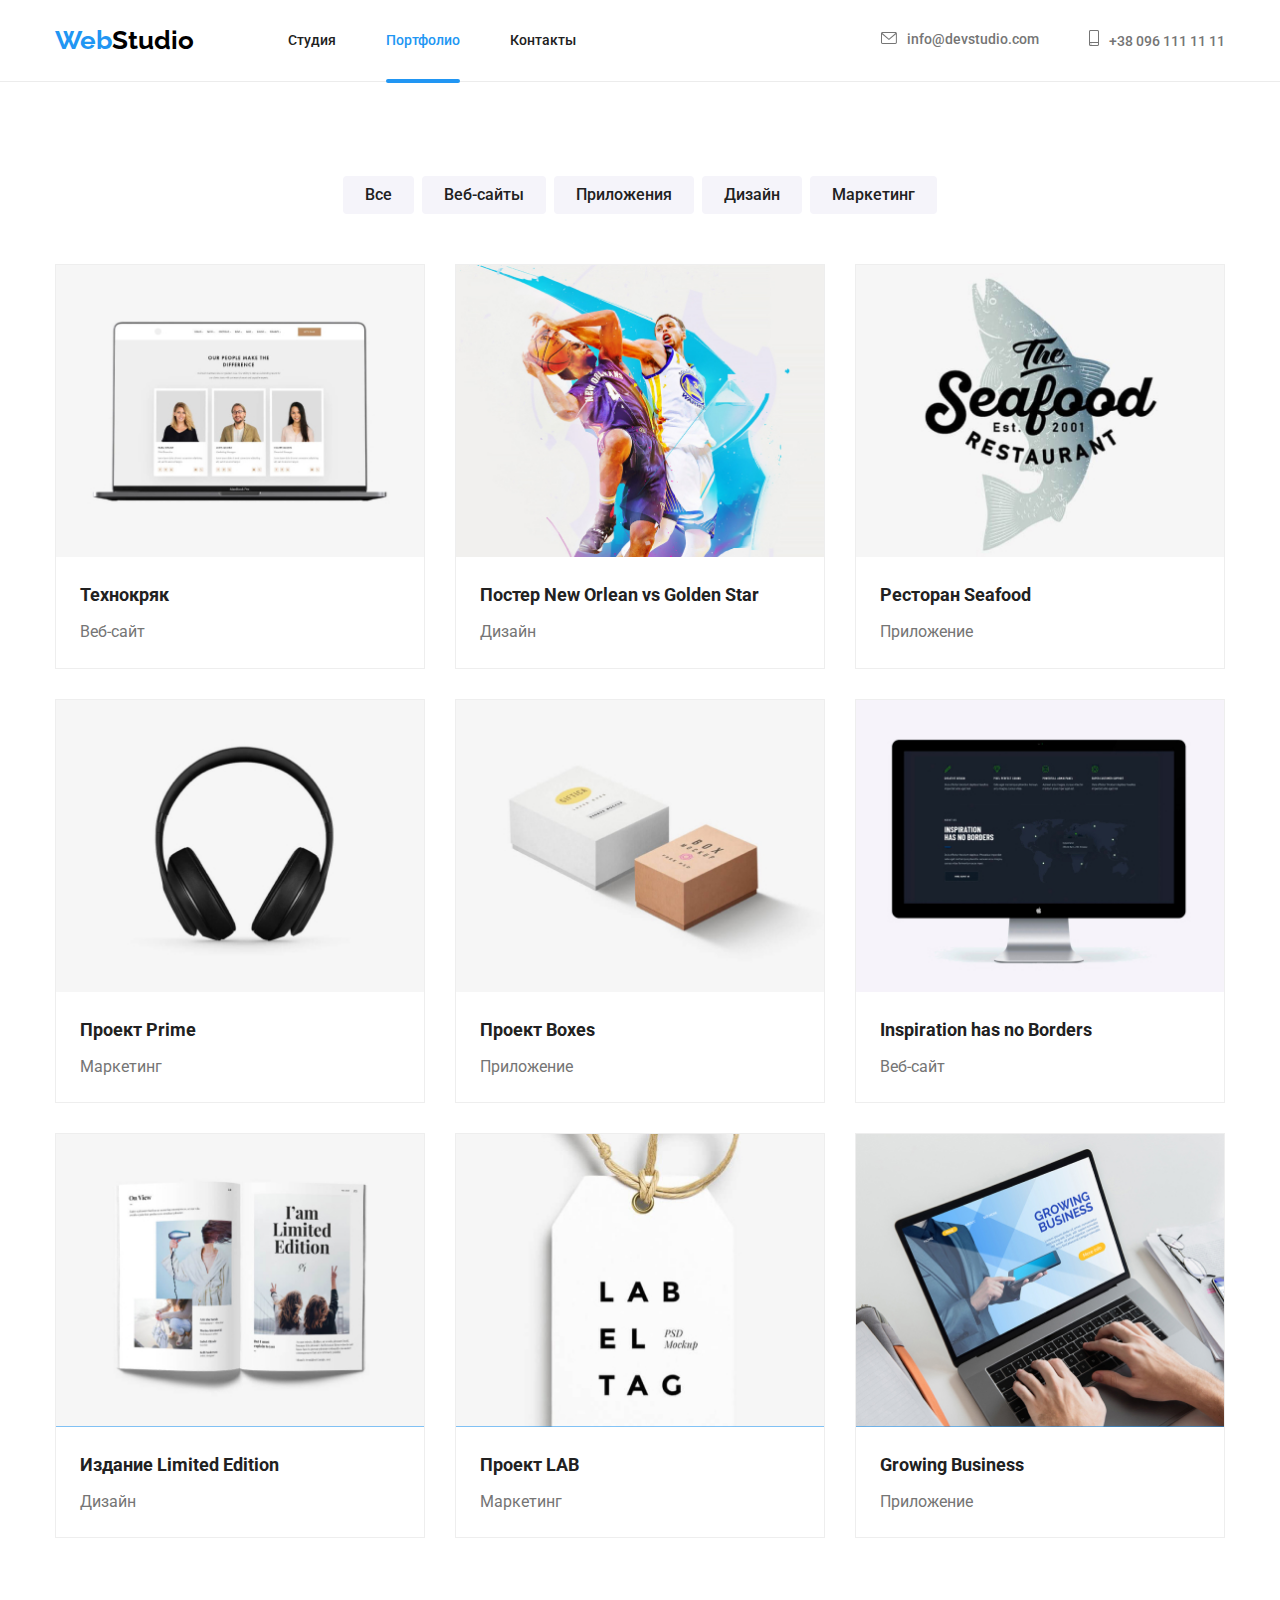
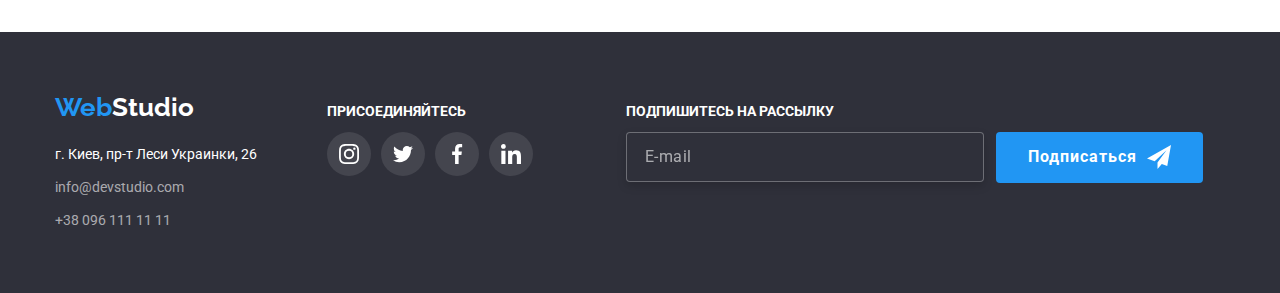
==== portfolio.html @ 5d0f9e8c "clone" ====
<!DOCTYPE html>
<html lang="ru">
<head>
    <meta charset="UTF-8">
    <meta http-equiv="X-UA-Compatible" content="IE=edge">
    <meta name="viewport" content="width=device-width, initial-scale=1.0">
    <title>Portfolio</title>
    <link rel="preconnect" href="https://fonts.gstatic.com">
    <link href="https://fonts.googleapis.com/css2?family=Raleway:wght@700&family=Roboto:wght@400;500;700;900&display=swap"
    rel="stylesheet">
    <link rel="stylesheet" href="https://cdnjs.cloudflare.com/ajax/libs/modern-normalize/1.0.0/modern-normalize.min.css">
    <link rel="stylesheet" href="./css/variables.css">
    <link rel="stylesheet" href="./css/portfolio.css">
   
</head>
<body>
    <!-- Шапка -->
<header class="header">
    <div class="container">
        <nav class="header-nav">
            <a href="./index.html" class="header-link"><span class="web">Web</span>Studio</a>
            <ul class="nav-list">
                <li><a href="./index.html" class="header-list">Студия</a></li>
                <li><a href="./portfolio.html" class="header-list current">Портфолио</a></li>
                <li><a href="" class="header-list">Контакты</a></li>
            </ul>
            <ul class="nav-contacts">
                <li><a href="mailto:info@devstudio.com" class="header-contact">
                        <svg class="envelope" width="16px" height="12px">
                            <use href="./images/symbol-defs.svg#icon-envelope"></use>
                        </svg>info@devstudio.com</a></li>
                <li><a href="tel:+380961111111" class="header-contact">
                        <svg class="smartphone" width="10px" height="16px">
                            <use href="./images/symbol-defs.svg#icon-smartphone"></use>
                        </svg>+38 096 111 11 11</a></li>
            </ul>
        </nav>
    </div>
</header>
    <!-- hero -->
    <main class="hero">
        <div class="container">
        <h1 class="visually-hidden">Наши проекты</h1>
        <div class="list">

   
            <ul class="hero-list">
            <li><button class="hero-button" type="button">Все</button></li>
            <li><button class="hero-button" type="button">Веб-сайты</button></li>
            <li><button class="hero-button" type="button">Приложения</button></li>
            <li><button class="hero-button" type="button">Дизайн</button></li>
            <li><button class="hero-button" type="button">Маркетинг</button></li>
        </ul>
        </div>
        <div class="cards">
        <ul class="hero-items">
            <li class="item">
                <div class="item-overlay">
                <img src="./images/img9.jpg" alt="img" width="370">
                <p class="overlay-text">Технокряк это современная площадка распространения коронавируса. Компании используют эту платформу для цифрового
                шпионажа и атак на защищённые сервера конкурентов.</p>
                </div>
                <div class="card-content">
                <h2 class="hero-title">Технокряк</h2>
                <p class="hero-text">Веб-сайт</p>
                </div>
            </li>
            <li class="item">
                    <div class="item-overlay">
                        <img src="./images/img1.jpg" alt="img" width="370">
                        <p class="overlay-text">Технокряк это современная площадка распространения коронавируса. Компании используют эту
                            платформу для цифрового
                            шпионажа и атак на защищённые сервера конкурентов.</p>
                    </div>
                <div class="card-content">
                <h2 class="hero-title">Постер New Orlean vs Golden Star</h2>
                <p class="hero-text">Дизайн</p>
                </div>
            </li>
            <li class="item">
                    <div class="item-overlay">
                        <img src="./images/img2.jpg" alt="img" width="370">
                        <p class="overlay-text">Технокряк это современная площадка распространения коронавируса. Компании используют эту
                            платформу для цифрового
                            шпионажа и атак на защищённые сервера конкурентов.</p>
                    </div>
                <div class="card-content">
                <h2 class="hero-title">Ресторан Seafood</h2>
                <p class="hero-text">Приложение</p>
                </div>
            </li>
            <li class="item">
                <div class="item-overlay">
                    <img src="./images/img3.jpg" alt="img" width="370">
                    <p class="overlay-text">Технокряк это современная площадка распространения коронавируса. Компании используют эту
                        платформу для цифрового
                        шпионажа и атак на защищённые сервера конкурентов.</p>
                </div>
                <div class="card-content">
                <h2 class="hero-title">Проект Prime</h2>
                <p class="hero-text">Маркетинг</p>
                </div>
            </li>
            <li class="item">
                <div class="item-overlay">
                    <img src="./images/img4.jpg" alt="img" width="370">
                    <p class="overlay-text">Технокряк это современная площадка распространения коронавируса. Компании используют эту
                        платформу для цифрового
                        шпионажа и атак на защищённые сервера конкурентов.</p>
                </div>
                <div class="card-content">
                <h2 class="hero-title">Проект Boxes</h2>
                <p class="hero-text">Приложение</p>
                </div>
            </li>
            <li class="item">
                <div class="item-overlay">
                    <img src="./images/img5.jpg" alt="img" width="370">
                    <p class="overlay-text">Технокряк это современная площадка распространения коронавируса. Компании используют эту
                        платформу для цифрового
                        шпионажа и атак на защищённые сервера конкурентов.</p>
                </div>
                <div class="card-content">
                <h2 class="hero-title">Inspiration has no Borders</h2>
                <p class="hero-text">Веб-сайт</p>
                </div>
            </li>
            <li class="item">
                <div class="item-overlay">
                    <img src="./images/img6.jpg" alt="img" width="370">
                    <p class="overlay-text">Технокряк это современная площадка распространения коронавируса. Компании используют эту
                        платформу для цифрового
                        шпионажа и атак на защищённые сервера конкурентов.</p>
                </div>
                <div class="card-content">
                <h2 class="hero-title">Издание Limited Edition</h2>
                <p class="hero-text">Дизайн</p>
                </div>
            </li>
            <li class="item">
                <div class="item-overlay">
                    <img src="./images/img7.jpg" alt="img" width="370">
                    <p class="overlay-text">Технокряк это современная площадка распространения коронавируса. Компании используют эту
                        платформу для цифрового
                        шпионажа и атак на защищённые сервера конкурентов.</p>
                </div>
                <div class="card-content">
                <h2 class="hero-title">Проект LAB</h2>
                <p class="hero-text">Маркетинг</p>
                </div>
            </li>
            <li class="item">
                <div class="item-overlay">
                    <img src="./images/img8.jpg" alt="img" width="370">
                    <p class="overlay-text">Технокряк это современная площадка распространения коронавируса. Компании используют эту
                        платформу для цифрового
                        шпионажа и атак на защищённые сервера конкурентов.</p>
                </div>
                <div class="card-content">
                <h2 class="hero-title">Growing Business</h2>
                <p class="hero-text">Приложение</p>
                </div>
            </li>

        </ul>
        </div>
        </div>

    </main>
    <!-- Футер -->
<footer class="footer">
    <div class="container">
        <div class="footer-cnt">
            <div class="footer-wrapper">
                <a href="./index.html" class="footer-logo"><span class="web">Web</span>Studio</a>
                <address>
                    <ul class="footer-list">
                        <li class="footer-adr">г. Киев, пр-т Леси Украинки, 26</li>
                        <li><a class="footer-link" href="mailto:info@devstudio.com">info@devstudio.com</a></li>
                        <li><a class="footer-link" href="tel:+380961111111">+38 096 111 11 11</a></li>
                    </ul>
                </address>
            </div>
            <div class="footer-soc">
                <h2 class="footer-title">Присоединяйтесь</h2>
                <ul class="soc-list">
                    <li>
                        <a href="#">
                            <svg class="footer-icon" width="20px" height="20px">
                                <use href="./images/symbol-defs.svg#icon-instagram"></use>
                            </svg>
                        </a>
                    </li>
                    <li>
                        <a href="#">
                            <svg class="footer-icon" width="20px" height="20px">
                                <use href="./images/symbol-defs.svg#icon-twitter"></use>
                            </svg>
                        </a>
                    </li>
                    <li>
                        <a href="#">
                            <svg class="footer-icon" width="20px" height="20px">
                                <use href="./images/symbol-defs.svg#icon-facebook"></use>
                            </svg>
                        </a>
                    </li>
                    <li>
                        <a href="#">
                            <svg class="footer-icon" width="20px" height="20px">
                                <use href="./images/symbol-defs.svg#icon-linkedin"></use>
                            </svg>
                        </a>
                    </li>
                </ul>
            </div>
            <div class="subscribe">
                <h2 class="footer-title">Подпишитесь на рассылку</h2>

                <form>
                    <label class="email-label">
                        <input class="email" type="email" name="email" placeholder="E-mail">

                    </label>

                </form>
                <button class="footer-button" type="button">Подписаться
                    <svg class="button-icon" width="24px" height="24px">
                        <use href="./images/symbol-defs.svg#icon-send"></use>
                    </svg>
                </button>

            </div>


        </div>
    </div>
</footer>
    
</body>
</html>
---- css/variables.css ----
/* Blue accent #2196F3 */
/* Black #000000 */
/* White #ffffff */
/* Black secondary #212121 */
/* Grey #757575 */
/* White secondary #255,255,255,0.6 */
/* bg #2F303A */
/* filter bg #f5f4fa */

:root {
  --blue-accent: #2196f3;
  --black-primary: #000000;
  --black-secondary: #212121;
  --white-primary: #ffffff;
  --grey-cnt: #757575;
  --white-secondary-op: rgba(255, 255, 255, 0.6);
  --background-color: #2f303a;
  --btn-bg: #f5f4fa;
}
ul {
  list-style: none;
  margin: 0;
  padding: 0;
}

p {
  margin: 0;
  padding: 0;
}

h1,
h2,
h3,
h4,
h5,
h6 {
  margin: 0;
  padding: 0;
}

img {
  display: block;
  max-width: 100%;
  height: auto;
}

a {
  text-decoration: none;
}

body {
  background-color: #ffffff;
  font-family: Roboto, sans-serif;
  font-style: normal;
  font-weight: 400;
  overflow-x: auto;
}
form {
  font-family: inherit;
}
---- css/portfolio.css ----
:root {
  --blue-accent: #2196f3;
  --black-primary: #000000;
  --black-secondary: #212121;
  --white-primary: #ffffff;
  --grey-cnt: #757575;
  --white-secondary-op: rgba(255, 255, 255, 0.6);
  --background-color: #2f303a;
  --btn-bg: #f5f4fa;
  --cubic: cubic-bezier(0.4, 0, 0.2, 1);
}

.container {
  width: 1200px;
  padding-left: 15px;
  padding-right: 15px;
  margin-left: auto;
  margin-right: auto;
}

/* header */
.header {
  border-bottom: 1px solid #ececec;
}

.header-nav,
.nav-list,
.nav-contacts {
  display: flex;
}

.header-nav {
  justify-content: space-between;
  align-items: center;
  padding-top: 25px;
  padding-bottom: 25px;
}
.header-nav li:not(:last-child) {
  margin-right: 50px;
}
.nav-list {
  margin-right: 305px;
  margin-left: 93px;
}

.header .header-link {
  font-family: Raleway, sans-serif;
  font-weight: 700;
  font-size: 26px;
  line-height: 1.2;
  color: var(--black-primary);
}
.header .web {
  color: var(--blue-accent);
}
.header .header-list {
  position: relative;
  padding-top: 32px;
  padding-bottom: 32px;
  font-weight: 500;
  font-size: 14px;
  line-height: 1.2;
  color: var(--black-secondary);
  transition: color 250ms var(--cubic);
}
.header .header-list:hover,
.header .header-list:focus,
.header .header-contact:hover,
.header .header-contact:focus {
  color: var(--blue-accent);
}

.header .header-list.current {
  color: var(--blue-accent);
}
.header-list.current::after {
  position: absolute;
  content: '';
  transform: translateY(29px);
  display: block;
  width: 100%;
  height: 4px;
  border-radius: 2px;
  background-color: var(--blue-accent);
}
.envelope {
  margin-right: 10px;
  fill: currentColor;
}

.smartphone {
  margin-right: 10px;
  fill: currentColor;
}

.header .header-contact {
  padding-top: 32px;
  padding-bottom: 32px;
  font-weight: 500;
  font-size: 14px;
  line-height: 1.2;
  color: var(--grey-cnt);

  transition: color 250ms var(--cubic);
}

/* hero */
.visually-hidden {
  position: absolute;
  width: 1px;
  height: 1px;
  margin: -1px;
  border: 0;
  padding: 0;
  white-space: nowrap;
  clip-path: inset(100%);
  clip: rect(0 0 0 0);
  overflow: hidden;
}
.hero-list,
.hero-items {
  display: flex;
}
.hero-list {
  justify-content: center;
}
.hero-list li + li {
  margin-left: 8px;
}
.hero-list li {
  padding-top: 94px;
  padding-bottom: 50px;
}
.hero .hero-button {
  padding: 6px 22px;
  border-radius: 4px;
  font-family: inherit;
  font-weight: 500;
  font-size: 16px;
  line-height: 1.6;
  text-align: center;
  border: none;
  background-color: var(--btn-bg);
  color: var(--black-secondary);
  transition: background-color 250ms var(--cubic), color 250ms var(--cubic),
    box-shadow 250ms var(--cubic);
}
.hero .hero-button:hover {
  background-color: var(--blue-accent);
  color: var(--white-primary);
  box-shadow: 0px 3px 1px rgba(0, 0, 0, 0.1), 0px 1px 2px rgba(0, 0, 0, 0.08),
    0px 2px 2px rgba(0, 0, 0, 0.12);
  cursor: pointer;
}
.hero .hero-button:focus {
  background-color: var(--blue-accent);
  color: var(--white-primary);
  box-shadow: 0px 3px 1px rgba(0, 0, 0, 0.1), 0px 1px 2px rgba(0, 0, 0, 0.08),
    0px 2px 2px rgba(0, 0, 0, 0.12);
  cursor: pointer;
  outline: none;
}

.hero-items {
  flex-wrap: wrap;
}
.overlay-text {
  position: absolute;
  top: 50%;
  left: 50%;
  transform: translate(-50%, -50%) translateY(170%);
  min-width: 322px;

  font-size: 18px;
  line-height: 1.6;
  color: var(--white-primary);

  transition: top 250ms var(--cubic), left 250ms var(--cubic),
    transform 250ms var(--cubic);
}

.item-overlay {
  position: relative;
  overflow: hidden;
}
.item-overlay::before {
  content: '';
  position: absolute;
  width: 100%;
  height: 100%;
  background-color: rgba(33, 150, 243, 0.9);
  transform: translateY(100%);
  transition: transform 250ms var(--cubic);
}
.item:hover .item-overlay::before {
  transform: translateY(0);
}
.item:hover .overlay-text {
  top: 50%;
  left: 50%;
  transform: translate(-50%, -50%);
}
.hero-items .item {
  border: 1px solid #eeeeee;
  margin-right: 30px;
  margin-bottom: 30px;
  width: calc((100% - 60px) / 3);
  transition: box-shadow 250ms var(--cubic);
}
.hero-items .item:nth-last-child(-n + 3) {
  margin-bottom: 0px;
}

.hero-items .item:nth-child(3n) {
  margin-right: 0px;
}
.hero-items .item:hover {
  box-shadow: 0px 1px 1px rgba(0, 0, 0, 0.12), 0px 4px 4px rgba(0, 0, 0, 0.06),
    1px 4px 6px rgba(0, 0, 0, 0.16);
  cursor: pointer;
}
.card-content {
  padding: 20px 24px;
}
.hero .hero-title {
  margin-bottom: 4px;
  font-weight: 700;
  font-size: 18px;
  line-height: 2;
  color: var(--black-secondary);
}
.hero-items:nth-last-child(-n + 3) {
  padding-bottom: 94px;
}

.hero .hero-text {
  font-weight: 400;
  font-size: 16px;
  line-height: 1.9;
  color: var(--grey-cnt);
}
/* footer */
.footer {
  background-color: var(--background-color);
}
.footer-wrapper {
  padding-top: 60px;
  padding-bottom: 60px;
}
.footer-list li:not(:last-child) {
  margin-bottom: 9px;
}
.footer .footer-logo {
  display: block;
  margin-bottom: 20px;
  font-family: Raleway, sans-serif;
  font-weight: 700;
  font-size: 26px;
  line-height: 1.2;
  color: var(--white-primary);
}
.footer .web {
  color: var(--blue-accent);
}
.footer .footer-adr {
  font-style: normal;
  font-weight: 400;
  font-size: 14px;
  line-height: 1.7;
  color: var(--white-primary);
}
.footer .footer-link {
  font-style: normal;
  font-weight: 400;
  font-size: 14px;
  line-height: 1.7;
  color: var(--white-secondary-op);
  transition: color 250ms var(--cubic);
}
.footer .footer-link:hover,
.footer .footer-link:focus {
  color: var(--blue-accent);
}
.footer-cnt {
  display: inline-flex;
  align-items: baseline;
}

.footer-soc {
  margin-left: 70px;
}

.footer-title {
  font-weight: 700;
  line-height: 1.14px;
  font-size: 14px;
  text-transform: uppercase;
  color: var(--white-primary);
}
.footer-icon {
  fill: var(--white-primary);
}
.soc-list {
  margin-top: 20px;
  display: inline-flex;
}
.soc-list a {
  display: inline-flex;
  width: 44px;
  height: 44px;
  align-items: center;
  justify-content: center;
  background: rgba(255, 255, 255, 0.1);
  border-radius: 50%;
  transition: background-color 250ms var(--cubic);
}

.soc-list li + li {
  margin-left: 10px;
}
.soc-list a:hover,
.soc-list a:focus {
  background-color: var(--blue-accent);
  border-radius: 50%;
  outline: none;
}

.subscribe {
  margin-left: 93px;
}

.email::placeholder {
  padding-left: 16px;
  font-size: 16px;
  line-height: 1.25;
  letter-spacing: 0.03em;
  color: rgba(255, 255, 255, 0.6);
}

.email {
  margin-top: 20px;
  min-width: 358px;
  min-height: 50px;
  border: 1px solid rgba(255, 255, 255, 0.3);
  filter: drop-shadow(0px 4px 4px rgba(0, 0, 0, 0.15));
  border-radius: 4px;
  background-color: var(--background-color);
  color: white;
}
.footer-button {
  transform: translateY(-50px) translateX(370px);
  display: flex;
  align-items: center;
  padding: 10px 32px;
  min-width: 200px;
  border-radius: 4px;

  font-weight: 700;
  font-size: 16px;
  line-height: 1.9;
  letter-spacing: 0.06em;
  border: none;

  background-color: var(--blue-accent);
  color: var(--white-primary);
  cursor: pointer;
}
.button-icon {
  margin-left: 10px;
}
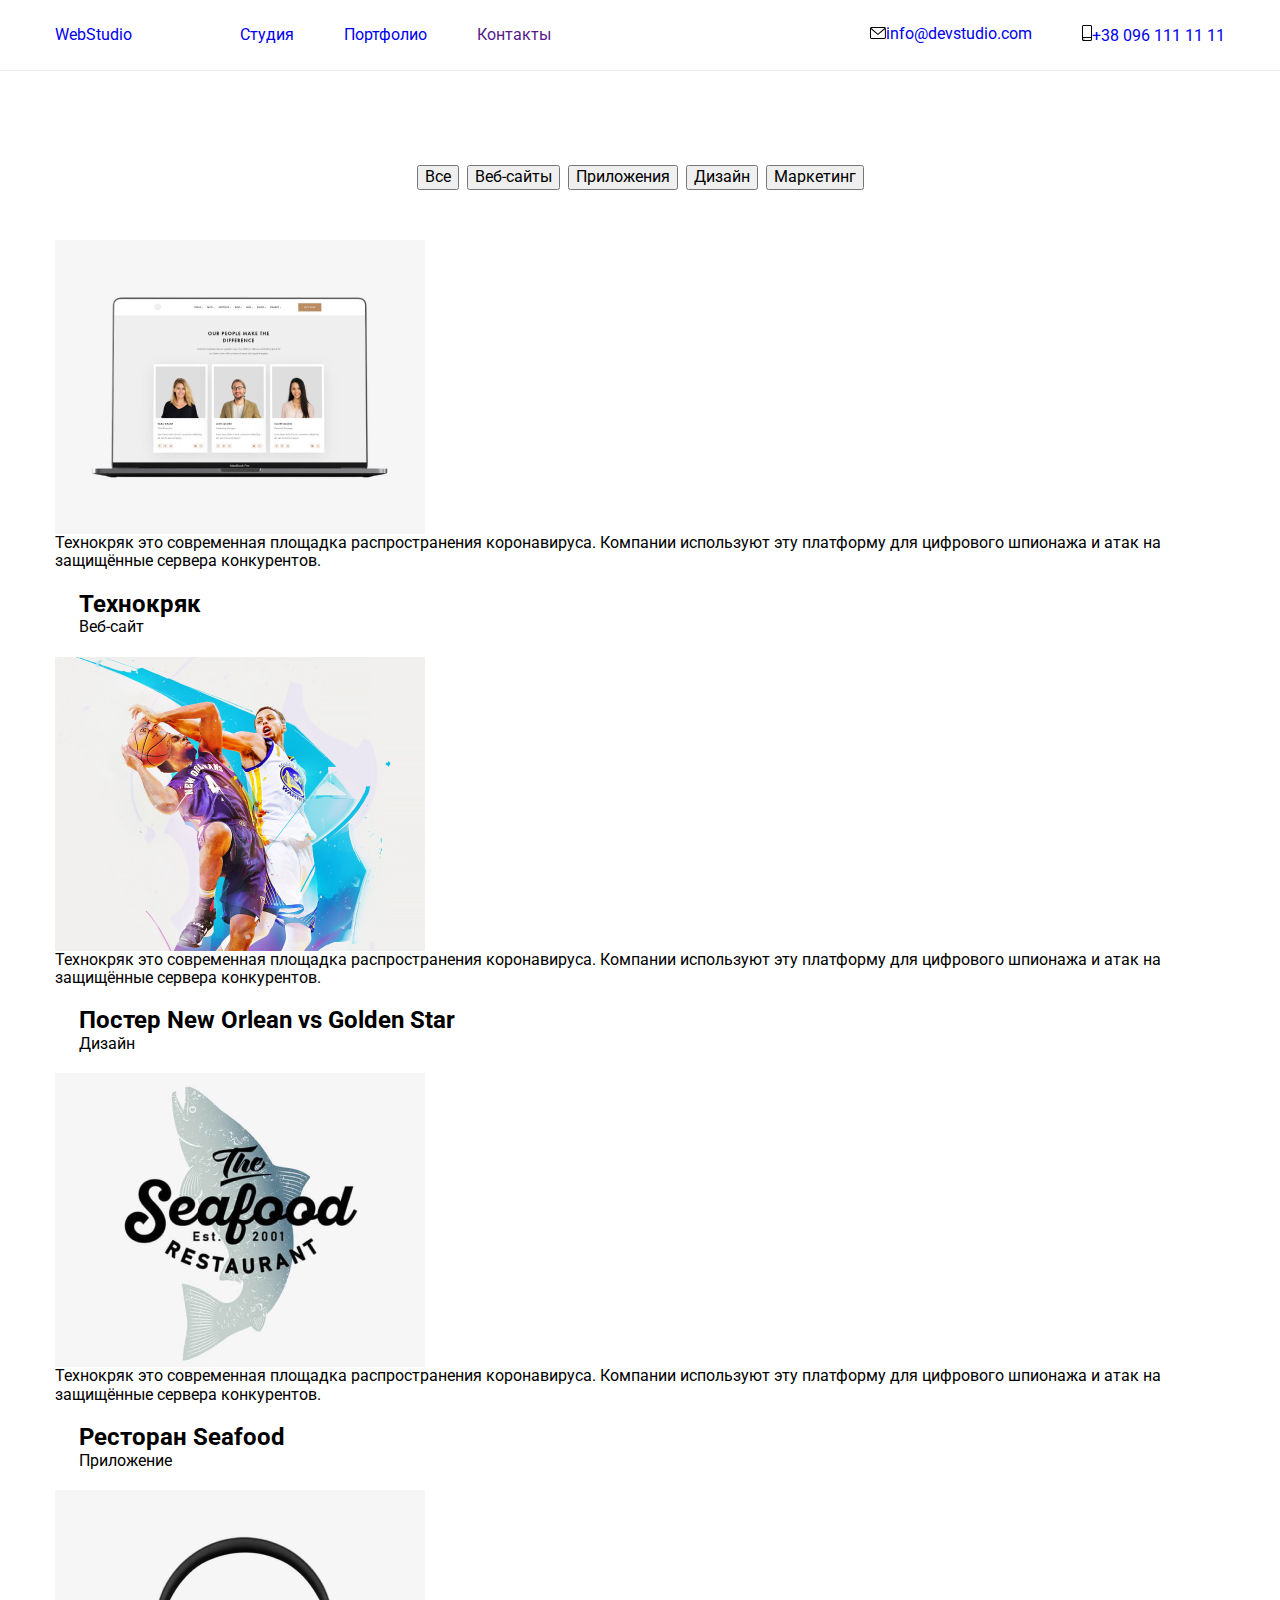
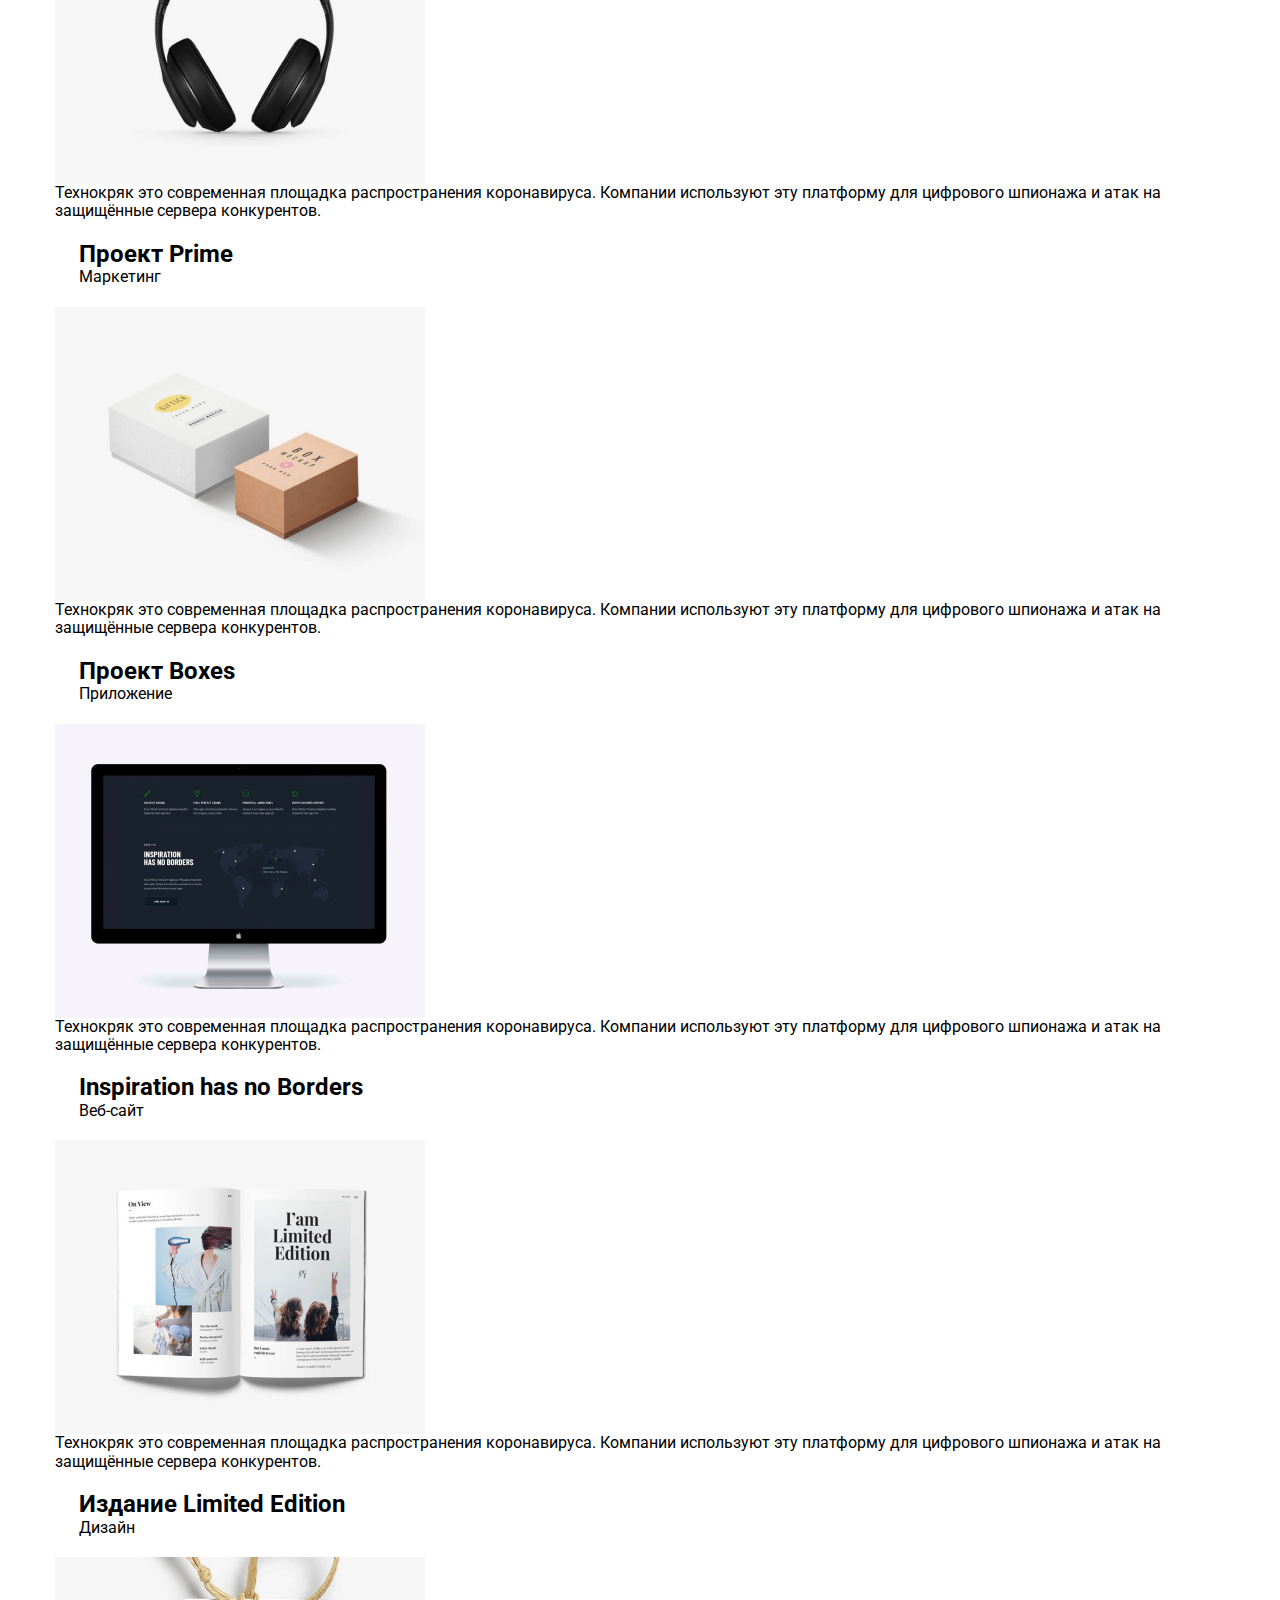
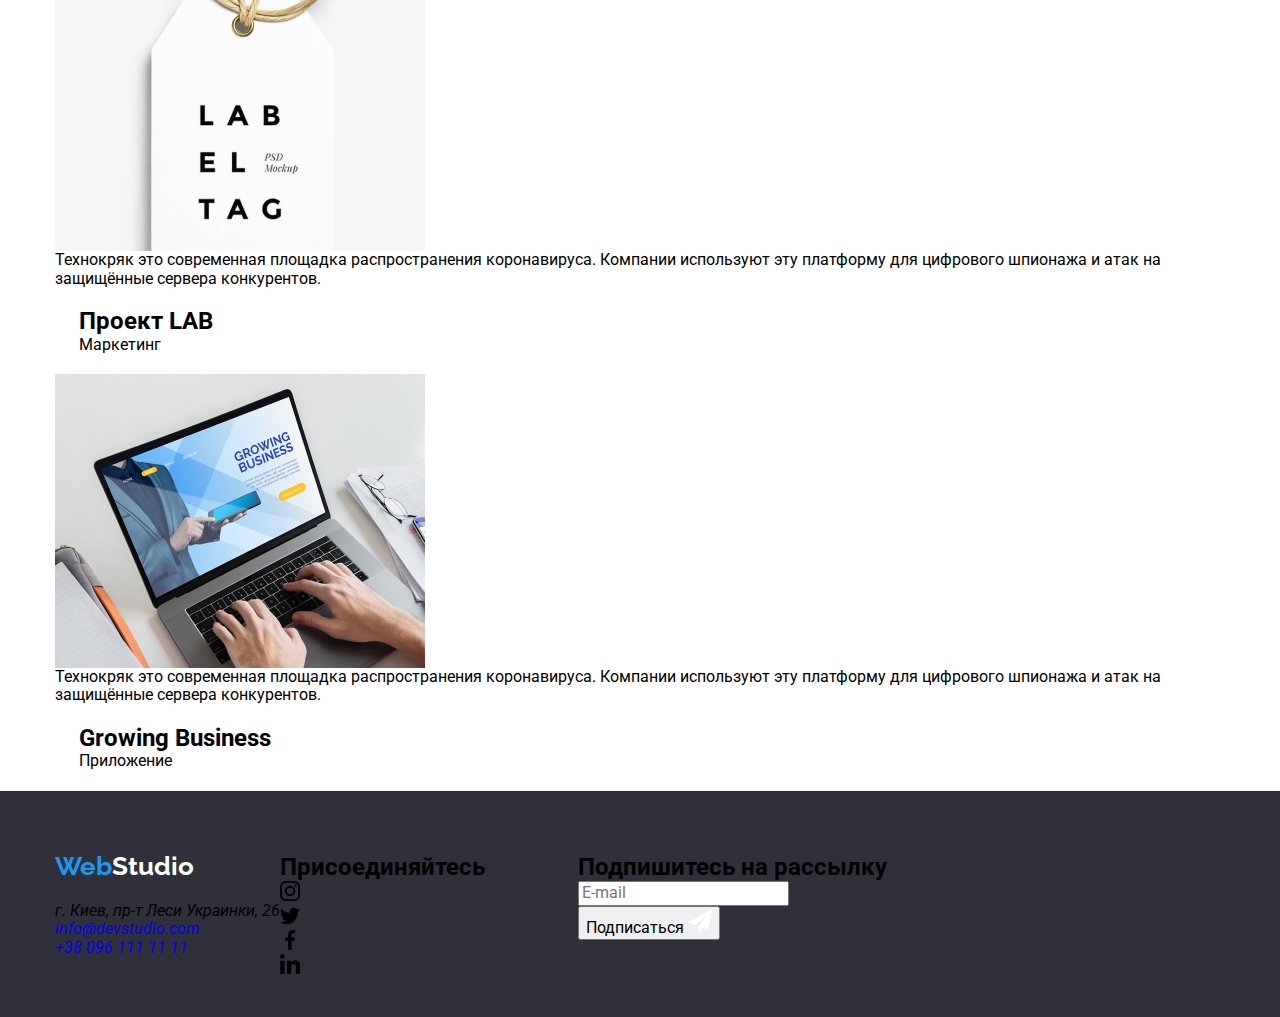
==== commit 62ef5742: "portfolio to BEM" ====
--- a/portfolio.html
+++ b/portfolio.html
@@ -18,19 +18,19 @@
 <header class="header">
     <div class="container">
         <nav class="header-nav">
-            <a href="./index.html" class="header-link"><span class="web">Web</span>Studio</a>
+            <a href="./index.html" class="header-nav__logo"><span class="header-nav__logo--color">Web</span>Studio</a>
             <ul class="nav-list">
-                <li><a href="./index.html" class="header-list">Студия</a></li>
-                <li><a href="./portfolio.html" class="header-list current">Портфолио</a></li>
-                <li><a href="" class="header-list">Контакты</a></li>
+                <li><a href="./index.html" class="nav-list__link">Студия</a></li>
+                <li><a href="./portfolio.html" class="nav-list__link  nav-list__link--current">Портфолио</a></li>
+                <li><a href="" class="nav-list__link">Контакты</a></li>
             </ul>
             <ul class="nav-contacts">
-                <li><a href="mailto:info@devstudio.com" class="header-contact">
-                        <svg class="envelope" width="16px" height="12px">
+                <li><a href="mailto:info@devstudio.com" class="nav-contacts__link">
+                        <svg class="nav-contacts__envelope" width="16px" height="12px">
                             <use href="./images/symbol-defs.svg#icon-envelope"></use>
                         </svg>info@devstudio.com</a></li>
-                <li><a href="tel:+380961111111" class="header-contact">
-                        <svg class="smartphone" width="10px" height="16px">
+                <li><a href="tel:+380961111111" class="nav-contacts__link">
+                        <svg class="nav-contacts__smartphone" width="10px" height="16px">
                             <use href="./images/symbol-defs.svg#icon-smartphone"></use>
                         </svg>+38 096 111 11 11</a></li>
             </ul>
@@ -41,124 +41,122 @@
     <main class="hero">
         <div class="container">
         <h1 class="visually-hidden">Наши проекты</h1>
-        <div class="list">
-
-   
+        <div class="hero__listWrapper">
             <ul class="hero-list">
-            <li><button class="hero-button" type="button">Все</button></li>
-            <li><button class="hero-button" type="button">Веб-сайты</button></li>
-            <li><button class="hero-button" type="button">Приложения</button></li>
-            <li><button class="hero-button" type="button">Дизайн</button></li>
-            <li><button class="hero-button" type="button">Маркетинг</button></li>
+            <li><button class="hero-list__button" type="button">Все</button></li>
+            <li><button class="hero-list__button" type="button">Веб-сайты</button></li>
+            <li><button class="hero-list__button" type="button">Приложения</button></li>
+            <li><button class="hero-list__button" type="button">Дизайн</button></li>
+            <li><button class="hero-list__button" type="button">Маркетинг</button></li>
         </ul>
         </div>
-        <div class="cards">
-        <ul class="hero-items">
-            <li class="item">
-                <div class="item-overlay">
+        <div class="hero-thumb">
+        <ul class="hero-cards">
+            <li class="hero-cards__item">
+                <div class="hero-cards__overlay">
                 <img src="./images/img9.jpg" alt="img" width="370">
-                <p class="overlay-text">Технокряк это современная площадка распространения коронавируса. Компании используют эту платформу для цифрового
+                <p class="hero-cards__text">Технокряк это современная площадка распространения коронавируса. Компании используют эту платформу для цифрового
                 шпионажа и атак на защищённые сервера конкурентов.</p>
                 </div>
                 <div class="card-content">
-                <h2 class="hero-title">Технокряк</h2>
-                <p class="hero-text">Веб-сайт</p>
-                </div>
-            </li>
-            <li class="item">
-                    <div class="item-overlay">
+                <h2 class="hero-cards__title">Технокряк</h2>
+                <p class="hero-cards__text">Веб-сайт</p>
+                </div>
+            </li>
+            <li class="hero-cards__item">
+                    <div class="hero-cards__overlay">
                         <img src="./images/img1.jpg" alt="img" width="370">
-                        <p class="overlay-text">Технокряк это современная площадка распространения коронавируса. Компании используют эту
+                        <p class="hero-cards__text">Технокряк это современная площадка распространения коронавируса. Компании используют эту
                             платформу для цифрового
                             шпионажа и атак на защищённые сервера конкурентов.</p>
                     </div>
                 <div class="card-content">
-                <h2 class="hero-title">Постер New Orlean vs Golden Star</h2>
-                <p class="hero-text">Дизайн</p>
-                </div>
-            </li>
-            <li class="item">
-                    <div class="item-overlay">
+                <h2 class="hero-cards__title">Постер New Orlean vs Golden Star</h2>
+                <p class="hero-cards__text">Дизайн</p>
+                </div>
+            </li>
+            <li class="hero-cards__item">
+                    <div class="hero-cards__overlay">
                         <img src="./images/img2.jpg" alt="img" width="370">
-                        <p class="overlay-text">Технокряк это современная площадка распространения коронавируса. Компании используют эту
+                        <p class="hero-cards__text">Технокряк это современная площадка распространения коронавируса. Компании используют эту
                             платформу для цифрового
                             шпионажа и атак на защищённые сервера конкурентов.</p>
                     </div>
                 <div class="card-content">
-                <h2 class="hero-title">Ресторан Seafood</h2>
-                <p class="hero-text">Приложение</p>
-                </div>
-            </li>
-            <li class="item">
-                <div class="item-overlay">
+                <h2 class="hero-cards__title">Ресторан Seafood</h2>
+                <p class="hero-cards__text">Приложение</p>
+                </div>
+            </li>
+            <li class="hero-cards__item">
+                <div class="hero-cards__overlay">
                     <img src="./images/img3.jpg" alt="img" width="370">
-                    <p class="overlay-text">Технокряк это современная площадка распространения коронавируса. Компании используют эту
-                        платформу для цифрового
-                        шпионажа и атак на защищённые сервера конкурентов.</p>
-                </div>
-                <div class="card-content">
-                <h2 class="hero-title">Проект Prime</h2>
-                <p class="hero-text">Маркетинг</p>
-                </div>
-            </li>
-            <li class="item">
-                <div class="item-overlay">
+                    <p class="hero-cards__text">Технокряк это современная площадка распространения коронавируса. Компании используют эту
+                        платформу для цифрового
+                        шпионажа и атак на защищённые сервера конкурентов.</p>
+                </div>
+                <div class="card-content">
+                <h2 class="hero-cards__title">Проект Prime</h2>
+                <p class="hero-cards__text">Маркетинг</p>
+                </div>
+            </li>
+            <li class="hero-cards__item">
+                <div class="hero-cards__overlay">
                     <img src="./images/img4.jpg" alt="img" width="370">
-                    <p class="overlay-text">Технокряк это современная площадка распространения коронавируса. Компании используют эту
-                        платформу для цифрового
-                        шпионажа и атак на защищённые сервера конкурентов.</p>
-                </div>
-                <div class="card-content">
-                <h2 class="hero-title">Проект Boxes</h2>
-                <p class="hero-text">Приложение</p>
-                </div>
-            </li>
-            <li class="item">
-                <div class="item-overlay">
+                    <p class="hero-cards__text">Технокряк это современная площадка распространения коронавируса. Компании используют эту
+                        платформу для цифрового
+                        шпионажа и атак на защищённые сервера конкурентов.</p>
+                </div>
+                <div class="card-content">
+                <h2 class="hero-cards__title">Проект Boxes</h2>
+                <p class="hero-cards__text">Приложение</p>
+                </div>
+            </li>
+            <li class="hero-cards__item">
+                <div class="hero-cards__overlay">
                     <img src="./images/img5.jpg" alt="img" width="370">
-                    <p class="overlay-text">Технокряк это современная площадка распространения коронавируса. Компании используют эту
-                        платформу для цифрового
-                        шпионажа и атак на защищённые сервера конкурентов.</p>
-                </div>
-                <div class="card-content">
-                <h2 class="hero-title">Inspiration has no Borders</h2>
-                <p class="hero-text">Веб-сайт</p>
-                </div>
-            </li>
-            <li class="item">
-                <div class="item-overlay">
+                    <p class="hero-cards__text">Технокряк это современная площадка распространения коронавируса. Компании используют эту
+                        платформу для цифрового
+                        шпионажа и атак на защищённые сервера конкурентов.</p>
+                </div>
+                <div class="card-content">
+                <h2 class="hero-cards__title">Inspiration has no Borders</h2>
+                <p class="hero-cards__text">Веб-сайт</p>
+                </div>
+            </li>
+            <li class="hero-cards__item">
+                <div class="hero-cards__overlay">
                     <img src="./images/img6.jpg" alt="img" width="370">
-                    <p class="overlay-text">Технокряк это современная площадка распространения коронавируса. Компании используют эту
-                        платформу для цифрового
-                        шпионажа и атак на защищённые сервера конкурентов.</p>
-                </div>
-                <div class="card-content">
-                <h2 class="hero-title">Издание Limited Edition</h2>
-                <p class="hero-text">Дизайн</p>
-                </div>
-            </li>
-            <li class="item">
-                <div class="item-overlay">
+                    <p class="hero-cards__text">Технокряк это современная площадка распространения коронавируса. Компании используют эту
+                        платформу для цифрового
+                        шпионажа и атак на защищённые сервера конкурентов.</p>
+                </div>
+                <div class="card-content">
+                <h2 class="hero-cards__title">Издание Limited Edition</h2>
+                <p class="hero-cards__text">Дизайн</p>
+                </div>
+            </li>
+            <li class="hero-cards__item">
+                <div class="hero-cards__overlay">
                     <img src="./images/img7.jpg" alt="img" width="370">
-                    <p class="overlay-text">Технокряк это современная площадка распространения коронавируса. Компании используют эту
-                        платформу для цифрового
-                        шпионажа и атак на защищённые сервера конкурентов.</p>
-                </div>
-                <div class="card-content">
-                <h2 class="hero-title">Проект LAB</h2>
-                <p class="hero-text">Маркетинг</p>
-                </div>
-            </li>
-            <li class="item">
-                <div class="item-overlay">
+                    <p class="hero-cards__-text">Технокряк это современная площадка распространения коронавируса. Компании используют эту
+                        платформу для цифрового
+                        шпионажа и атак на защищённые сервера конкурентов.</p>
+                </div>
+                <div class="card-content">
+                <h2 class="hero-cards__title">Проект LAB</h2>
+                <p class="hero-cards__text">Маркетинг</p>
+                </div>
+            </li>
+            <li class="hero-cards__item">
+                <div class="hero-cards__overlay">
                     <img src="./images/img8.jpg" alt="img" width="370">
-                    <p class="overlay-text">Технокряк это современная площадка распространения коронавируса. Компании используют эту
-                        платформу для цифрового
-                        шпионажа и атак на защищённые сервера конкурентов.</p>
-                </div>
-                <div class="card-content">
-                <h2 class="hero-title">Growing Business</h2>
-                <p class="hero-text">Приложение</p>
+                    <p class="hero-cards__text">Технокряк это современная площадка распространения коронавируса. Компании используют эту
+                        платформу для цифрового
+                        шпионажа и атак на защищённые сервера конкурентов.</p>
+                </div>
+                <div class="card-content">
+                <h2 class="hero-cards__title">Growing Business</h2>
+                <p class="hero-cards__text">Приложение</p>
                 </div>
             </li>
 
@@ -174,40 +172,40 @@
             <div class="footer-wrapper">
                 <a href="./index.html" class="footer-logo"><span class="web">Web</span>Studio</a>
                 <address>
-                    <ul class="footer-list">
-                        <li class="footer-adr">г. Киев, пр-т Леси Украинки, 26</li>
-                        <li><a class="footer-link" href="mailto:info@devstudio.com">info@devstudio.com</a></li>
-                        <li><a class="footer-link" href="tel:+380961111111">+38 096 111 11 11</a></li>
+                    <ul class="footer__list">
+                        <li class="footer__adress">г. Киев, пр-т Леси Украинки, 26</li>
+                        <li><a class="footer__link" href="mailto:info@devstudio.com">info@devstudio.com</a></li>
+                        <li><a class="footer__link" href="tel:+380961111111">+38 096 111 11 11</a></li>
                     </ul>
                 </address>
             </div>
-            <div class="footer-soc">
-                <h2 class="footer-title">Присоединяйтесь</h2>
-                <ul class="soc-list">
-                    <li>
-                        <a href="#">
-                            <svg class="footer-icon" width="20px" height="20px">
+            <div class="footer-links">
+                <h2 class="footer-links__title">Присоединяйтесь</h2>
+                <ul class="footer-socials">
+                    <li class="footer-socials__item">
+                        <a href="#">
+                            <svg class="footer-socials__icon" width="20px" height="20px">
                                 <use href="./images/symbol-defs.svg#icon-instagram"></use>
                             </svg>
                         </a>
                     </li>
-                    <li>
-                        <a href="#">
-                            <svg class="footer-icon" width="20px" height="20px">
+                    <li class="footer-socials__item">
+                        <a href="#">
+                            <svg class="footer-socials__icon" width="20px" height="20px">
                                 <use href="./images/symbol-defs.svg#icon-twitter"></use>
                             </svg>
                         </a>
                     </li>
-                    <li>
-                        <a href="#">
-                            <svg class="footer-icon" width="20px" height="20px">
+                    <li class="footer-socials__item">
+                        <a href="#">
+                            <svg class="footer-socials__icon" width="20px" height="20px">
                                 <use href="./images/symbol-defs.svg#icon-facebook"></use>
                             </svg>
                         </a>
                     </li>
-                    <li>
-                        <a href="#">
-                            <svg class="footer-icon" width="20px" height="20px">
+                    <li class="footer-socials__item">
+                        <a href="#">
+                            <svg class="footer-socials__icon" width="20px" height="20px">
                                 <use href="./images/symbol-defs.svg#icon-linkedin"></use>
                             </svg>
                         </a>
@@ -215,17 +213,17 @@
                 </ul>
             </div>
             <div class="subscribe">
-                <h2 class="footer-title">Подпишитесь на рассылку</h2>
+                <h2 class="subscribe__title">Подпишитесь на рассылку</h2>
 
                 <form>
-                    <label class="email-label">
-                        <input class="email" type="email" name="email" placeholder="E-mail">
+                    <label class="subscribe__label">
+                        <input class="subscribe__email" type="email" name="email" placeholder="E-mail">
 
                     </label>
 
                 </form>
-                <button class="footer-button" type="button">Подписаться
-                    <svg class="button-icon" width="24px" height="24px">
+                <button class="subscribe__button" type="button">Подписаться
+                    <svg class="subscribe__icon" width="24px" height="24px">
                         <use href="./images/symbol-defs.svg#icon-send"></use>
                     </svg>
                 </button>
@@ -236,6 +234,6 @@
         </div>
     </div>
 </footer>
-    
+
 </body>
 </html>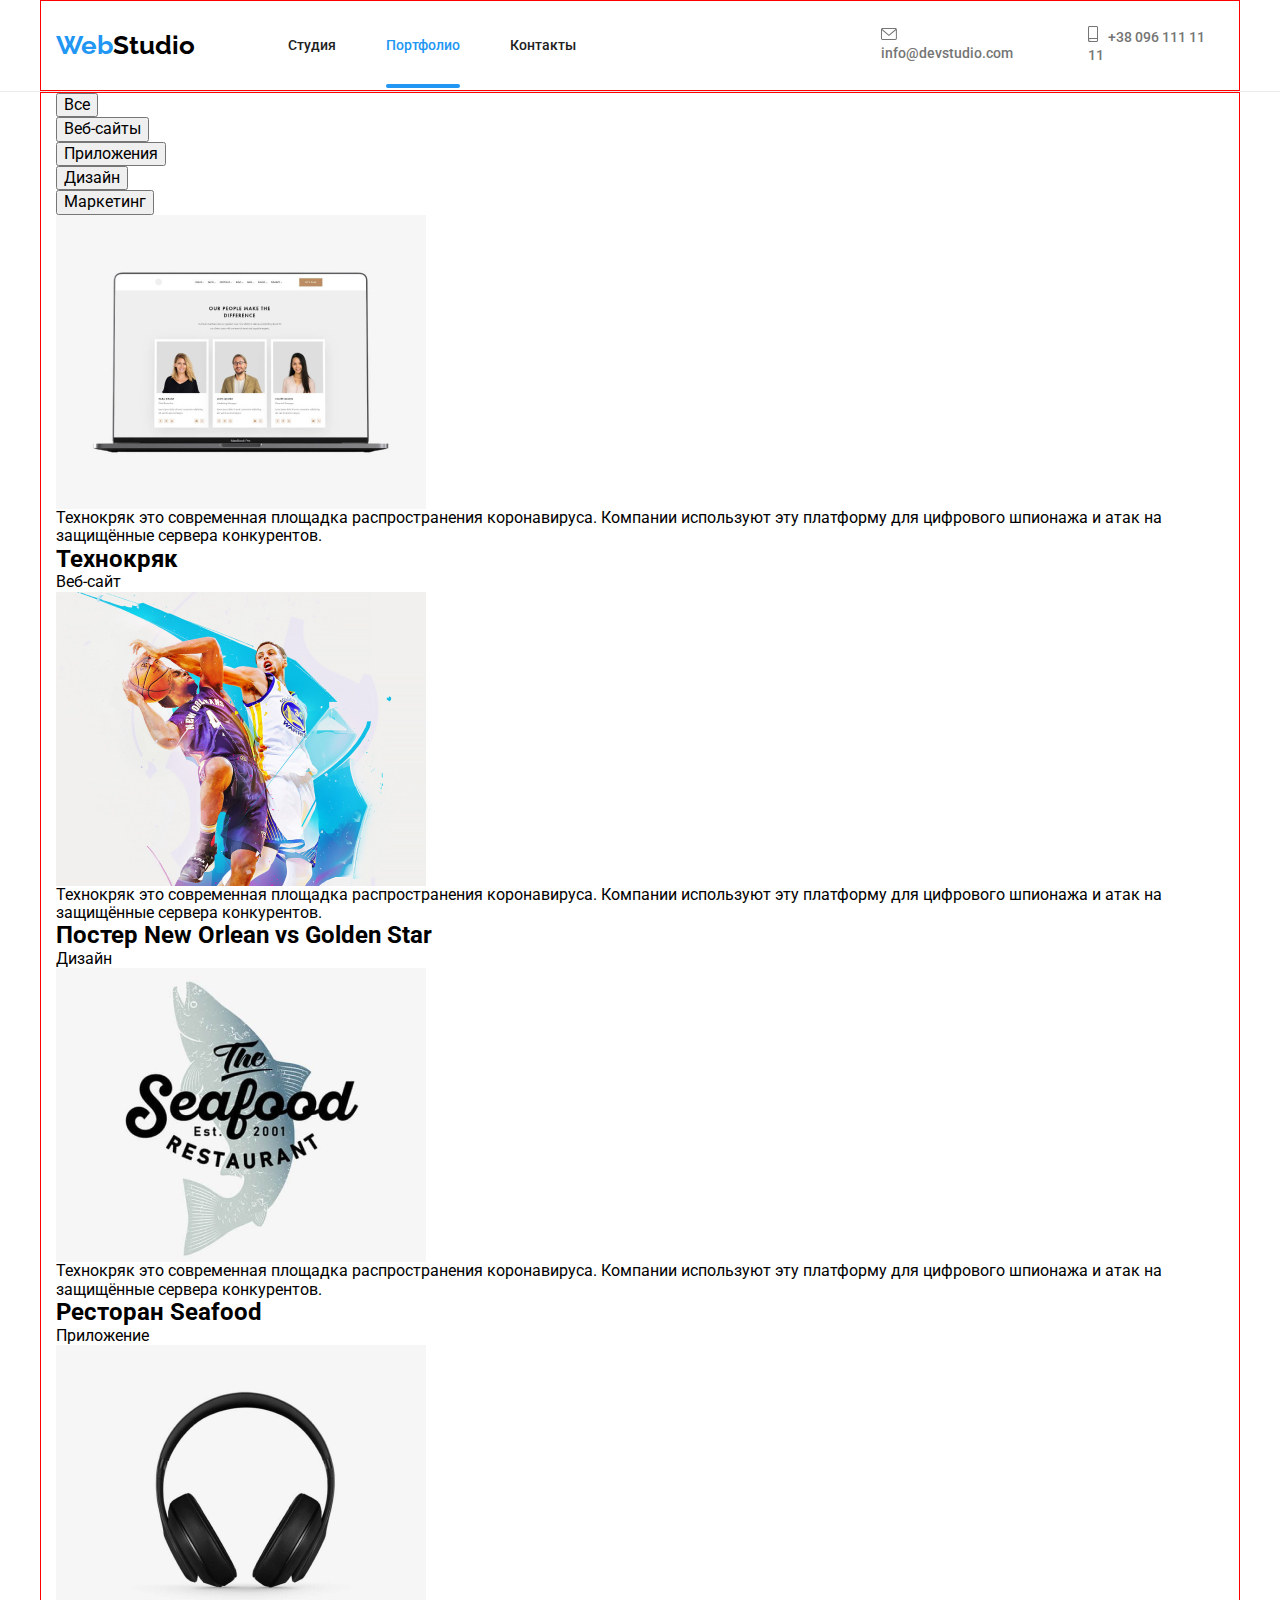
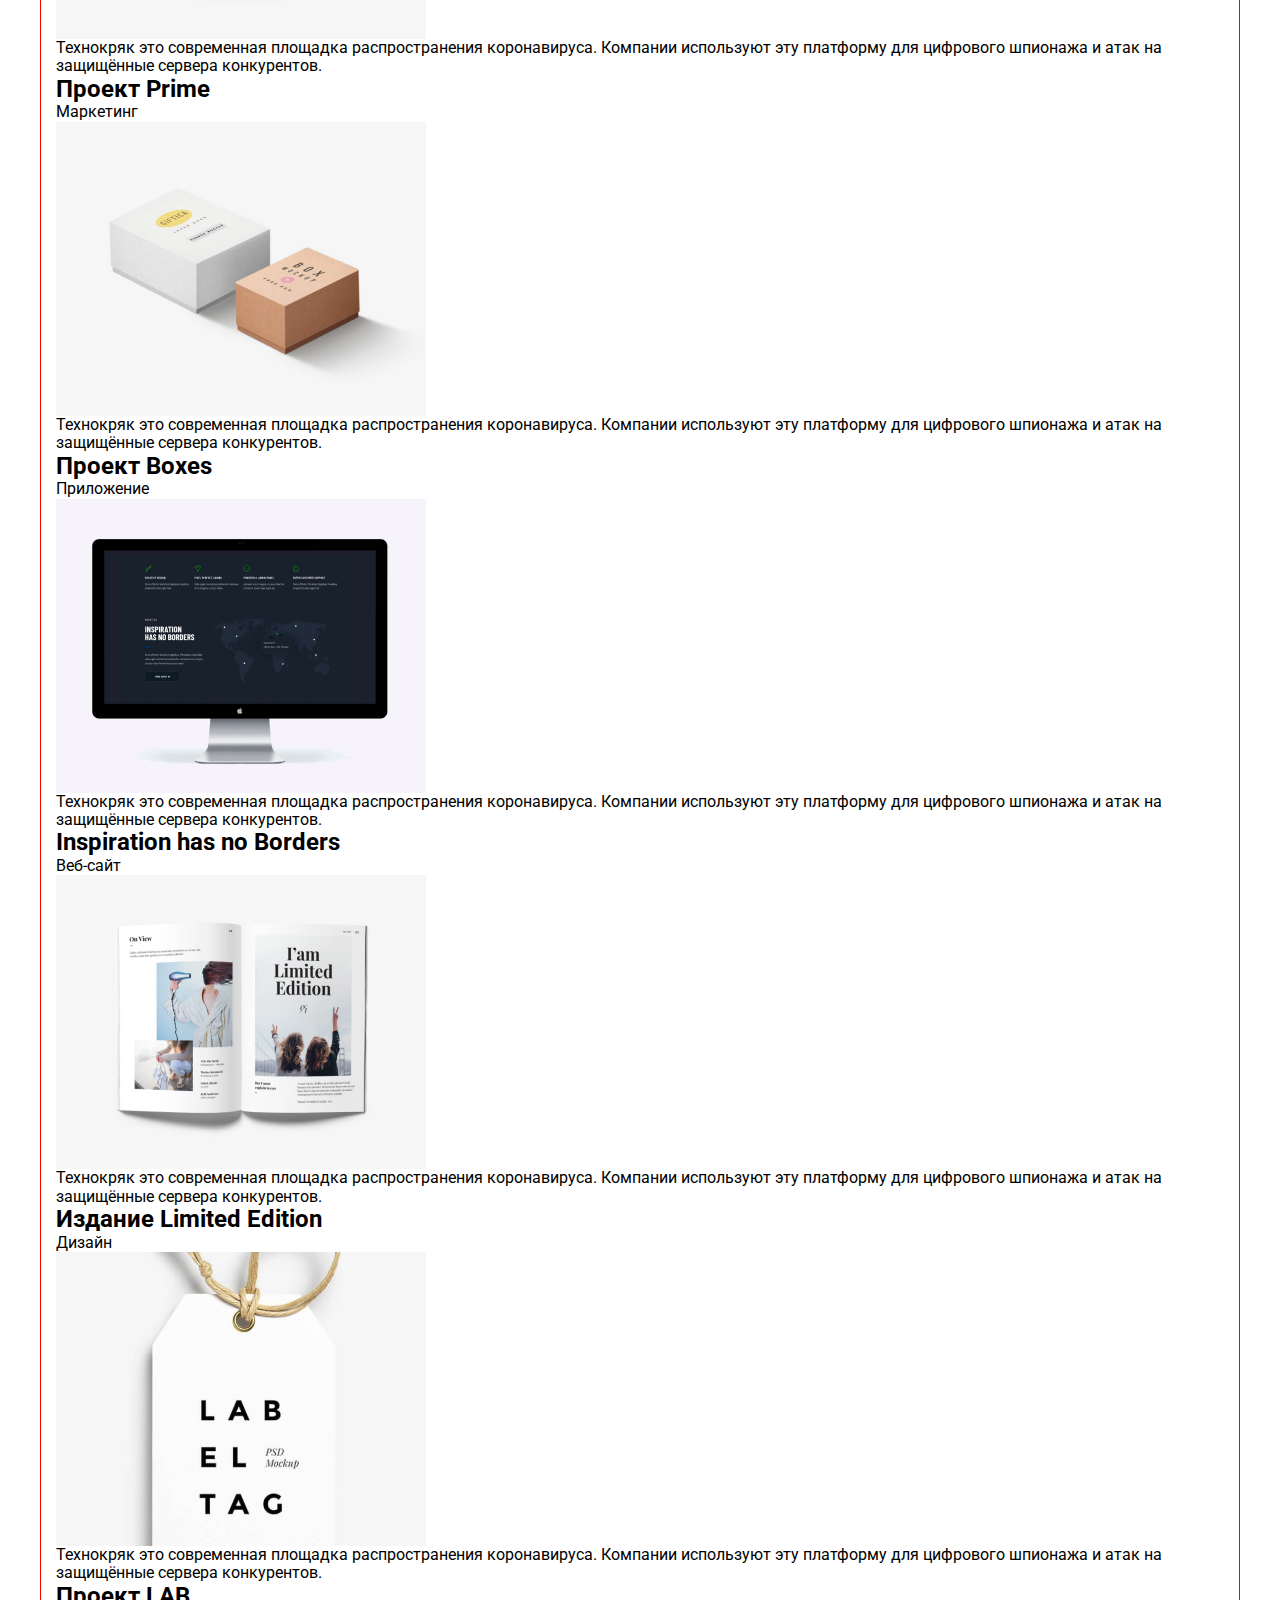
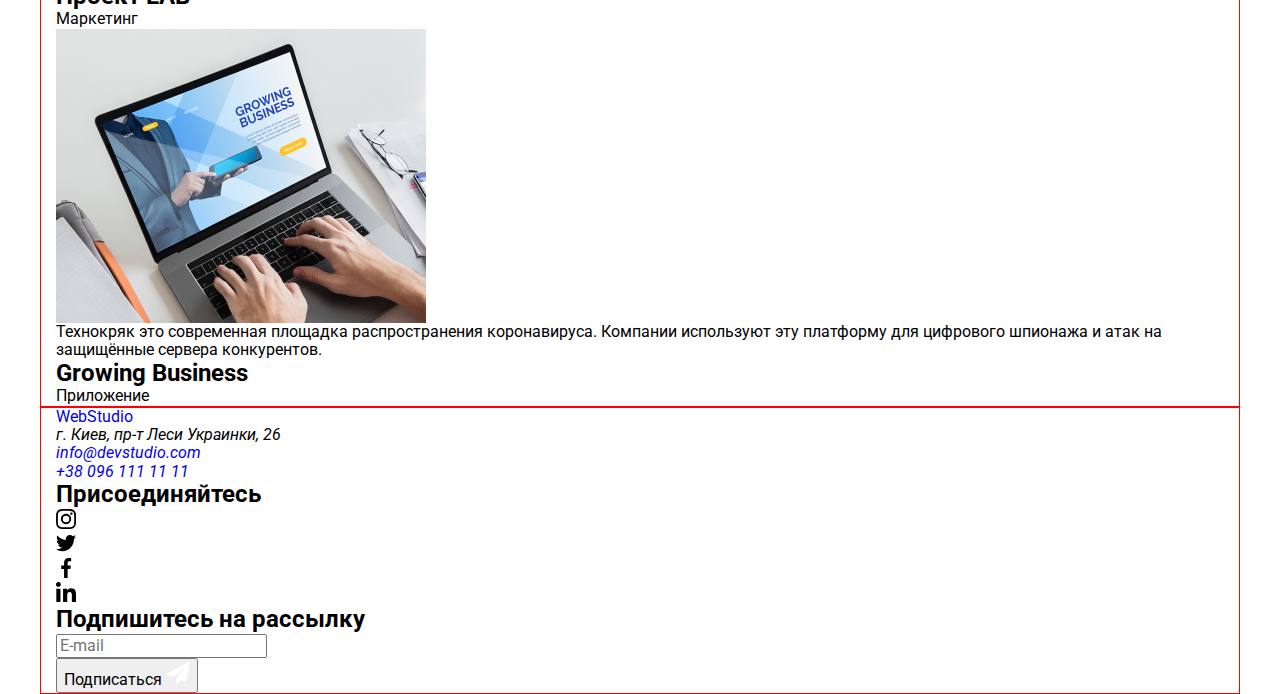
==== commit ad4bc1f6: "portfolio header" ====
--- a/portfolio.html
+++ b/portfolio.html
@@ -9,36 +9,35 @@
     <link href="https://fonts.googleapis.com/css2?family=Raleway:wght@700&family=Roboto:wght@400;500;700;900&display=swap"
     rel="stylesheet">
     <link rel="stylesheet" href="https://cdnjs.cloudflare.com/ajax/libs/modern-normalize/1.0.0/modern-normalize.min.css">
-    <link rel="stylesheet" href="./css/variables.css">
-    <link rel="stylesheet" href="./css/portfolio.css">
+    <link rel="stylesheet" href="./css/main.min.css">
    
 </head>
 <body>
     <!-- Шапка -->
-<header class="header">
-    <div class="container">
+    <header class="header">
+        <div class="container">
         <nav class="header-nav">
             <a href="./index.html" class="header-nav__logo"><span class="header-nav__logo--color">Web</span>Studio</a>
             <ul class="nav-list">
-                <li><a href="./index.html" class="nav-list__link">Студия</a></li>
-                <li><a href="./portfolio.html" class="nav-list__link  nav-list__link--current">Портфолио</a></li>
-                <li><a href="" class="nav-list__link">Контакты</a></li>
+                <li class="nav-list__item"><a href="./index.html" class="nav-list__link">Студия</a></li>
+                <li class="nav-list__item"><a href="./portfolio.html" class="nav-list__link nav-list__link--current">Портфолио</a></li>
+                <li class="nav-list__item"><a href="" class="nav-list__link">Контакты</a></li>
             </ul>
-            <ul class="nav-contacts">
-                <li><a href="mailto:info@devstudio.com" class="nav-contacts__link">
-                        <svg class="nav-contacts__envelope" width="16px" height="12px">
-                            <use href="./images/symbol-defs.svg#icon-envelope"></use>
-                        </svg>info@devstudio.com</a></li>
-                <li><a href="tel:+380961111111" class="nav-contacts__link">
-                        <svg class="nav-contacts__smartphone" width="10px" height="16px">
-                            <use href="./images/symbol-defs.svg#icon-smartphone"></use>
-                        </svg>+38 096 111 11 11</a></li>
-            </ul>
+        <ul class="nav-contacts">
+            <li class="nav-contacts__item"><a href="mailto:info@devstudio.com" class="nav-contacts__link">
+                <svg class="nav-contacts__icon" width="16px" height="12px">
+                    <use href="./images/symbol-defs.svg#icon-envelope"></use>
+                </svg>info@devstudio.com</a></li>
+            <li class="nav-contacts__item"><a href="tel:+380961111111" class="nav-contacts__link">
+                <svg class="nav-contacts__icon" width="10px" height="16px">
+                    <use href="./images/symbol-defs.svg#icon-smartphone"></use>
+                </svg>+38 096 111 11 11</a></li>
+        </ul>
         </nav>
-    </div>
-</header>
+        </div>
+    </header>
     <!-- hero -->
-    <main class="hero">
+    <main class="heroPortfolio">
         <div class="container">
         <h1 class="visually-hidden">Наши проекты</h1>
         <div class="hero__listWrapper">
--- a/css/main.min.css
+++ b/css/main.min.css
@@ -0,0 +1,2 @@
+.container{width:1200px;padding-left:15px;padding-right:15px;margin-left:auto;margin-right:auto;border:1px solid red}.visually-hidden{position:absolute;width:1px;height:1px;margin:-1px;border:0;padding:0;white-space:nowrap;-webkit-clip-path:inset(100%);clip-path:inset(100%);clip:rect(0 0 0 0);overflow:hidden}ul{list-style:none;margin:0;padding:0}p{margin:0;padding:0}h1,h2,h3,h4,h5,h6{margin:0;padding:0}img{display:block;max-width:100%;height:auto}a{text-decoration:none}body{background-color:#fff;font-family:Roboto, sans-serif;font-style:normal;font-weight:400;overflow-x:auto}form{font-family:inherit}.header{border-bottom:1px solid #ececec}.header-nav,.nav-list,.nav-contacts{display:-webkit-box;display:-ms-flexbox;display:flex}.header-nav{-webkit-box-pack:justify;-ms-flex-pack:justify;justify-content:space-between;-webkit-box-align:center;-ms-flex-align:center;align-items:center;padding-top:25px;padding-bottom:25px}.header-nav__logo{font-family:Raleway, sans-serif;font-weight:700;font-size:26px;line-height:1.2;color:#000}.header-nav__logo--color{color:#2196f3}.nav-list{margin-right:305px;margin-left:93px}.nav-list__item:not(:last-child){margin-right:50px}.nav-list__link{position:relative;padding-top:32px;padding-bottom:32px;font-weight:500;font-size:14px;line-height:1.2;color:#212121;-webkit-transition:color 250ms cubic-bezier(0.4, 0, 0.2, 1);transition:color 250ms cubic-bezier(0.4, 0, 0.2, 1)}.nav-list__link:hover,.nav-list__link:focus{color:#2196f3}.nav-list__link--current{color:#2196f3}.nav-list__link--current::after{position:absolute;content:"";-webkit-transform:translateY(29px);transform:translateY(29px);display:block;width:100%;height:4px;border-radius:2px;background-color:#2196f3}.nav-contacts__item:not(:last-child){margin-right:50px}.nav-contacts__link{padding-top:32px;padding-bottom:32px;font-weight:500;font-size:14px;line-height:1.2;color:#757575;-webkit-transition:color 250ms cubic-bezier(0.4, 0, 0.2, 1);transition:color 250ms cubic-bezier(0.4, 0, 0.2, 1)}.nav-contacts__link:hover,.nav-contacts__link:focus{color:#2196f3}.nav-contacts__icon{margin-right:10px;fill:currentColor}.hero{text-align:center;height:600px;max-width:1600px;background:#c4c4c4;background-image:-webkit-gradient(linear, left top, left bottom, from(rgba(47,48,58,0.4)), to(rgba(47,48,58,0.4))),url(/images/bg.jpg);background-image:linear-gradient(rgba(47,48,58,0.4), rgba(47,48,58,0.4)),url(/images/bg.jpg)}.hero-wrapper{padding-top:200px;padding-bottom:200px}.hero__title{margin-bottom:30px;font-weight:900;font-size:44px;line-height:1.4;text-transform:uppercase;color:#fff}.hero__button{display:inline-block;padding:10px 32px;min-width:200px;border-radius:4px;font-family:inherit;font-weight:700;font-size:16px;line-height:1.9;letter-spacing:0.06em;text-align:center;border:none;background-color:#2196f3;color:#fff;cursor:pointer}.features-wrapper{display:-webkit-box;display:-ms-flexbox;display:flex;-webkit-box-pack:center;-ms-flex-pack:center;justify-content:center;-webkit-box-align:center;-ms-flex-align:center;align-items:center;margin-top:94px;margin-bottom:30px;width:270px;height:120px;background:#f5f4fa;border-radius:4px;-webkit-transition:-webkit-filter 250ms cubic-bezier(0.4, 0, 0.2, 1);transition:-webkit-filter 250ms cubic-bezier(0.4, 0, 0.2, 1);transition:filter 250ms cubic-bezier(0.4, 0, 0.2, 1);transition:filter 250ms cubic-bezier(0.4, 0, 0.2, 1), -webkit-filter 250ms cubic-bezier(0.4, 0, 0.2, 1)}.features-wrapper:hover{-webkit-filter:drop-shadow(0px 4px 4px rgba(0,0,0,0.25));filter:drop-shadow(0px 4px 4px rgba(0,0,0,0.25))}.features-list{display:-webkit-box;display:-ms-flexbox;display:flex}.features-list__item{padding-bottom:94px}.features-list__item:not(:last-child){margin-right:30px}.features__title{margin-bottom:10px;font-weight:700;font-size:14px;line-height:1.2;color:#212121}.features__text{font-size:14px;line-height:1.7;color:#757575}.work__title{margin-bottom:50px;font-weight:700;font-size:36px;line-height:1.2;text-align:center;color:#212121}.work-list{display:-webkit-box;display:-ms-flexbox;display:flex}.work-list__item{position:relative;padding-bottom:94px}.work-list__item:not(:last-child){margin-right:30px}.work-list__text{position:absolute;-webkit-transform:translateY(-100%);transform:translateY(-100%);display:-webkit-box;display:-ms-flexbox;display:flex;-webkit-box-align:center;-ms-flex-align:center;align-items:center;-webkit-box-pack:center;-ms-flex-pack:center;justify-content:center;height:70px;width:100%;font-weight:700;font-size:14px;line-height:1.14;text-transform:uppercase;color:#fff;background-color:rgba(47,48,58,0.8)}.team{background-color:#f5f4fa}.team__title{padding-top:94px;margin-bottom:50px;font-weight:700;font-size:36px;line-height:1.2;text-align:center;color:#212121}.team-list{display:-webkit-box;display:-ms-flexbox;display:flex;text-align:center}.team-list__item{margin-bottom:94px;-webkit-box-shadow:0px 1px 3px rgba(0,0,0,0.12),0px 1px 1px rgba(0,0,0,0.14),0px 2px 1px rgba(0,0,0,0.2);box-shadow:0px 1px 3px rgba(0,0,0,0.12),0px 1px 1px rgba(0,0,0,0.14),0px 2px 1px rgba(0,0,0,0.2);border-radius:0px 0px 4px 4px;background-color:#fff}.team-list__item:not(:last-child){margin-right:30px}.team-list__name{margin-top:30px;margin-bottom:10px;font-weight:500;font-size:16px;line-height:1.2;color:#212121}.team-list__text{margin-bottom:16px;font-size:16px;line-height:1.2;color:#757575}.team-socials{display:-webkit-inline-box;display:-ms-inline-flexbox;display:inline-flex;margin-right:auto;margin-left:auto}.team-socials__item{display:-webkit-box;display:-ms-flexbox;display:flex;width:44px;height:44px;-webkit-box-align:center;-ms-flex-align:center;align-items:center;-webkit-box-pack:center;-ms-flex-pack:center;justify-content:center;margin-bottom:30px}.team-socials__item:not(:last-child){margin-right:10px}.team-socials__link{display:-webkit-box;display:-ms-flexbox;display:flex;width:44px;height:44px;-webkit-box-align:center;-ms-flex-align:center;align-items:center;-webkit-box-pack:center;-ms-flex-pack:center;justify-content:center;border-radius:50%;fill:#afb1b8;-webkit-transition:background-color 250ms cubic-bezier(0.4, 0, 0.2, 1);transition:background-color 250ms cubic-bezier(0.4, 0, 0.2, 1)}.team-socials__link:hover,.team-socials__link:focus{background-color:#2196f3;color:#fff;outline:none}.team-socials__link:hover:hover .team-socials__icon,.team-socials__link:hover:focus .team-socials__icon,.team-socials__link:focus:hover .team-socials__icon,.team-socials__link:focus:focus .team-socials__icon{fill:currentColor}.partners__title{padding-top:94px;margin-bottom:50px;font-weight:700;font-size:36px;line-height:1.2;text-align:center;color:#212121}.partners-site{display:-webkit-inline-box;display:-ms-inline-flexbox;display:inline-flex;padding-bottom:94px}.partners-site__item:not(:last-child){margin-right:30px}.partners-site__link{display:-webkit-box;display:-ms-flexbox;display:flex;width:170px;height:90px;border:1px solid #afb1b9;-webkit-box-pack:center;-ms-flex-pack:center;justify-content:center;-webkit-box-align:center;-ms-flex-align:center;align-items:center;fill:#afb1b8;-webkit-transition:fill 250ms cubic-bezier(0.4, 0, 0.2, 1),border 250ms cubic-bezier(0.4, 0, 0.2, 1),border-radius 250ms cubic-bezier(0.4, 0, 0.2, 1);transition:fill 250ms cubic-bezier(0.4, 0, 0.2, 1),border 250ms cubic-bezier(0.4, 0, 0.2, 1),border-radius 250ms cubic-bezier(0.4, 0, 0.2, 1)}.partners-site__link:hover,.partners-site__link:focus{border:1px solid #2196f3;border-radius:4px;outline:none;fill:#2196f3}
+/*# sourceMappingURL=main.min.css.map */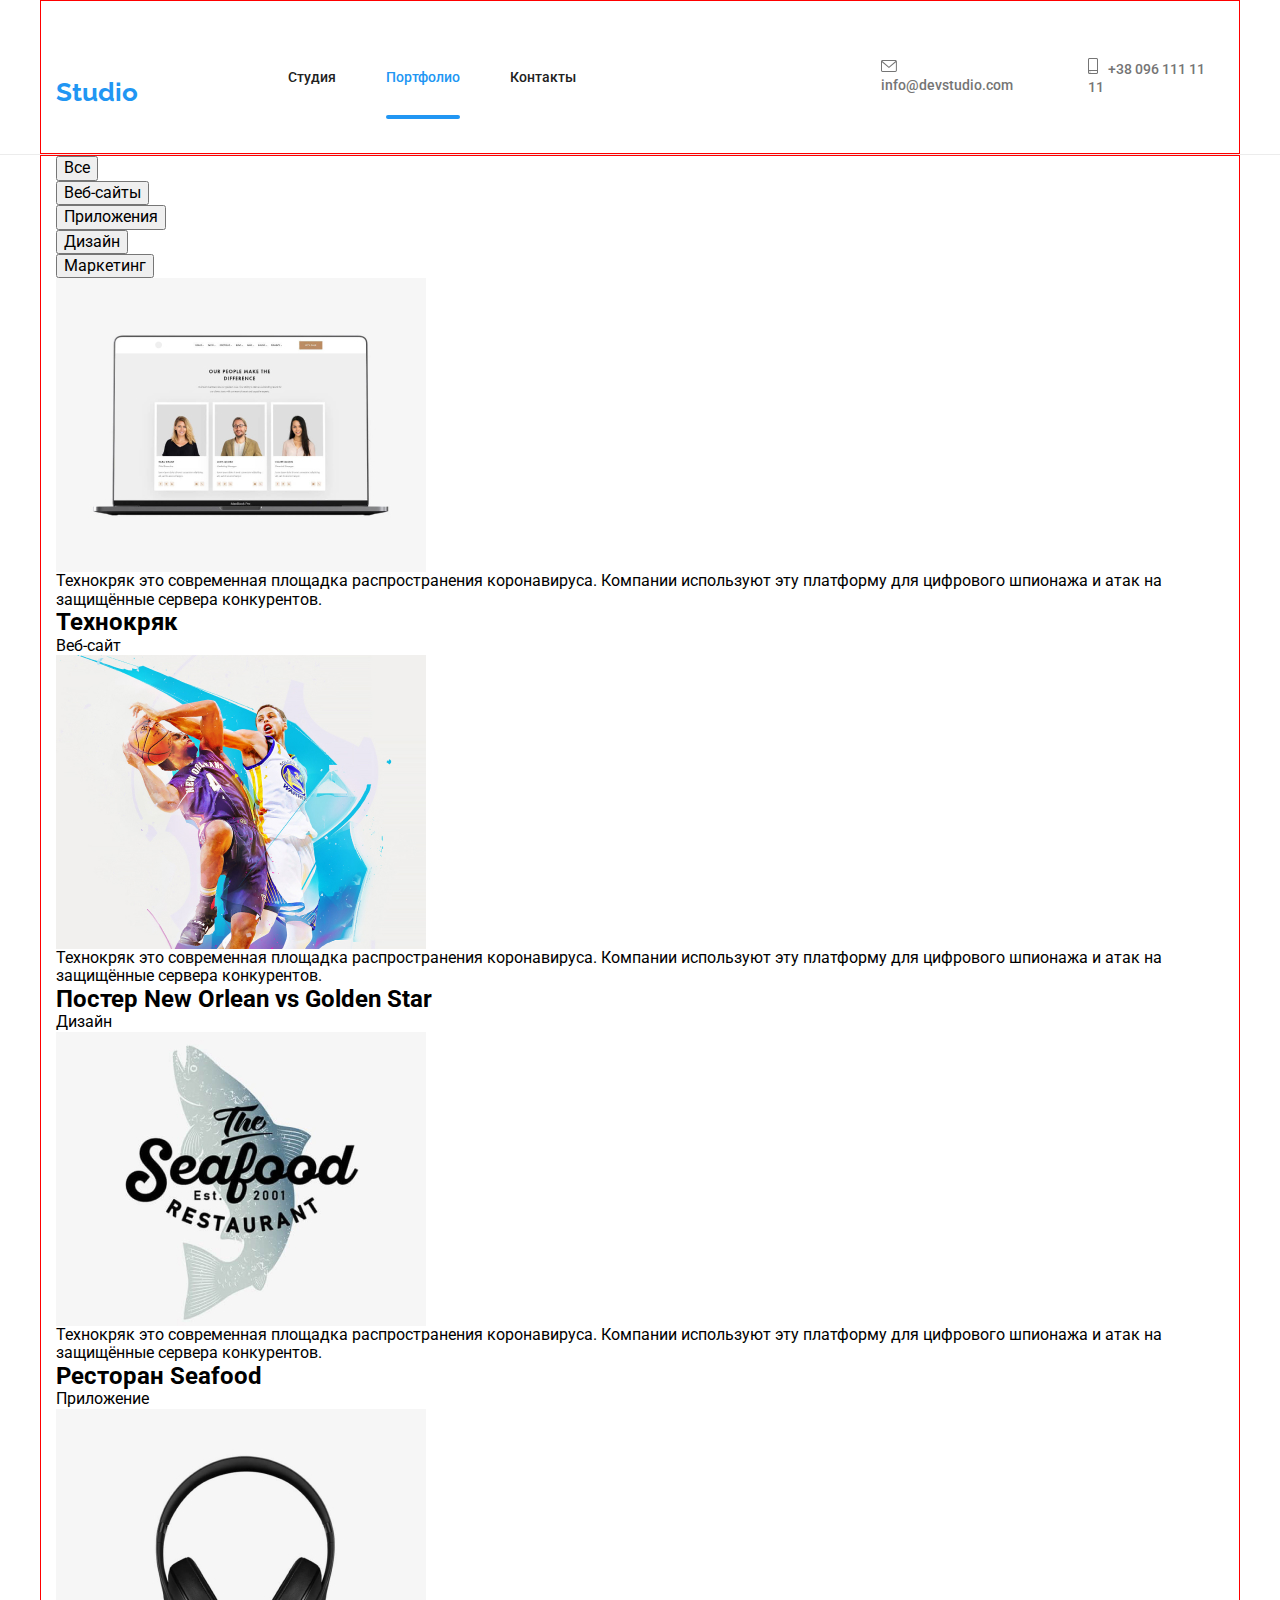
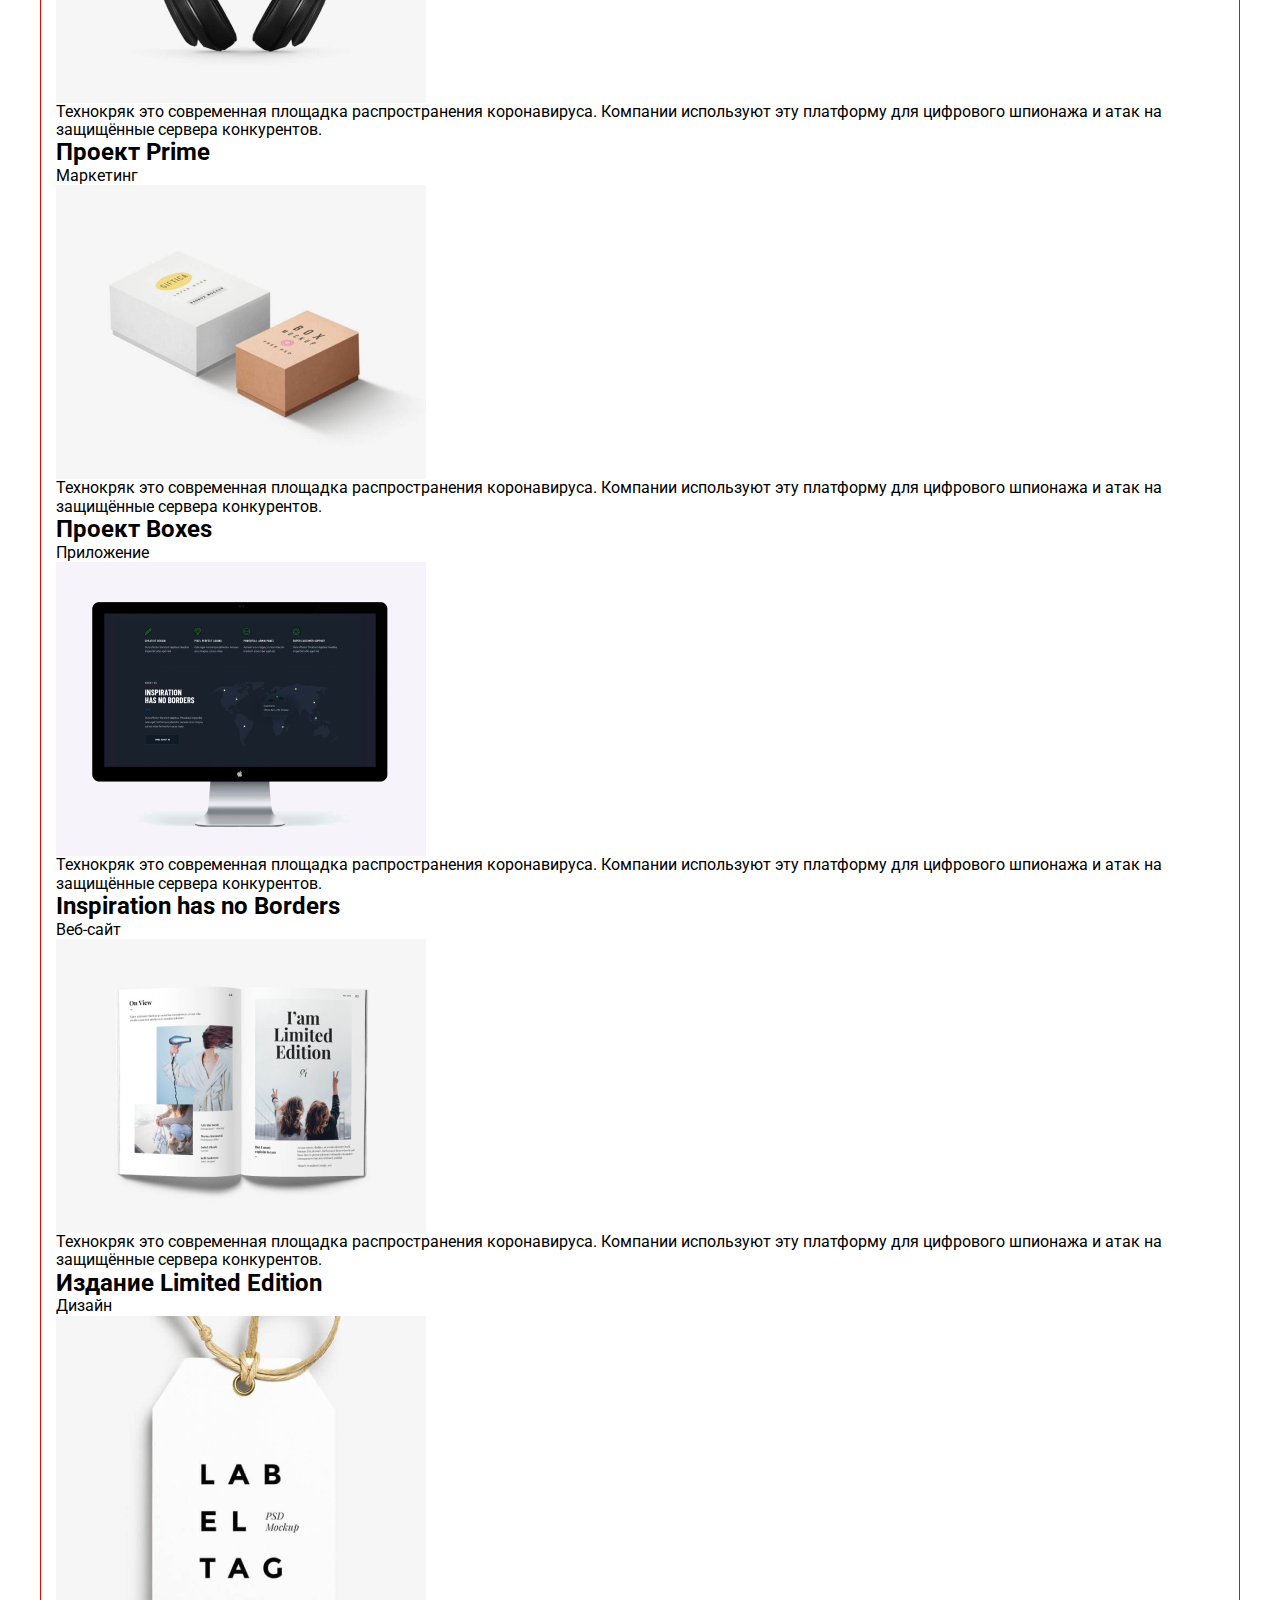
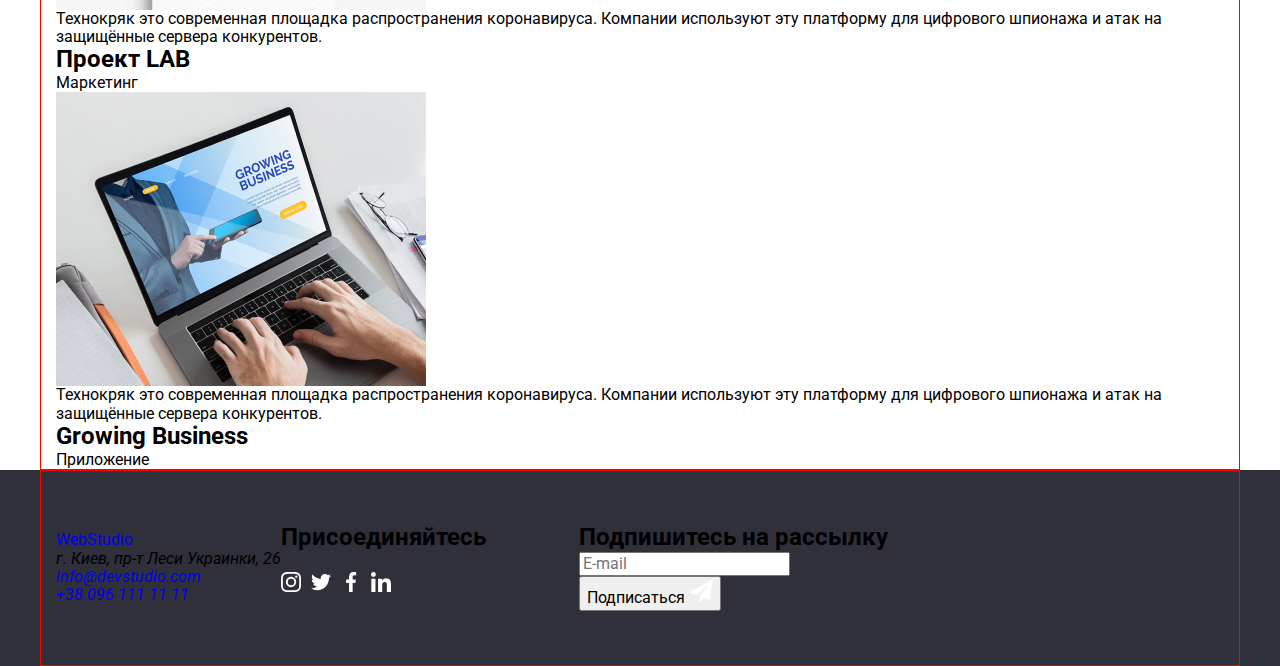
==== commit e6f41f69: "_footer" ====
--- a/portfolio.html
+++ b/portfolio.html
@@ -17,7 +17,7 @@
     <header class="header">
         <div class="container">
         <nav class="header-nav">
-            <a href="./index.html" class="header-nav__logo"><span class="header-nav__logo--color">Web</span>Studio</a>
+            <a href="./index.html" class="logo"><span class="logo logo--color">Web</span>Studio</a>
             <ul class="nav-list">
                 <li class="nav-list__item"><a href="./index.html" class="nav-list__link">Студия</a></li>
                 <li class="nav-list__item"><a href="./portfolio.html" class="nav-list__link nav-list__link--current">Портфолио</a></li>
--- a/css/main.min.css
+++ b/css/main.min.css
@@ -1,2 +1,2 @@
-.container{width:1200px;padding-left:15px;padding-right:15px;margin-left:auto;margin-right:auto;border:1px solid red}.visually-hidden{position:absolute;width:1px;height:1px;margin:-1px;border:0;padding:0;white-space:nowrap;-webkit-clip-path:inset(100%);clip-path:inset(100%);clip:rect(0 0 0 0);overflow:hidden}ul{list-style:none;margin:0;padding:0}p{margin:0;padding:0}h1,h2,h3,h4,h5,h6{margin:0;padding:0}img{display:block;max-width:100%;height:auto}a{text-decoration:none}body{background-color:#fff;font-family:Roboto, sans-serif;font-style:normal;font-weight:400;overflow-x:auto}form{font-family:inherit}.header{border-bottom:1px solid #ececec}.header-nav,.nav-list,.nav-contacts{display:-webkit-box;display:-ms-flexbox;display:flex}.header-nav{-webkit-box-pack:justify;-ms-flex-pack:justify;justify-content:space-between;-webkit-box-align:center;-ms-flex-align:center;align-items:center;padding-top:25px;padding-bottom:25px}.header-nav__logo{font-family:Raleway, sans-serif;font-weight:700;font-size:26px;line-height:1.2;color:#000}.header-nav__logo--color{color:#2196f3}.nav-list{margin-right:305px;margin-left:93px}.nav-list__item:not(:last-child){margin-right:50px}.nav-list__link{position:relative;padding-top:32px;padding-bottom:32px;font-weight:500;font-size:14px;line-height:1.2;color:#212121;-webkit-transition:color 250ms cubic-bezier(0.4, 0, 0.2, 1);transition:color 250ms cubic-bezier(0.4, 0, 0.2, 1)}.nav-list__link:hover,.nav-list__link:focus{color:#2196f3}.nav-list__link--current{color:#2196f3}.nav-list__link--current::after{position:absolute;content:"";-webkit-transform:translateY(29px);transform:translateY(29px);display:block;width:100%;height:4px;border-radius:2px;background-color:#2196f3}.nav-contacts__item:not(:last-child){margin-right:50px}.nav-contacts__link{padding-top:32px;padding-bottom:32px;font-weight:500;font-size:14px;line-height:1.2;color:#757575;-webkit-transition:color 250ms cubic-bezier(0.4, 0, 0.2, 1);transition:color 250ms cubic-bezier(0.4, 0, 0.2, 1)}.nav-contacts__link:hover,.nav-contacts__link:focus{color:#2196f3}.nav-contacts__icon{margin-right:10px;fill:currentColor}.hero{text-align:center;height:600px;max-width:1600px;background:#c4c4c4;background-image:-webkit-gradient(linear, left top, left bottom, from(rgba(47,48,58,0.4)), to(rgba(47,48,58,0.4))),url(/images/bg.jpg);background-image:linear-gradient(rgba(47,48,58,0.4), rgba(47,48,58,0.4)),url(/images/bg.jpg)}.hero-wrapper{padding-top:200px;padding-bottom:200px}.hero__title{margin-bottom:30px;font-weight:900;font-size:44px;line-height:1.4;text-transform:uppercase;color:#fff}.hero__button{display:inline-block;padding:10px 32px;min-width:200px;border-radius:4px;font-family:inherit;font-weight:700;font-size:16px;line-height:1.9;letter-spacing:0.06em;text-align:center;border:none;background-color:#2196f3;color:#fff;cursor:pointer}.features-wrapper{display:-webkit-box;display:-ms-flexbox;display:flex;-webkit-box-pack:center;-ms-flex-pack:center;justify-content:center;-webkit-box-align:center;-ms-flex-align:center;align-items:center;margin-top:94px;margin-bottom:30px;width:270px;height:120px;background:#f5f4fa;border-radius:4px;-webkit-transition:-webkit-filter 250ms cubic-bezier(0.4, 0, 0.2, 1);transition:-webkit-filter 250ms cubic-bezier(0.4, 0, 0.2, 1);transition:filter 250ms cubic-bezier(0.4, 0, 0.2, 1);transition:filter 250ms cubic-bezier(0.4, 0, 0.2, 1), -webkit-filter 250ms cubic-bezier(0.4, 0, 0.2, 1)}.features-wrapper:hover{-webkit-filter:drop-shadow(0px 4px 4px rgba(0,0,0,0.25));filter:drop-shadow(0px 4px 4px rgba(0,0,0,0.25))}.features-list{display:-webkit-box;display:-ms-flexbox;display:flex}.features-list__item{padding-bottom:94px}.features-list__item:not(:last-child){margin-right:30px}.features__title{margin-bottom:10px;font-weight:700;font-size:14px;line-height:1.2;color:#212121}.features__text{font-size:14px;line-height:1.7;color:#757575}.work__title{margin-bottom:50px;font-weight:700;font-size:36px;line-height:1.2;text-align:center;color:#212121}.work-list{display:-webkit-box;display:-ms-flexbox;display:flex}.work-list__item{position:relative;padding-bottom:94px}.work-list__item:not(:last-child){margin-right:30px}.work-list__text{position:absolute;-webkit-transform:translateY(-100%);transform:translateY(-100%);display:-webkit-box;display:-ms-flexbox;display:flex;-webkit-box-align:center;-ms-flex-align:center;align-items:center;-webkit-box-pack:center;-ms-flex-pack:center;justify-content:center;height:70px;width:100%;font-weight:700;font-size:14px;line-height:1.14;text-transform:uppercase;color:#fff;background-color:rgba(47,48,58,0.8)}.team{background-color:#f5f4fa}.team__title{padding-top:94px;margin-bottom:50px;font-weight:700;font-size:36px;line-height:1.2;text-align:center;color:#212121}.team-list{display:-webkit-box;display:-ms-flexbox;display:flex;text-align:center}.team-list__item{margin-bottom:94px;-webkit-box-shadow:0px 1px 3px rgba(0,0,0,0.12),0px 1px 1px rgba(0,0,0,0.14),0px 2px 1px rgba(0,0,0,0.2);box-shadow:0px 1px 3px rgba(0,0,0,0.12),0px 1px 1px rgba(0,0,0,0.14),0px 2px 1px rgba(0,0,0,0.2);border-radius:0px 0px 4px 4px;background-color:#fff}.team-list__item:not(:last-child){margin-right:30px}.team-list__name{margin-top:30px;margin-bottom:10px;font-weight:500;font-size:16px;line-height:1.2;color:#212121}.team-list__text{margin-bottom:16px;font-size:16px;line-height:1.2;color:#757575}.team-socials{display:-webkit-inline-box;display:-ms-inline-flexbox;display:inline-flex;margin-right:auto;margin-left:auto}.team-socials__item{display:-webkit-box;display:-ms-flexbox;display:flex;width:44px;height:44px;-webkit-box-align:center;-ms-flex-align:center;align-items:center;-webkit-box-pack:center;-ms-flex-pack:center;justify-content:center;margin-bottom:30px}.team-socials__item:not(:last-child){margin-right:10px}.team-socials__link{display:-webkit-box;display:-ms-flexbox;display:flex;width:44px;height:44px;-webkit-box-align:center;-ms-flex-align:center;align-items:center;-webkit-box-pack:center;-ms-flex-pack:center;justify-content:center;border-radius:50%;fill:#afb1b8;-webkit-transition:background-color 250ms cubic-bezier(0.4, 0, 0.2, 1);transition:background-color 250ms cubic-bezier(0.4, 0, 0.2, 1)}.team-socials__link:hover,.team-socials__link:focus{background-color:#2196f3;color:#fff;outline:none}.team-socials__link:hover:hover .team-socials__icon,.team-socials__link:hover:focus .team-socials__icon,.team-socials__link:focus:hover .team-socials__icon,.team-socials__link:focus:focus .team-socials__icon{fill:currentColor}.partners__title{padding-top:94px;margin-bottom:50px;font-weight:700;font-size:36px;line-height:1.2;text-align:center;color:#212121}.partners-site{display:-webkit-inline-box;display:-ms-inline-flexbox;display:inline-flex;padding-bottom:94px}.partners-site__item:not(:last-child){margin-right:30px}.partners-site__link{display:-webkit-box;display:-ms-flexbox;display:flex;width:170px;height:90px;border:1px solid #afb1b9;-webkit-box-pack:center;-ms-flex-pack:center;justify-content:center;-webkit-box-align:center;-ms-flex-align:center;align-items:center;fill:#afb1b8;-webkit-transition:fill 250ms cubic-bezier(0.4, 0, 0.2, 1),border 250ms cubic-bezier(0.4, 0, 0.2, 1),border-radius 250ms cubic-bezier(0.4, 0, 0.2, 1);transition:fill 250ms cubic-bezier(0.4, 0, 0.2, 1),border 250ms cubic-bezier(0.4, 0, 0.2, 1),border-radius 250ms cubic-bezier(0.4, 0, 0.2, 1)}.partners-site__link:hover,.partners-site__link:focus{border:1px solid #2196f3;border-radius:4px;outline:none;fill:#2196f3}
+.container{width:1200px;padding-left:15px;padding-right:15px;margin-left:auto;margin-right:auto;border:1px solid red}.visually-hidden{position:absolute;width:1px;height:1px;margin:-1px;border:0;padding:0;white-space:nowrap;-webkit-clip-path:inset(100%);clip-path:inset(100%);clip:rect(0 0 0 0);overflow:hidden}ul{list-style:none;margin:0;padding:0}p{margin:0;padding:0}h1,h2,h3,h4,h5,h6{margin:0;padding:0}img{display:block;max-width:100%;height:auto}a{text-decoration:none}body{background-color:#fff;font-family:Roboto, sans-serif;font-style:normal;font-weight:400;overflow-x:auto}form{font-family:inherit}.header{border-bottom:1px solid #ececec}.header-nav,.nav-list,.nav-contacts{display:-webkit-box;display:-ms-flexbox;display:flex}.header-nav{-webkit-box-pack:justify;-ms-flex-pack:justify;justify-content:space-between;-webkit-box-align:center;-ms-flex-align:center;align-items:center;padding-top:25px;padding-bottom:25px}.logo{font-family:Raleway, sans-serif;font-weight:700;font-size:26px;line-height:1.2;color:#2196f3}.logo--color{color:#000}.nav-list{margin-right:305px;margin-left:93px}.nav-list__item:not(:last-child){margin-right:50px}.nav-list__link{position:relative;padding-top:32px;padding-bottom:32px;font-weight:500;font-size:14px;line-height:1.2;color:#212121;-webkit-transition:color 250ms cubic-bezier(0.4, 0, 0.2, 1);transition:color 250ms cubic-bezier(0.4, 0, 0.2, 1)}.nav-list__link:hover,.nav-list__link:focus{color:#2196f3}.nav-list__link--current{color:#2196f3}.nav-list__link--current::after{position:absolute;content:"";-webkit-transform:translateY(29px);transform:translateY(29px);display:block;width:100%;height:4px;border-radius:2px;background-color:#2196f3}.nav-contacts__item:not(:last-child){margin-right:50px}.nav-contacts__link{padding-top:32px;padding-bottom:32px;font-weight:500;font-size:14px;line-height:1.2;color:#757575;-webkit-transition:color 250ms cubic-bezier(0.4, 0, 0.2, 1);transition:color 250ms cubic-bezier(0.4, 0, 0.2, 1)}.nav-contacts__link:hover,.nav-contacts__link:focus{color:#2196f3}.nav-contacts__icon{margin-right:10px;fill:currentColor}.hero{text-align:center;height:600px;max-width:1600px;background:#c4c4c4;background-image:-webkit-gradient(linear, left top, left bottom, from(rgba(47,48,58,0.4)), to(rgba(47,48,58,0.4))),url(/images/bg.jpg);background-image:linear-gradient(rgba(47,48,58,0.4), rgba(47,48,58,0.4)),url(/images/bg.jpg)}.hero-wrapper{padding-top:200px;padding-bottom:200px}.hero__title{margin-bottom:30px;font-weight:900;font-size:44px;line-height:1.4;text-transform:uppercase;color:#fff}.hero__button{display:inline-block;padding:10px 32px;min-width:200px;border-radius:4px;font-family:inherit;font-weight:700;font-size:16px;line-height:1.9;letter-spacing:0.06em;text-align:center;border:none;background-color:#2196f3;color:#fff;cursor:pointer}.features-wrapper{display:-webkit-box;display:-ms-flexbox;display:flex;-webkit-box-pack:center;-ms-flex-pack:center;justify-content:center;-webkit-box-align:center;-ms-flex-align:center;align-items:center;margin-top:94px;margin-bottom:30px;width:270px;height:120px;background:#f5f4fa;border-radius:4px;-webkit-transition:-webkit-filter 250ms cubic-bezier(0.4, 0, 0.2, 1);transition:-webkit-filter 250ms cubic-bezier(0.4, 0, 0.2, 1);transition:filter 250ms cubic-bezier(0.4, 0, 0.2, 1);transition:filter 250ms cubic-bezier(0.4, 0, 0.2, 1), -webkit-filter 250ms cubic-bezier(0.4, 0, 0.2, 1)}.features-wrapper:hover{-webkit-filter:drop-shadow(0px 4px 4px rgba(0,0,0,0.25));filter:drop-shadow(0px 4px 4px rgba(0,0,0,0.25))}.features-list{display:-webkit-box;display:-ms-flexbox;display:flex}.features-list__item{padding-bottom:94px}.features-list__item:not(:last-child){margin-right:30px}.features-list__title{margin-bottom:10px;font-weight:700;font-size:14px;line-height:1.2;color:#212121}.features-list__text{font-size:14px;line-height:1.7;color:#757575}.work__title{margin-bottom:50px;font-weight:700;font-size:36px;line-height:1.2;text-align:center;color:#212121}.work-list{display:-webkit-box;display:-ms-flexbox;display:flex}.work-list__item{position:relative;padding-bottom:94px}.work-list__item:not(:last-child){margin-right:30px}.work-list__text{position:absolute;-webkit-transform:translateY(-100%);transform:translateY(-100%);display:-webkit-box;display:-ms-flexbox;display:flex;-webkit-box-align:center;-ms-flex-align:center;align-items:center;-webkit-box-pack:center;-ms-flex-pack:center;justify-content:center;height:70px;width:100%;font-weight:700;font-size:14px;line-height:1.14;text-transform:uppercase;color:#fff;background-color:rgba(47,48,58,0.8)}.team{background-color:#f5f4fa}.team__title{padding-top:94px;margin-bottom:50px;font-weight:700;font-size:36px;line-height:1.2;text-align:center;color:#212121}.team-list{display:-webkit-box;display:-ms-flexbox;display:flex;text-align:center}.team-list__item{margin-bottom:94px;-webkit-box-shadow:0px 1px 3px rgba(0,0,0,0.12),0px 1px 1px rgba(0,0,0,0.14),0px 2px 1px rgba(0,0,0,0.2);box-shadow:0px 1px 3px rgba(0,0,0,0.12),0px 1px 1px rgba(0,0,0,0.14),0px 2px 1px rgba(0,0,0,0.2);border-radius:0px 0px 4px 4px;background-color:#fff}.team-list__item:not(:last-child){margin-right:30px}.team-list__name{margin-top:30px;margin-bottom:10px;font-weight:500;font-size:16px;line-height:1.2;color:#212121}.team-list__text{margin-bottom:16px;font-size:16px;line-height:1.2;color:#757575}.team-socials{display:-webkit-inline-box;display:-ms-inline-flexbox;display:inline-flex;margin-right:auto;margin-left:auto}.team-socials__item{display:-webkit-box;display:-ms-flexbox;display:flex;width:44px;height:44px;-webkit-box-align:center;-ms-flex-align:center;align-items:center;-webkit-box-pack:center;-ms-flex-pack:center;justify-content:center;margin-bottom:30px}.team-socials__item:not(:last-child){margin-right:10px}.team-socials__link{display:-webkit-box;display:-ms-flexbox;display:flex;width:44px;height:44px;-webkit-box-align:center;-ms-flex-align:center;align-items:center;-webkit-box-pack:center;-ms-flex-pack:center;justify-content:center;border-radius:50%;fill:#afb1b8;-webkit-transition:background-color 250ms cubic-bezier(0.4, 0, 0.2, 1);transition:background-color 250ms cubic-bezier(0.4, 0, 0.2, 1)}.team-socials__link:hover,.team-socials__link:focus{background-color:#2196f3;color:#fff;outline:none}.team-socials__link:hover:hover .team-socials__icon,.team-socials__link:hover:focus .team-socials__icon,.team-socials__link:focus:hover .team-socials__icon,.team-socials__link:focus:focus .team-socials__icon{fill:currentColor}.partners__title{padding-top:94px;margin-bottom:50px;font-weight:700;font-size:36px;line-height:1.2;text-align:center;color:#212121}.partners-site{display:-webkit-inline-box;display:-ms-inline-flexbox;display:inline-flex;padding-bottom:94px}.partners-site__item:not(:last-child){margin-right:30px}.partners-site__link{display:-webkit-box;display:-ms-flexbox;display:flex;width:170px;height:90px;border:1px solid #afb1b9;-webkit-box-pack:center;-ms-flex-pack:center;justify-content:center;-webkit-box-align:center;-ms-flex-align:center;align-items:center;fill:#afb1b8;-webkit-transition:fill 250ms cubic-bezier(0.4, 0, 0.2, 1),border 250ms cubic-bezier(0.4, 0, 0.2, 1),border-radius 250ms cubic-bezier(0.4, 0, 0.2, 1);transition:fill 250ms cubic-bezier(0.4, 0, 0.2, 1),border 250ms cubic-bezier(0.4, 0, 0.2, 1),border-radius 250ms cubic-bezier(0.4, 0, 0.2, 1)}.partners-site__link:hover,.partners-site__link:focus{border:1px solid #2196f3;border-radius:4px;outline:none;fill:#2196f3}.footer{background-color:#2f303a}.footer-cnt{display:-webkit-inline-box;display:-ms-inline-flexbox;display:inline-flex;-webkit-box-align:baseline;-ms-flex-align:baseline;align-items:baseline}.footer-wrapper{padding-top:60px;padding-bottom:60px}.logo{display:inline-block;margin-bottom:20px}.logo--color{color:#fff}.footer-adress__item{font-style:normal;font-size:14px;line-height:1.7;color:#fff}.footer-adress__item:not(:last-child){margin-bottom:9px}.footer-adress__link{font-style:normal;font-size:14px;line-height:1.7;color:rgba(255,255,255,0.6);-webkit-transition:color 250ms cubic-bezier(0.4, 0, 0.2, 1);transition:color 250ms cubic-bezier(0.4, 0, 0.2, 1)}.footer-adress__link:hover,.footer-adress__link:focus{color:#2196f3}.footer-follow{margin-left:70px}.footer-follow__title{font-weight:700;font-size:14px;line-height:1.14;letter-spacing:0.03em;text-transform:uppercase;color:#fff}.footer-socials{margin-top:20px;display:-webkit-inline-box;display:-ms-inline-flexbox;display:inline-flex}.footer-socials__item:not(:last-child){margin-right:10px}.footer-socials__icon{fill:#fff}.footer-socials__link{display:-webkit-inline-box;display:-ms-inline-flexbox;display:inline-flex;width:44px;height:44px;-webkit-box-align:center;-ms-flex-align:center;align-items:center;-webkit-box-pack:center;-ms-flex-pack:center;justify-content:center;background-color:rgba(255,255,255,0.1);border-radius:50%;-webkit-transition:background-color 250ms cubic-bezier(0.4, 0, 0.2, 1);transition:background-color 250ms cubic-bezier(0.4, 0, 0.2, 1)}.footer-socials__link:hover,.footer-socials__link:focus{background-color:#2196f3;border-radius:50%;outline:none}.subscribe{margin-left:93px}.footerForm__email{margin-right:12px;margin-top:20px;min-width:358px;min-height:50px;border:1px solid rgba(255,255,255,0.3);-webkit-filter:drop-shadow(0px 4px 4px rgba(0,0,0,0.15));filter:drop-shadow(0px 4px 4px rgba(0,0,0,0.15));border-radius:4px;background-color:#2f303a;color:#fff}.footerForm__email::-webkit-input-placeholder{padding-left:16px;font-size:16px;line-height:1.25;letter-spacing:0.03em;color:rgba(255,255,255,0.6)}.footerForm__email:-ms-input-placeholder{padding-left:16px;font-size:16px;line-height:1.25;letter-spacing:0.03em;color:rgba(255,255,255,0.6)}.footerForm__email::-ms-input-placeholder{padding-left:16px;font-size:16px;line-height:1.25;letter-spacing:0.03em;color:rgba(255,255,255,0.6)}.footerForm__email::placeholder{padding-left:16px;font-size:16px;line-height:1.25;letter-spacing:0.03em;color:rgba(255,255,255,0.6)}.footerForm__button{display:-webkit-inline-box;display:-ms-inline-flexbox;display:inline-flex;-webkit-box-align:center;-ms-flex-align:center;align-items:center;padding:10px 32px;min-width:200px;border-radius:4px;font-weight:700;font-size:16px;line-height:1.9;letter-spacing:0.06em;text-align:center;border:none;background-color:#2196f3;color:#fff;cursor:pointer}.footerForm__icon{margin-left:10px}
 /*# sourceMappingURL=main.min.css.map */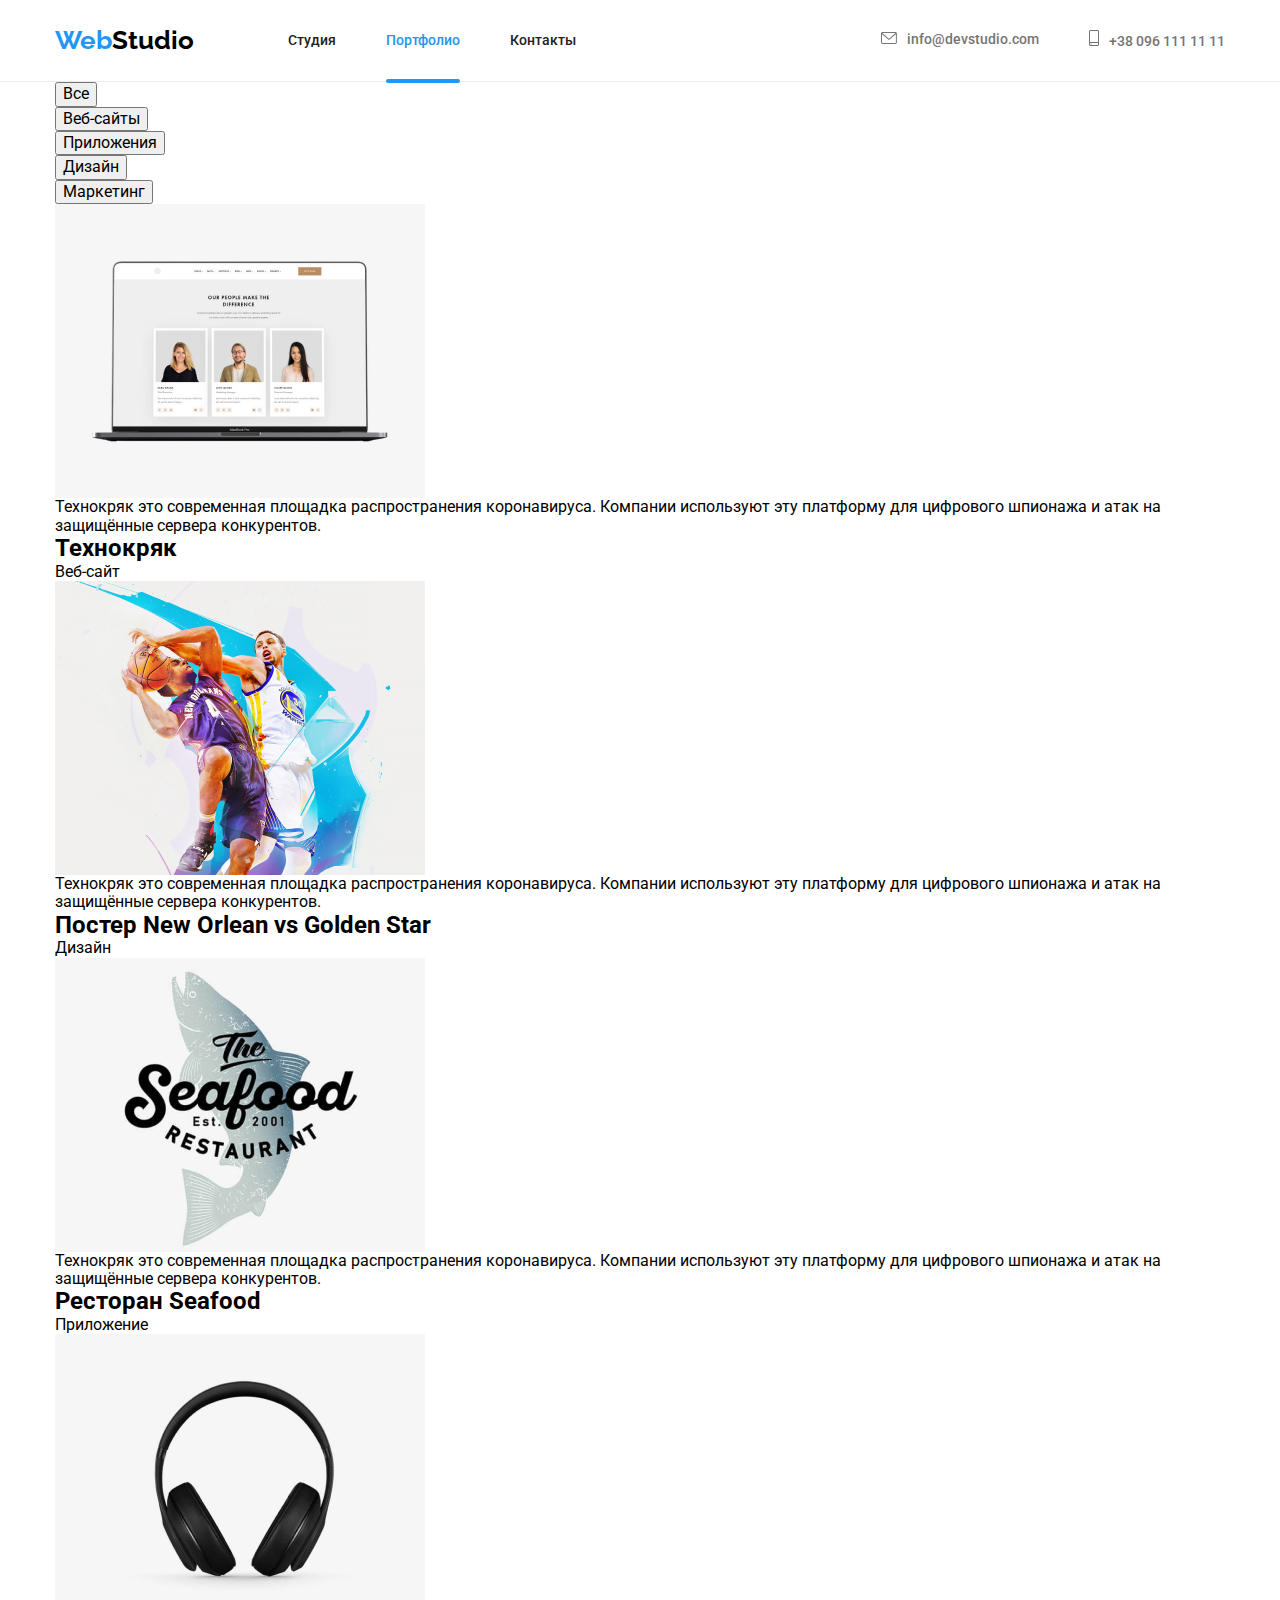
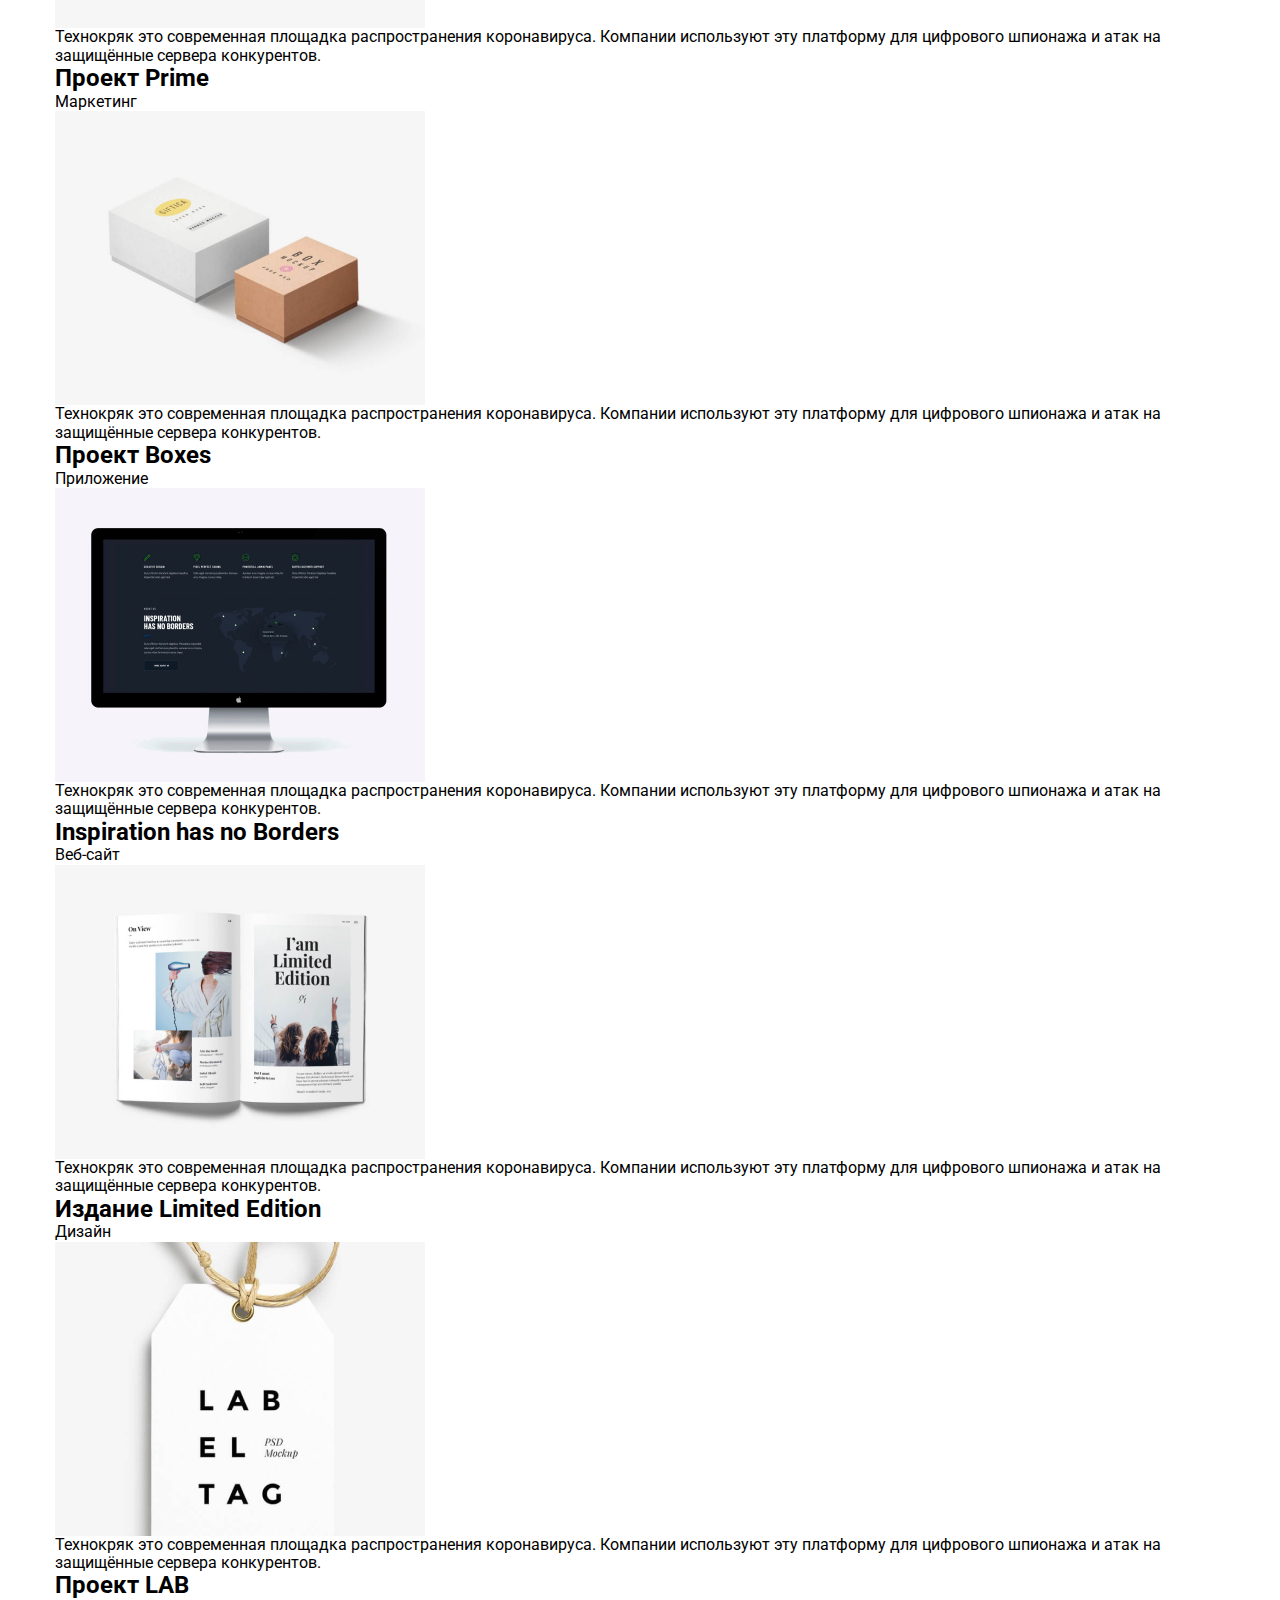
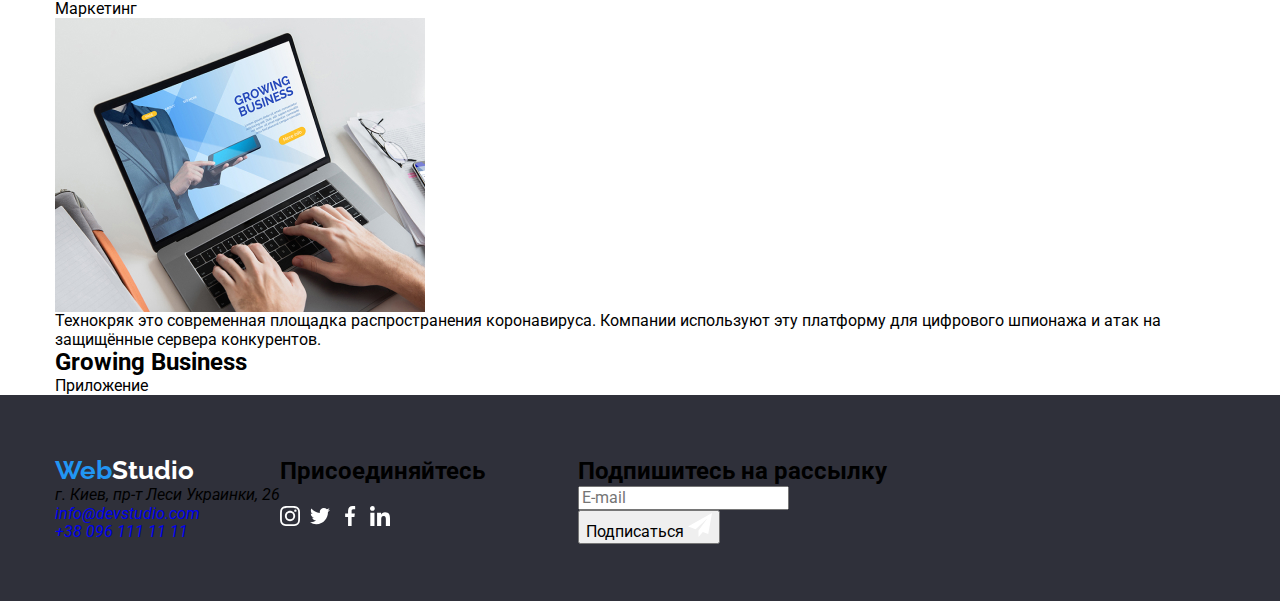
==== commit 8e1cc9b4: "correcrions" ====
--- a/portfolio.html
+++ b/portfolio.html
@@ -17,7 +17,7 @@
     <header class="header">
         <div class="container">
         <nav class="header-nav">
-            <a href="./index.html" class="logo"><span class="logo logo--color">Web</span>Studio</a>
+            <a href="./index.html" class="logo">Web<span class="logo header__logo">Studio</span></a>
             <ul class="nav-list">
                 <li class="nav-list__item"><a href="./index.html" class="nav-list__link">Студия</a></li>
                 <li class="nav-list__item"><a href="./portfolio.html" class="nav-list__link nav-list__link--current">Портфолио</a></li>
@@ -169,7 +169,7 @@
     <div class="container">
         <div class="footer-cnt">
             <div class="footer-wrapper">
-                <a href="./index.html" class="footer-logo"><span class="web">Web</span>Studio</a>
+                <a href="./index.html" class="logo">Web<span class="logo footer__logo">Studio</span></a>
                 <address>
                     <ul class="footer__list">
                         <li class="footer__adress">г. Киев, пр-т Леси Украинки, 26</li>
--- a/css/main.min.css
+++ b/css/main.min.css
@@ -1,2 +1,2 @@
-.container{width:1200px;padding-left:15px;padding-right:15px;margin-left:auto;margin-right:auto;border:1px solid red}.visually-hidden{position:absolute;width:1px;height:1px;margin:-1px;border:0;padding:0;white-space:nowrap;-webkit-clip-path:inset(100%);clip-path:inset(100%);clip:rect(0 0 0 0);overflow:hidden}ul{list-style:none;margin:0;padding:0}p{margin:0;padding:0}h1,h2,h3,h4,h5,h6{margin:0;padding:0}img{display:block;max-width:100%;height:auto}a{text-decoration:none}body{background-color:#fff;font-family:Roboto, sans-serif;font-style:normal;font-weight:400;overflow-x:auto}form{font-family:inherit}.header{border-bottom:1px solid #ececec}.header-nav,.nav-list,.nav-contacts{display:-webkit-box;display:-ms-flexbox;display:flex}.header-nav{-webkit-box-pack:justify;-ms-flex-pack:justify;justify-content:space-between;-webkit-box-align:center;-ms-flex-align:center;align-items:center;padding-top:25px;padding-bottom:25px}.logo{font-family:Raleway, sans-serif;font-weight:700;font-size:26px;line-height:1.2;color:#2196f3}.logo--color{color:#000}.nav-list{margin-right:305px;margin-left:93px}.nav-list__item:not(:last-child){margin-right:50px}.nav-list__link{position:relative;padding-top:32px;padding-bottom:32px;font-weight:500;font-size:14px;line-height:1.2;color:#212121;-webkit-transition:color 250ms cubic-bezier(0.4, 0, 0.2, 1);transition:color 250ms cubic-bezier(0.4, 0, 0.2, 1)}.nav-list__link:hover,.nav-list__link:focus{color:#2196f3}.nav-list__link--current{color:#2196f3}.nav-list__link--current::after{position:absolute;content:"";-webkit-transform:translateY(29px);transform:translateY(29px);display:block;width:100%;height:4px;border-radius:2px;background-color:#2196f3}.nav-contacts__item:not(:last-child){margin-right:50px}.nav-contacts__link{padding-top:32px;padding-bottom:32px;font-weight:500;font-size:14px;line-height:1.2;color:#757575;-webkit-transition:color 250ms cubic-bezier(0.4, 0, 0.2, 1);transition:color 250ms cubic-bezier(0.4, 0, 0.2, 1)}.nav-contacts__link:hover,.nav-contacts__link:focus{color:#2196f3}.nav-contacts__icon{margin-right:10px;fill:currentColor}.hero{text-align:center;height:600px;max-width:1600px;background:#c4c4c4;background-image:-webkit-gradient(linear, left top, left bottom, from(rgba(47,48,58,0.4)), to(rgba(47,48,58,0.4))),url(/images/bg.jpg);background-image:linear-gradient(rgba(47,48,58,0.4), rgba(47,48,58,0.4)),url(/images/bg.jpg)}.hero-wrapper{padding-top:200px;padding-bottom:200px}.hero__title{margin-bottom:30px;font-weight:900;font-size:44px;line-height:1.4;text-transform:uppercase;color:#fff}.hero__button{display:inline-block;padding:10px 32px;min-width:200px;border-radius:4px;font-family:inherit;font-weight:700;font-size:16px;line-height:1.9;letter-spacing:0.06em;text-align:center;border:none;background-color:#2196f3;color:#fff;cursor:pointer}.features-wrapper{display:-webkit-box;display:-ms-flexbox;display:flex;-webkit-box-pack:center;-ms-flex-pack:center;justify-content:center;-webkit-box-align:center;-ms-flex-align:center;align-items:center;margin-top:94px;margin-bottom:30px;width:270px;height:120px;background:#f5f4fa;border-radius:4px;-webkit-transition:-webkit-filter 250ms cubic-bezier(0.4, 0, 0.2, 1);transition:-webkit-filter 250ms cubic-bezier(0.4, 0, 0.2, 1);transition:filter 250ms cubic-bezier(0.4, 0, 0.2, 1);transition:filter 250ms cubic-bezier(0.4, 0, 0.2, 1), -webkit-filter 250ms cubic-bezier(0.4, 0, 0.2, 1)}.features-wrapper:hover{-webkit-filter:drop-shadow(0px 4px 4px rgba(0,0,0,0.25));filter:drop-shadow(0px 4px 4px rgba(0,0,0,0.25))}.features-list{display:-webkit-box;display:-ms-flexbox;display:flex}.features-list__item{padding-bottom:94px}.features-list__item:not(:last-child){margin-right:30px}.features-list__title{margin-bottom:10px;font-weight:700;font-size:14px;line-height:1.2;color:#212121}.features-list__text{font-size:14px;line-height:1.7;color:#757575}.work__title{margin-bottom:50px;font-weight:700;font-size:36px;line-height:1.2;text-align:center;color:#212121}.work-list{display:-webkit-box;display:-ms-flexbox;display:flex}.work-list__item{position:relative;padding-bottom:94px}.work-list__item:not(:last-child){margin-right:30px}.work-list__text{position:absolute;-webkit-transform:translateY(-100%);transform:translateY(-100%);display:-webkit-box;display:-ms-flexbox;display:flex;-webkit-box-align:center;-ms-flex-align:center;align-items:center;-webkit-box-pack:center;-ms-flex-pack:center;justify-content:center;height:70px;width:100%;font-weight:700;font-size:14px;line-height:1.14;text-transform:uppercase;color:#fff;background-color:rgba(47,48,58,0.8)}.team{background-color:#f5f4fa}.team__title{padding-top:94px;margin-bottom:50px;font-weight:700;font-size:36px;line-height:1.2;text-align:center;color:#212121}.team-list{display:-webkit-box;display:-ms-flexbox;display:flex;text-align:center}.team-list__item{margin-bottom:94px;-webkit-box-shadow:0px 1px 3px rgba(0,0,0,0.12),0px 1px 1px rgba(0,0,0,0.14),0px 2px 1px rgba(0,0,0,0.2);box-shadow:0px 1px 3px rgba(0,0,0,0.12),0px 1px 1px rgba(0,0,0,0.14),0px 2px 1px rgba(0,0,0,0.2);border-radius:0px 0px 4px 4px;background-color:#fff}.team-list__item:not(:last-child){margin-right:30px}.team-list__name{margin-top:30px;margin-bottom:10px;font-weight:500;font-size:16px;line-height:1.2;color:#212121}.team-list__text{margin-bottom:16px;font-size:16px;line-height:1.2;color:#757575}.team-socials{display:-webkit-inline-box;display:-ms-inline-flexbox;display:inline-flex;margin-right:auto;margin-left:auto}.team-socials__item{display:-webkit-box;display:-ms-flexbox;display:flex;width:44px;height:44px;-webkit-box-align:center;-ms-flex-align:center;align-items:center;-webkit-box-pack:center;-ms-flex-pack:center;justify-content:center;margin-bottom:30px}.team-socials__item:not(:last-child){margin-right:10px}.team-socials__link{display:-webkit-box;display:-ms-flexbox;display:flex;width:44px;height:44px;-webkit-box-align:center;-ms-flex-align:center;align-items:center;-webkit-box-pack:center;-ms-flex-pack:center;justify-content:center;border-radius:50%;fill:#afb1b8;-webkit-transition:background-color 250ms cubic-bezier(0.4, 0, 0.2, 1);transition:background-color 250ms cubic-bezier(0.4, 0, 0.2, 1)}.team-socials__link:hover,.team-socials__link:focus{background-color:#2196f3;color:#fff;outline:none}.team-socials__link:hover:hover .team-socials__icon,.team-socials__link:hover:focus .team-socials__icon,.team-socials__link:focus:hover .team-socials__icon,.team-socials__link:focus:focus .team-socials__icon{fill:currentColor}.partners__title{padding-top:94px;margin-bottom:50px;font-weight:700;font-size:36px;line-height:1.2;text-align:center;color:#212121}.partners-site{display:-webkit-inline-box;display:-ms-inline-flexbox;display:inline-flex;padding-bottom:94px}.partners-site__item:not(:last-child){margin-right:30px}.partners-site__link{display:-webkit-box;display:-ms-flexbox;display:flex;width:170px;height:90px;border:1px solid #afb1b9;-webkit-box-pack:center;-ms-flex-pack:center;justify-content:center;-webkit-box-align:center;-ms-flex-align:center;align-items:center;fill:#afb1b8;-webkit-transition:fill 250ms cubic-bezier(0.4, 0, 0.2, 1),border 250ms cubic-bezier(0.4, 0, 0.2, 1),border-radius 250ms cubic-bezier(0.4, 0, 0.2, 1);transition:fill 250ms cubic-bezier(0.4, 0, 0.2, 1),border 250ms cubic-bezier(0.4, 0, 0.2, 1),border-radius 250ms cubic-bezier(0.4, 0, 0.2, 1)}.partners-site__link:hover,.partners-site__link:focus{border:1px solid #2196f3;border-radius:4px;outline:none;fill:#2196f3}.footer{background-color:#2f303a}.footer-cnt{display:-webkit-inline-box;display:-ms-inline-flexbox;display:inline-flex;-webkit-box-align:baseline;-ms-flex-align:baseline;align-items:baseline}.footer-wrapper{padding-top:60px;padding-bottom:60px}.logo{display:inline-block;margin-bottom:20px}.logo--color{color:#fff}.footer-adress__item{font-style:normal;font-size:14px;line-height:1.7;color:#fff}.footer-adress__item:not(:last-child){margin-bottom:9px}.footer-adress__link{font-style:normal;font-size:14px;line-height:1.7;color:rgba(255,255,255,0.6);-webkit-transition:color 250ms cubic-bezier(0.4, 0, 0.2, 1);transition:color 250ms cubic-bezier(0.4, 0, 0.2, 1)}.footer-adress__link:hover,.footer-adress__link:focus{color:#2196f3}.footer-follow{margin-left:70px}.footer-follow__title{font-weight:700;font-size:14px;line-height:1.14;letter-spacing:0.03em;text-transform:uppercase;color:#fff}.footer-socials{margin-top:20px;display:-webkit-inline-box;display:-ms-inline-flexbox;display:inline-flex}.footer-socials__item:not(:last-child){margin-right:10px}.footer-socials__icon{fill:#fff}.footer-socials__link{display:-webkit-inline-box;display:-ms-inline-flexbox;display:inline-flex;width:44px;height:44px;-webkit-box-align:center;-ms-flex-align:center;align-items:center;-webkit-box-pack:center;-ms-flex-pack:center;justify-content:center;background-color:rgba(255,255,255,0.1);border-radius:50%;-webkit-transition:background-color 250ms cubic-bezier(0.4, 0, 0.2, 1);transition:background-color 250ms cubic-bezier(0.4, 0, 0.2, 1)}.footer-socials__link:hover,.footer-socials__link:focus{background-color:#2196f3;border-radius:50%;outline:none}.subscribe{margin-left:93px}.footerForm__email{margin-right:12px;margin-top:20px;min-width:358px;min-height:50px;border:1px solid rgba(255,255,255,0.3);-webkit-filter:drop-shadow(0px 4px 4px rgba(0,0,0,0.15));filter:drop-shadow(0px 4px 4px rgba(0,0,0,0.15));border-radius:4px;background-color:#2f303a;color:#fff}.footerForm__email::-webkit-input-placeholder{padding-left:16px;font-size:16px;line-height:1.25;letter-spacing:0.03em;color:rgba(255,255,255,0.6)}.footerForm__email:-ms-input-placeholder{padding-left:16px;font-size:16px;line-height:1.25;letter-spacing:0.03em;color:rgba(255,255,255,0.6)}.footerForm__email::-ms-input-placeholder{padding-left:16px;font-size:16px;line-height:1.25;letter-spacing:0.03em;color:rgba(255,255,255,0.6)}.footerForm__email::placeholder{padding-left:16px;font-size:16px;line-height:1.25;letter-spacing:0.03em;color:rgba(255,255,255,0.6)}.footerForm__button{display:-webkit-inline-box;display:-ms-inline-flexbox;display:inline-flex;-webkit-box-align:center;-ms-flex-align:center;align-items:center;padding:10px 32px;min-width:200px;border-radius:4px;font-weight:700;font-size:16px;line-height:1.9;letter-spacing:0.06em;text-align:center;border:none;background-color:#2196f3;color:#fff;cursor:pointer}.footerForm__icon{margin-left:10px}
+.container{width:1200px;padding-left:15px;padding-right:15px;margin-left:auto;margin-right:auto}.visually-hidden{position:absolute;width:1px;height:1px;margin:-1px;border:0;padding:0;white-space:nowrap;-webkit-clip-path:inset(100%);clip-path:inset(100%);clip:rect(0 0 0 0);overflow:hidden}ul{list-style:none;margin:0;padding:0}p{margin:0;padding:0}h1,h2,h3,h4,h5,h6{margin:0;padding:0}img{display:block;max-width:100%;height:auto}a{text-decoration:none}body{background-color:#fff;font-family:Roboto, sans-serif;font-style:normal;font-weight:400;overflow-x:auto}form{font-family:inherit}.header{border-bottom:1px solid #ececec}.header-nav{display:-webkit-box;display:-ms-flexbox;display:flex;-webkit-box-pack:justify;-ms-flex-pack:justify;justify-content:space-between;-webkit-box-align:center;-ms-flex-align:center;align-items:center;padding-top:25px;padding-bottom:25px}.logo{font-family:Raleway, sans-serif;font-weight:700;font-size:26px;line-height:1.2;color:#2196f3}.header__logo{color:#000}.nav-list{display:-webkit-box;display:-ms-flexbox;display:flex;margin-right:305px;margin-left:93px}.nav-list__item:not(:last-child){margin-right:50px}.nav-list__link{position:relative;padding-top:32px;padding-bottom:32px;font-weight:500;font-size:14px;line-height:1.2;color:#212121;-webkit-transition:color 250ms cubic-bezier(0.4, 0, 0.2, 1);transition:color 250ms cubic-bezier(0.4, 0, 0.2, 1)}.nav-list__link:hover,.nav-list__link:focus{color:#2196f3}.nav-list__link--current{color:#2196f3}.nav-list__link--current::after{position:absolute;content:"";-webkit-transform:translateY(29px);transform:translateY(29px);display:block;width:100%;height:4px;border-radius:2px;background-color:#2196f3}.nav-contacts{display:-webkit-box;display:-ms-flexbox;display:flex}.nav-contacts__item:not(:last-child){margin-right:50px}.nav-contacts__link{padding-top:32px;padding-bottom:32px;font-weight:500;font-size:14px;line-height:1.2;color:#757575;-webkit-transition:color 250ms cubic-bezier(0.4, 0, 0.2, 1);transition:color 250ms cubic-bezier(0.4, 0, 0.2, 1)}.nav-contacts__link:hover,.nav-contacts__link:focus{color:#2196f3}.nav-contacts__icon{margin-right:10px;fill:currentColor}.hero{text-align:center;height:600px;max-width:1600px;background:#c4c4c4;background-image:-webkit-gradient(linear, left top, left bottom, from(rgba(47,48,58,0.4)), to(rgba(47,48,58,0.4))),url(/images/bg.jpg);background-image:linear-gradient(rgba(47,48,58,0.4), rgba(47,48,58,0.4)),url(/images/bg.jpg)}.hero-wrapper{padding-top:200px;padding-bottom:200px}.hero__title{margin-bottom:30px;font-weight:900;font-size:44px;line-height:1.4;text-transform:uppercase;color:#fff}.hero__button{display:inline-block;padding:10px 32px;min-width:200px;border-radius:4px;font-family:inherit;font-weight:700;font-size:16px;line-height:1.9;letter-spacing:0.06em;text-align:center;border:none;background-color:#2196f3;color:#fff;cursor:pointer}.features-wrapper{display:-webkit-box;display:-ms-flexbox;display:flex;-webkit-box-pack:center;-ms-flex-pack:center;justify-content:center;-webkit-box-align:center;-ms-flex-align:center;align-items:center;margin-top:94px;margin-bottom:30px;width:270px;height:120px;background:#f5f4fa;border-radius:4px;-webkit-transition:-webkit-filter 250ms cubic-bezier(0.4, 0, 0.2, 1);transition:-webkit-filter 250ms cubic-bezier(0.4, 0, 0.2, 1);transition:filter 250ms cubic-bezier(0.4, 0, 0.2, 1);transition:filter 250ms cubic-bezier(0.4, 0, 0.2, 1), -webkit-filter 250ms cubic-bezier(0.4, 0, 0.2, 1)}.features-wrapper:hover{-webkit-filter:drop-shadow(0px 4px 4px rgba(0,0,0,0.25));filter:drop-shadow(0px 4px 4px rgba(0,0,0,0.25))}.features-list{display:-webkit-box;display:-ms-flexbox;display:flex}.features-list__item{padding-bottom:94px}.features-list__item:not(:last-child){margin-right:30px}.features-list__title{margin-bottom:10px;font-weight:700;font-size:14px;line-height:1.2;color:#212121}.features-list__text{font-size:14px;line-height:1.7;color:#757575}.work__title{margin-bottom:50px;font-weight:700;font-size:36px;line-height:1.2;text-align:center;color:#212121}.work-list{display:-webkit-box;display:-ms-flexbox;display:flex}.work-list__item{position:relative;padding-bottom:94px}.work-list__item:not(:last-child){margin-right:30px}.work-list__text{position:absolute;-webkit-transform:translateY(-100%);transform:translateY(-100%);display:-webkit-box;display:-ms-flexbox;display:flex;-webkit-box-align:center;-ms-flex-align:center;align-items:center;-webkit-box-pack:center;-ms-flex-pack:center;justify-content:center;height:70px;width:100%;font-weight:700;font-size:14px;line-height:1.14;text-transform:uppercase;color:#fff;background-color:rgba(47,48,58,0.8)}.team{background-color:#f5f4fa}.team__title{padding-top:94px;margin-bottom:50px;font-weight:700;font-size:36px;line-height:1.2;text-align:center;color:#212121}.team-list{display:-webkit-box;display:-ms-flexbox;display:flex;text-align:center}.team-list__item{margin-bottom:94px;-webkit-box-shadow:0px 1px 3px rgba(0,0,0,0.12),0px 1px 1px rgba(0,0,0,0.14),0px 2px 1px rgba(0,0,0,0.2);box-shadow:0px 1px 3px rgba(0,0,0,0.12),0px 1px 1px rgba(0,0,0,0.14),0px 2px 1px rgba(0,0,0,0.2);border-radius:0px 0px 4px 4px;background-color:#fff}.team-list__item:not(:last-child){margin-right:30px}.team-list__name{margin-top:30px;margin-bottom:10px;font-weight:500;font-size:16px;line-height:1.2;color:#212121}.team-list__text{margin-bottom:16px;font-size:16px;line-height:1.2;color:#757575}.team-socials{display:-webkit-inline-box;display:-ms-inline-flexbox;display:inline-flex;margin-right:auto;margin-left:auto}.team-socials__item{display:-webkit-box;display:-ms-flexbox;display:flex;width:44px;height:44px;-webkit-box-align:center;-ms-flex-align:center;align-items:center;-webkit-box-pack:center;-ms-flex-pack:center;justify-content:center;margin-bottom:30px}.team-socials__item:not(:last-child){margin-right:10px}.team-socials__link{display:-webkit-box;display:-ms-flexbox;display:flex;width:44px;height:44px;-webkit-box-align:center;-ms-flex-align:center;align-items:center;-webkit-box-pack:center;-ms-flex-pack:center;justify-content:center;border-radius:50%;fill:#afb1b8;-webkit-transition:background-color 250ms cubic-bezier(0.4, 0, 0.2, 1);transition:background-color 250ms cubic-bezier(0.4, 0, 0.2, 1)}.team-socials__link:hover,.team-socials__link:focus{background-color:#2196f3;color:#fff;outline:none}.team-socials__link:hover:hover .team-socials__icon,.team-socials__link:hover:focus .team-socials__icon,.team-socials__link:focus:hover .team-socials__icon,.team-socials__link:focus:focus .team-socials__icon{fill:currentColor}.partners__title{padding-top:94px;margin-bottom:50px;font-weight:700;font-size:36px;line-height:1.2;text-align:center;color:#212121}.partners-site{display:-webkit-inline-box;display:-ms-inline-flexbox;display:inline-flex;padding-bottom:94px}.partners-site__item:not(:last-child){margin-right:30px}.partners-site__link{display:-webkit-box;display:-ms-flexbox;display:flex;width:170px;height:90px;border:1px solid #afb1b9;-webkit-box-pack:center;-ms-flex-pack:center;justify-content:center;-webkit-box-align:center;-ms-flex-align:center;align-items:center;fill:#afb1b8;-webkit-transition:fill 250ms cubic-bezier(0.4, 0, 0.2, 1),border 250ms cubic-bezier(0.4, 0, 0.2, 1),border-radius 250ms cubic-bezier(0.4, 0, 0.2, 1);transition:fill 250ms cubic-bezier(0.4, 0, 0.2, 1),border 250ms cubic-bezier(0.4, 0, 0.2, 1),border-radius 250ms cubic-bezier(0.4, 0, 0.2, 1)}.partners-site__link:hover,.partners-site__link:focus{border:1px solid #2196f3;border-radius:4px;outline:none;fill:#2196f3}.footer{background-color:#2f303a}.footer-cnt{display:-webkit-inline-box;display:-ms-inline-flexbox;display:inline-flex;-webkit-box-align:baseline;-ms-flex-align:baseline;align-items:baseline}.footer-wrapper{padding-top:60px;padding-bottom:60px}.footer__logo{color:#fff}.footer-adress__item{font-style:normal;font-size:14px;line-height:1.7;color:#fff}.footer-adress__item:not(:last-child){margin-bottom:9px}.footer-adress__item:first-child{margin-top:20px}.footer-adress__link{font-style:normal;font-size:14px;line-height:1.7;color:rgba(255,255,255,0.6);-webkit-transition:color 250ms cubic-bezier(0.4, 0, 0.2, 1);transition:color 250ms cubic-bezier(0.4, 0, 0.2, 1)}.footer-adress__link:hover,.footer-adress__link:focus{color:#2196f3}.footer-follow{margin-left:70px}.footer-follow__title{font-weight:700;font-size:14px;line-height:1.14;letter-spacing:0.03em;text-transform:uppercase;color:#fff}.footer-socials{margin-top:20px;display:-webkit-inline-box;display:-ms-inline-flexbox;display:inline-flex}.footer-socials__item:not(:last-child){margin-right:10px}.footer-socials__icon{fill:#fff}.footer-socials__link{display:-webkit-inline-box;display:-ms-inline-flexbox;display:inline-flex;width:44px;height:44px;-webkit-box-align:center;-ms-flex-align:center;align-items:center;-webkit-box-pack:center;-ms-flex-pack:center;justify-content:center;background-color:rgba(255,255,255,0.1);border-radius:50%;-webkit-transition:background-color 250ms cubic-bezier(0.4, 0, 0.2, 1);transition:background-color 250ms cubic-bezier(0.4, 0, 0.2, 1)}.footer-socials__link:hover,.footer-socials__link:focus{background-color:#2196f3;border-radius:50%;outline:none}.subscribe{margin-left:93px}.footerForm__email{margin-right:12px;margin-top:20px;min-width:358px;min-height:50px;border:1px solid rgba(255,255,255,0.3);-webkit-filter:drop-shadow(0px 4px 4px rgba(0,0,0,0.15));filter:drop-shadow(0px 4px 4px rgba(0,0,0,0.15));border-radius:4px;background-color:#2f303a;color:#fff}.footerForm__email::-webkit-input-placeholder{padding-left:16px;font-size:16px;line-height:1.25;letter-spacing:0.03em;color:rgba(255,255,255,0.6)}.footerForm__email:-ms-input-placeholder{padding-left:16px;font-size:16px;line-height:1.25;letter-spacing:0.03em;color:rgba(255,255,255,0.6)}.footerForm__email::-ms-input-placeholder{padding-left:16px;font-size:16px;line-height:1.25;letter-spacing:0.03em;color:rgba(255,255,255,0.6)}.footerForm__email::placeholder{padding-left:16px;font-size:16px;line-height:1.25;letter-spacing:0.03em;color:rgba(255,255,255,0.6)}.footerForm__button{display:-webkit-inline-box;display:-ms-inline-flexbox;display:inline-flex;-webkit-box-align:center;-ms-flex-align:center;align-items:center;padding:10px 32px;min-width:200px;border-radius:4px;font-weight:700;font-size:16px;line-height:1.9;letter-spacing:0.06em;text-align:center;border:none;background-color:#2196f3;color:#fff;cursor:pointer}.footerForm__icon{margin-left:10px}.backdrop{position:fixed;top:0;left:0;width:100%;height:100%;opacity:1;background-color:rgba(0,0,0,0.2);-webkit-transition:opacity 250ms cubic-bezier(0.4, 0, 0.2, 1);transition:opacity 250ms cubic-bezier(0.4, 0, 0.2, 1)}.backdrop.is-hidden{opacity:0;pointer-events:none}.modal{position:absolute;top:50%;left:50%;-webkit-transform:translate(-50%, -50%) scale(1);transform:translate(-50%, -50%) scale(1);padding:40px;width:528px;height:581px;background-color:#fff;-webkit-transition:-webkit-transform 250ms cubic-bezier(0.4, 0, 0.2, 1);transition:-webkit-transform 250ms cubic-bezier(0.4, 0, 0.2, 1);transition:transform 250ms cubic-bezier(0.4, 0, 0.2, 1);transition:transform 250ms cubic-bezier(0.4, 0, 0.2, 1), -webkit-transform 250ms cubic-bezier(0.4, 0, 0.2, 1)}.backdrop.is-hidden .modal{-webkit-transform:translate(-50%, -50%) scale(0.9);transform:translate(-50%, -50%) scale(0.9)}.modal__title{font-weight:bold;font-size:20px;line-height:1.15;text-align:center;letter-spacing:0.03em;color:#212121;margin-bottom:30px}
 /*# sourceMappingURL=main.min.css.map */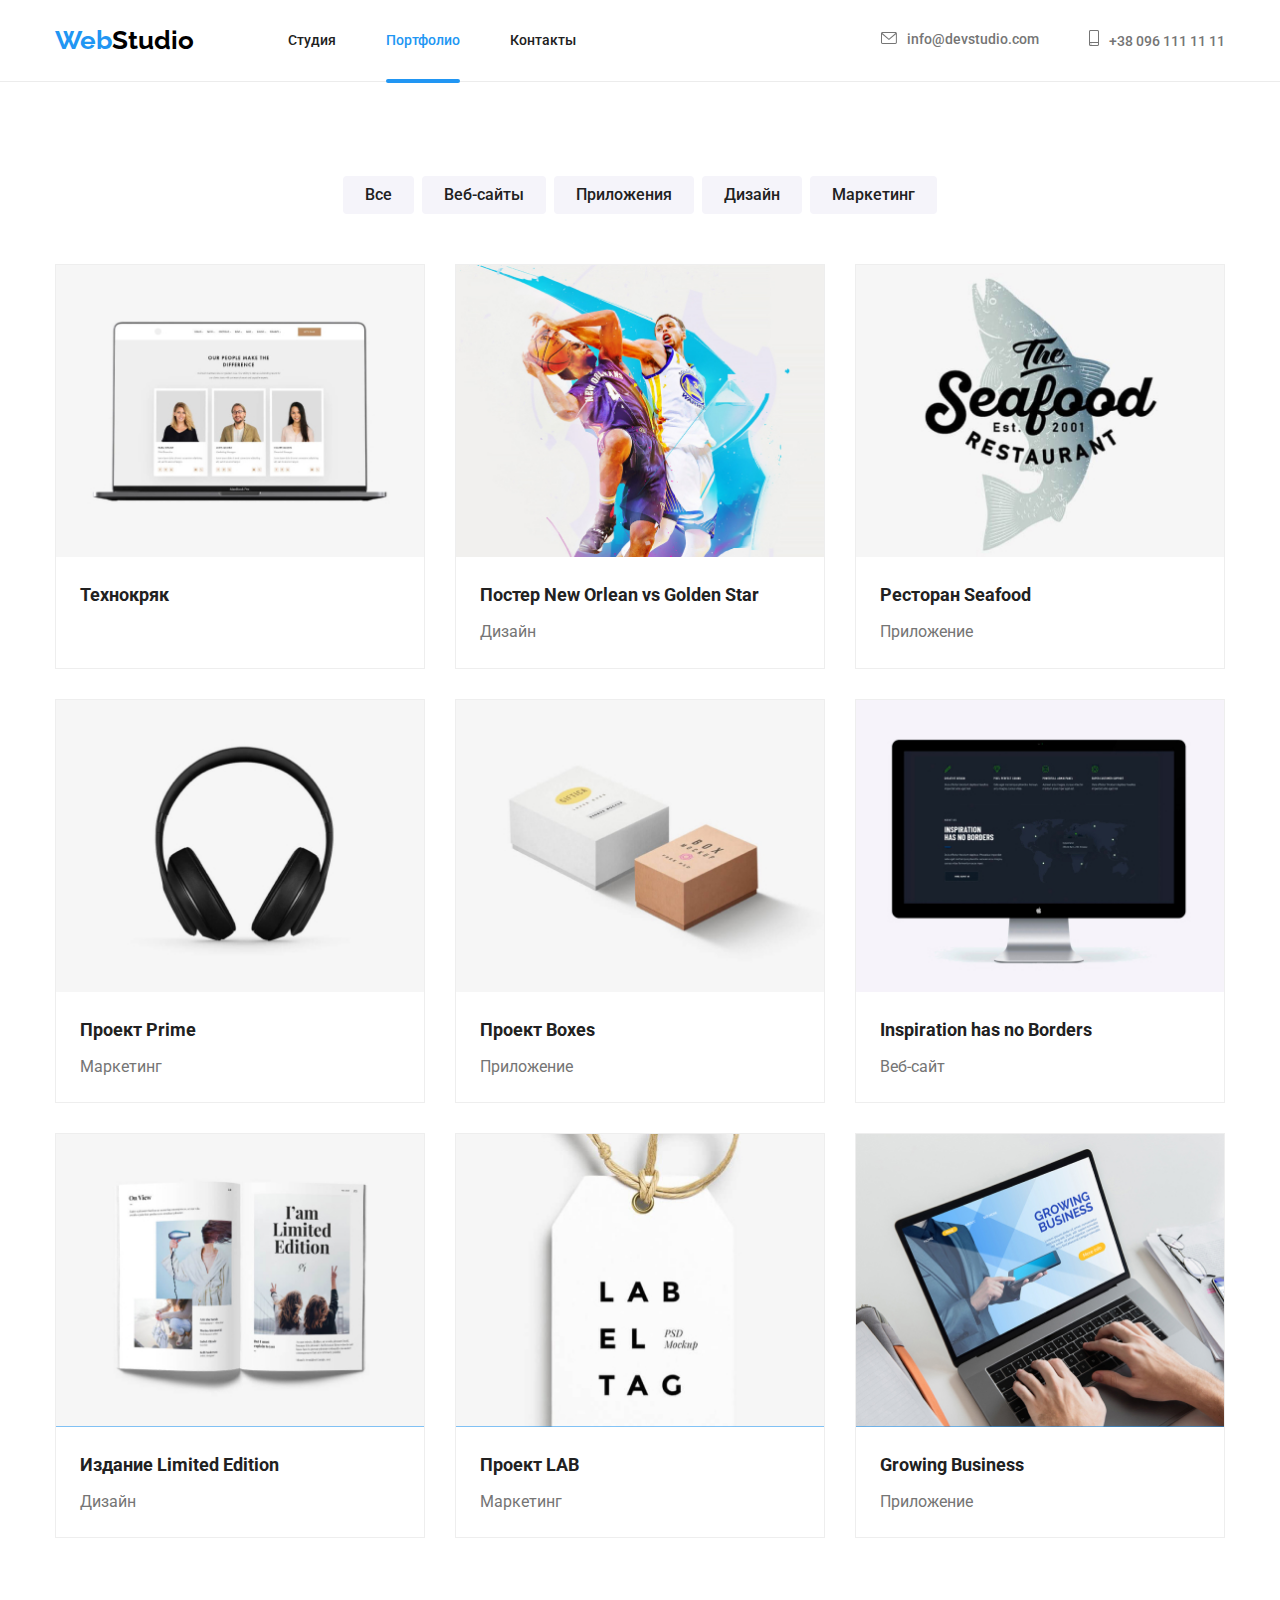
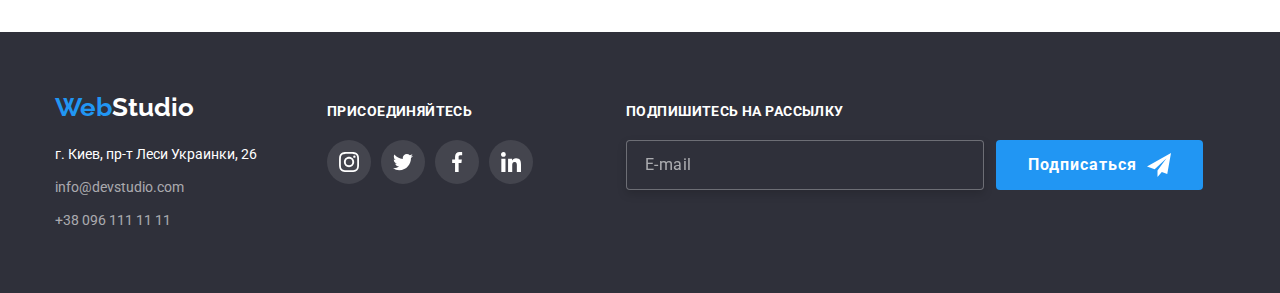
==== commit 3332ea16: "_portfolio-cards and filters" ====
--- a/portfolio.html
+++ b/portfolio.html
@@ -40,15 +40,13 @@
     <main class="heroPortfolio">
         <div class="container">
         <h1 class="visually-hidden">Наши проекты</h1>
-        <div class="hero__listWrapper">
-            <ul class="hero-list">
-            <li><button class="hero-list__button" type="button">Все</button></li>
-            <li><button class="hero-list__button" type="button">Веб-сайты</button></li>
-            <li><button class="hero-list__button" type="button">Приложения</button></li>
-            <li><button class="hero-list__button" type="button">Дизайн</button></li>
-            <li><button class="hero-list__button" type="button">Маркетинг</button></li>
+            <ul class="hero-filter">
+            <li class="hero-filter__item"><button class="hero-filter__button" type="button">Все</button></li>
+            <li class="hero-filter__item"><button class="hero-filter__button" type="button">Веб-сайты</button></li>
+            <li class="hero-filter__item"><button class="hero-filter__button" type="button">Приложения</button></li>
+            <li class="hero-filter__item"><button class="hero-filter__button" type="button">Дизайн</button></li>
+            <li class="hero-filter__item"><button class="hero-filter__button" type="button">Маркетинг</button></li>
         </ul>
-        </div>
         <div class="hero-thumb">
         <ul class="hero-cards">
             <li class="hero-cards__item">
@@ -71,7 +69,7 @@
                     </div>
                 <div class="card-content">
                 <h2 class="hero-cards__title">Постер New Orlean vs Golden Star</h2>
-                <p class="hero-cards__text">Дизайн</p>
+                <p class="hero-cards__subtitle">Дизайн</p>
                 </div>
             </li>
             <li class="hero-cards__item">
@@ -83,7 +81,7 @@
                     </div>
                 <div class="card-content">
                 <h2 class="hero-cards__title">Ресторан Seafood</h2>
-                <p class="hero-cards__text">Приложение</p>
+                <p class="hero-cards__subtitle">Приложение</p>
                 </div>
             </li>
             <li class="hero-cards__item">
@@ -95,7 +93,7 @@
                 </div>
                 <div class="card-content">
                 <h2 class="hero-cards__title">Проект Prime</h2>
-                <p class="hero-cards__text">Маркетинг</p>
+                <p class="hero-cards__subtitle">Маркетинг</p>
                 </div>
             </li>
             <li class="hero-cards__item">
@@ -107,7 +105,7 @@
                 </div>
                 <div class="card-content">
                 <h2 class="hero-cards__title">Проект Boxes</h2>
-                <p class="hero-cards__text">Приложение</p>
+                <p class="hero-cards__subtitle">Приложение</p>
                 </div>
             </li>
             <li class="hero-cards__item">
@@ -119,7 +117,7 @@
                 </div>
                 <div class="card-content">
                 <h2 class="hero-cards__title">Inspiration has no Borders</h2>
-                <p class="hero-cards__text">Веб-сайт</p>
+                <p class="hero-cards__subtitle">Веб-сайт</p>
                 </div>
             </li>
             <li class="hero-cards__item">
@@ -131,19 +129,19 @@
                 </div>
                 <div class="card-content">
                 <h2 class="hero-cards__title">Издание Limited Edition</h2>
-                <p class="hero-cards__text">Дизайн</p>
+                <p class="hero-cards__subtitle">Дизайн</p>
                 </div>
             </li>
             <li class="hero-cards__item">
                 <div class="hero-cards__overlay">
                     <img src="./images/img7.jpg" alt="img" width="370">
-                    <p class="hero-cards__-text">Технокряк это современная площадка распространения коронавируса. Компании используют эту
+                    <p class="hero-cards__text">Технокряк это современная площадка распространения коронавируса. Компании используют эту
                         платформу для цифрового
                         шпионажа и атак на защищённые сервера конкурентов.</p>
                 </div>
                 <div class="card-content">
                 <h2 class="hero-cards__title">Проект LAB</h2>
-                <p class="hero-cards__text">Маркетинг</p>
+                <p class="hero-cards__subtitle">Маркетинг</p>
                 </div>
             </li>
             <li class="hero-cards__item">
@@ -155,7 +153,7 @@
                 </div>
                 <div class="card-content">
                 <h2 class="hero-cards__title">Growing Business</h2>
-                <p class="hero-cards__text">Приложение</p>
+                <p class="hero-cards__subtitle">Приложение</p>
                 </div>
             </li>
 
@@ -165,74 +163,72 @@
 
     </main>
     <!-- Футер -->
-<footer class="footer">
-    <div class="container">
-        <div class="footer-cnt">
+    <footer class="footer">
+        <div class="container">
+            <div class="footer-cnt">
             <div class="footer-wrapper">
                 <a href="./index.html" class="logo">Web<span class="logo footer__logo">Studio</span></a>
-                <address>
-                    <ul class="footer__list">
-                        <li class="footer__adress">г. Киев, пр-т Леси Украинки, 26</li>
-                        <li><a class="footer__link" href="mailto:info@devstudio.com">info@devstudio.com</a></li>
-                        <li><a class="footer__link" href="tel:+380961111111">+38 096 111 11 11</a></li>
-                    </ul>
-                </address>
-            </div>
-            <div class="footer-links">
-                <h2 class="footer-links__title">Присоединяйтесь</h2>
-                <ul class="footer-socials">
-                    <li class="footer-socials__item">
-                        <a href="#">
-                            <svg class="footer-socials__icon" width="20px" height="20px">
-                                <use href="./images/symbol-defs.svg#icon-instagram"></use>
-                            </svg>
-                        </a>
-                    </li>
-                    <li class="footer-socials__item">
-                        <a href="#">
-                            <svg class="footer-socials__icon" width="20px" height="20px">
-                                <use href="./images/symbol-defs.svg#icon-twitter"></use>
-                            </svg>
-                        </a>
-                    </li>
-                    <li class="footer-socials__item">
-                        <a href="#">
-                            <svg class="footer-socials__icon" width="20px" height="20px">
-                                <use href="./images/symbol-defs.svg#icon-facebook"></use>
-                            </svg>
-                        </a>
-                    </li>
-                    <li class="footer-socials__item">
-                        <a href="#">
-                            <svg class="footer-socials__icon" width="20px" height="20px">
-                                <use href="./images/symbol-defs.svg#icon-linkedin"></use>
-                            </svg>
-                        </a>
-                    </li>
-                </ul>
-            </div>
-            <div class="subscribe">
-                <h2 class="subscribe__title">Подпишитесь на рассылку</h2>
-
-                <form>
-                    <label class="subscribe__label">
-                        <input class="subscribe__email" type="email" name="email" placeholder="E-mail">
-
-                    </label>
-
-                </form>
-                <button class="subscribe__button" type="button">Подписаться
-                    <svg class="subscribe__icon" width="24px" height="24px">
-                        <use href="./images/symbol-defs.svg#icon-send"></use>
-                    </svg>
-                </button>
-
-            </div>
-
-
-        </div>
+        <address>
+            <ul class="footer-adress">
+            <li class="footer-adress__item">г. Киев, пр-т Леси Украинки, 26</li>
+            <li class="footer-adress__item"><a class="footer-adress__link" href="mailto:info@devstudio.com">info@devstudio.com</a></li>
+            <li class="footer-adress__item"><a class="footer-adress__link" href="tel:+380961111111">+38 096 111 11 11</a></li>
+           </ul>
+        </address>
+        </div>
+        <div class="footer-follow">
+            <h2 class="footer-follow__title">Присоединяйтесь</h2>
+            <ul class="footer-socials">
+                <li class="footer-socials__item">
+                    <a class="footer-socials__link" href="#">
+                    <svg class="footer-socials__icon" width="20px" height="20px">
+                        <use href="./images/symbol-defs.svg#icon-instagram"></use>
+                    </svg>
+                    </a>
+                </li>
+                <li class="footer-socials__item">
+                    <a class="footer-socials__link" href="#">
+                    <svg class="footer-socials__icon" width="20px" height="20px">
+                        <use href="./images/symbol-defs.svg#icon-twitter"></use>
+                    </svg>
+                    </a>
+                </li>
+                <li class="footer-socials__item">
+                    <a class="footer-socials__link" href="#">
+                    <svg class="footer-socials__icon" width="20px" height="20px">
+                        <use href="./images/symbol-defs.svg#icon-facebook"></use>
+                    </svg>
+                    </a>
+                </li>
+                <li class="footer-socials__item">
+                    <a class="footer-socials__link" href="#">
+                    <svg class="footer-socials__icon" width="20px" height="20px">
+                        <use href="./images/symbol-defs.svg#icon-linkedin"></use>
+                    </svg>
+                    </a>
+                </li>
+            </ul>
+        </div>
+        <div class="subscribe">
+    <h2 class="subscribe__title footer-follow__title">Подпишитесь на рассылку</h2>
+    
+    <form class="footerForm">
+    <label class="footerForm__label">
+        <input class="footerForm__email"  type="email" name="email" placeholder="E-mail" >
+        
+    </label>
+    
+    </form>
+    <button class="footerForm__button" type="button">Подписаться
+        <svg class="footerForm__icon" width="24px" height="24px">
+            <use href="./images/symbol-defs.svg#icon-send"></use>
+        </svg>
+     </button>
+        </div>
+        
+        
     </div>
-</footer>
-
+        </div>
+    </footer>
 </body>
 </html>--- a/css/main.min.css
+++ b/css/main.min.css
@@ -1,2 +1,2 @@
-.container{width:1200px;padding-left:15px;padding-right:15px;margin-left:auto;margin-right:auto}.visually-hidden{position:absolute;width:1px;height:1px;margin:-1px;border:0;padding:0;white-space:nowrap;-webkit-clip-path:inset(100%);clip-path:inset(100%);clip:rect(0 0 0 0);overflow:hidden}ul{list-style:none;margin:0;padding:0}p{margin:0;padding:0}h1,h2,h3,h4,h5,h6{margin:0;padding:0}img{display:block;max-width:100%;height:auto}a{text-decoration:none}body{background-color:#fff;font-family:Roboto, sans-serif;font-style:normal;font-weight:400;overflow-x:auto}form{font-family:inherit}.header{border-bottom:1px solid #ececec}.header-nav{display:-webkit-box;display:-ms-flexbox;display:flex;-webkit-box-pack:justify;-ms-flex-pack:justify;justify-content:space-between;-webkit-box-align:center;-ms-flex-align:center;align-items:center;padding-top:25px;padding-bottom:25px}.logo{font-family:Raleway, sans-serif;font-weight:700;font-size:26px;line-height:1.2;color:#2196f3}.header__logo{color:#000}.nav-list{display:-webkit-box;display:-ms-flexbox;display:flex;margin-right:305px;margin-left:93px}.nav-list__item:not(:last-child){margin-right:50px}.nav-list__link{position:relative;padding-top:32px;padding-bottom:32px;font-weight:500;font-size:14px;line-height:1.2;color:#212121;-webkit-transition:color 250ms cubic-bezier(0.4, 0, 0.2, 1);transition:color 250ms cubic-bezier(0.4, 0, 0.2, 1)}.nav-list__link:hover,.nav-list__link:focus{color:#2196f3}.nav-list__link--current{color:#2196f3}.nav-list__link--current::after{position:absolute;content:"";-webkit-transform:translateY(29px);transform:translateY(29px);display:block;width:100%;height:4px;border-radius:2px;background-color:#2196f3}.nav-contacts{display:-webkit-box;display:-ms-flexbox;display:flex}.nav-contacts__item:not(:last-child){margin-right:50px}.nav-contacts__link{padding-top:32px;padding-bottom:32px;font-weight:500;font-size:14px;line-height:1.2;color:#757575;-webkit-transition:color 250ms cubic-bezier(0.4, 0, 0.2, 1);transition:color 250ms cubic-bezier(0.4, 0, 0.2, 1)}.nav-contacts__link:hover,.nav-contacts__link:focus{color:#2196f3}.nav-contacts__icon{margin-right:10px;fill:currentColor}.hero{text-align:center;height:600px;max-width:1600px;background:#c4c4c4;background-image:-webkit-gradient(linear, left top, left bottom, from(rgba(47,48,58,0.4)), to(rgba(47,48,58,0.4))),url(/images/bg.jpg);background-image:linear-gradient(rgba(47,48,58,0.4), rgba(47,48,58,0.4)),url(/images/bg.jpg)}.hero-wrapper{padding-top:200px;padding-bottom:200px}.hero__title{margin-bottom:30px;font-weight:900;font-size:44px;line-height:1.4;text-transform:uppercase;color:#fff}.hero__button{display:inline-block;padding:10px 32px;min-width:200px;border-radius:4px;font-family:inherit;font-weight:700;font-size:16px;line-height:1.9;letter-spacing:0.06em;text-align:center;border:none;background-color:#2196f3;color:#fff;cursor:pointer}.features-wrapper{display:-webkit-box;display:-ms-flexbox;display:flex;-webkit-box-pack:center;-ms-flex-pack:center;justify-content:center;-webkit-box-align:center;-ms-flex-align:center;align-items:center;margin-top:94px;margin-bottom:30px;width:270px;height:120px;background:#f5f4fa;border-radius:4px;-webkit-transition:-webkit-filter 250ms cubic-bezier(0.4, 0, 0.2, 1);transition:-webkit-filter 250ms cubic-bezier(0.4, 0, 0.2, 1);transition:filter 250ms cubic-bezier(0.4, 0, 0.2, 1);transition:filter 250ms cubic-bezier(0.4, 0, 0.2, 1), -webkit-filter 250ms cubic-bezier(0.4, 0, 0.2, 1)}.features-wrapper:hover{-webkit-filter:drop-shadow(0px 4px 4px rgba(0,0,0,0.25));filter:drop-shadow(0px 4px 4px rgba(0,0,0,0.25))}.features-list{display:-webkit-box;display:-ms-flexbox;display:flex}.features-list__item{padding-bottom:94px}.features-list__item:not(:last-child){margin-right:30px}.features-list__title{margin-bottom:10px;font-weight:700;font-size:14px;line-height:1.2;color:#212121}.features-list__text{font-size:14px;line-height:1.7;color:#757575}.work__title{margin-bottom:50px;font-weight:700;font-size:36px;line-height:1.2;text-align:center;color:#212121}.work-list{display:-webkit-box;display:-ms-flexbox;display:flex}.work-list__item{position:relative;padding-bottom:94px}.work-list__item:not(:last-child){margin-right:30px}.work-list__text{position:absolute;-webkit-transform:translateY(-100%);transform:translateY(-100%);display:-webkit-box;display:-ms-flexbox;display:flex;-webkit-box-align:center;-ms-flex-align:center;align-items:center;-webkit-box-pack:center;-ms-flex-pack:center;justify-content:center;height:70px;width:100%;font-weight:700;font-size:14px;line-height:1.14;text-transform:uppercase;color:#fff;background-color:rgba(47,48,58,0.8)}.team{background-color:#f5f4fa}.team__title{padding-top:94px;margin-bottom:50px;font-weight:700;font-size:36px;line-height:1.2;text-align:center;color:#212121}.team-list{display:-webkit-box;display:-ms-flexbox;display:flex;text-align:center}.team-list__item{margin-bottom:94px;-webkit-box-shadow:0px 1px 3px rgba(0,0,0,0.12),0px 1px 1px rgba(0,0,0,0.14),0px 2px 1px rgba(0,0,0,0.2);box-shadow:0px 1px 3px rgba(0,0,0,0.12),0px 1px 1px rgba(0,0,0,0.14),0px 2px 1px rgba(0,0,0,0.2);border-radius:0px 0px 4px 4px;background-color:#fff}.team-list__item:not(:last-child){margin-right:30px}.team-list__name{margin-top:30px;margin-bottom:10px;font-weight:500;font-size:16px;line-height:1.2;color:#212121}.team-list__text{margin-bottom:16px;font-size:16px;line-height:1.2;color:#757575}.team-socials{display:-webkit-inline-box;display:-ms-inline-flexbox;display:inline-flex;margin-right:auto;margin-left:auto}.team-socials__item{display:-webkit-box;display:-ms-flexbox;display:flex;width:44px;height:44px;-webkit-box-align:center;-ms-flex-align:center;align-items:center;-webkit-box-pack:center;-ms-flex-pack:center;justify-content:center;margin-bottom:30px}.team-socials__item:not(:last-child){margin-right:10px}.team-socials__link{display:-webkit-box;display:-ms-flexbox;display:flex;width:44px;height:44px;-webkit-box-align:center;-ms-flex-align:center;align-items:center;-webkit-box-pack:center;-ms-flex-pack:center;justify-content:center;border-radius:50%;fill:#afb1b8;-webkit-transition:background-color 250ms cubic-bezier(0.4, 0, 0.2, 1);transition:background-color 250ms cubic-bezier(0.4, 0, 0.2, 1)}.team-socials__link:hover,.team-socials__link:focus{background-color:#2196f3;color:#fff;outline:none}.team-socials__link:hover:hover .team-socials__icon,.team-socials__link:hover:focus .team-socials__icon,.team-socials__link:focus:hover .team-socials__icon,.team-socials__link:focus:focus .team-socials__icon{fill:currentColor}.partners__title{padding-top:94px;margin-bottom:50px;font-weight:700;font-size:36px;line-height:1.2;text-align:center;color:#212121}.partners-site{display:-webkit-inline-box;display:-ms-inline-flexbox;display:inline-flex;padding-bottom:94px}.partners-site__item:not(:last-child){margin-right:30px}.partners-site__link{display:-webkit-box;display:-ms-flexbox;display:flex;width:170px;height:90px;border:1px solid #afb1b9;-webkit-box-pack:center;-ms-flex-pack:center;justify-content:center;-webkit-box-align:center;-ms-flex-align:center;align-items:center;fill:#afb1b8;-webkit-transition:fill 250ms cubic-bezier(0.4, 0, 0.2, 1),border 250ms cubic-bezier(0.4, 0, 0.2, 1),border-radius 250ms cubic-bezier(0.4, 0, 0.2, 1);transition:fill 250ms cubic-bezier(0.4, 0, 0.2, 1),border 250ms cubic-bezier(0.4, 0, 0.2, 1),border-radius 250ms cubic-bezier(0.4, 0, 0.2, 1)}.partners-site__link:hover,.partners-site__link:focus{border:1px solid #2196f3;border-radius:4px;outline:none;fill:#2196f3}.footer{background-color:#2f303a}.footer-cnt{display:-webkit-inline-box;display:-ms-inline-flexbox;display:inline-flex;-webkit-box-align:baseline;-ms-flex-align:baseline;align-items:baseline}.footer-wrapper{padding-top:60px;padding-bottom:60px}.footer__logo{color:#fff}.footer-adress__item{font-style:normal;font-size:14px;line-height:1.7;color:#fff}.footer-adress__item:not(:last-child){margin-bottom:9px}.footer-adress__item:first-child{margin-top:20px}.footer-adress__link{font-style:normal;font-size:14px;line-height:1.7;color:rgba(255,255,255,0.6);-webkit-transition:color 250ms cubic-bezier(0.4, 0, 0.2, 1);transition:color 250ms cubic-bezier(0.4, 0, 0.2, 1)}.footer-adress__link:hover,.footer-adress__link:focus{color:#2196f3}.footer-follow{margin-left:70px}.footer-follow__title{font-weight:700;font-size:14px;line-height:1.14;letter-spacing:0.03em;text-transform:uppercase;color:#fff}.footer-socials{margin-top:20px;display:-webkit-inline-box;display:-ms-inline-flexbox;display:inline-flex}.footer-socials__item:not(:last-child){margin-right:10px}.footer-socials__icon{fill:#fff}.footer-socials__link{display:-webkit-inline-box;display:-ms-inline-flexbox;display:inline-flex;width:44px;height:44px;-webkit-box-align:center;-ms-flex-align:center;align-items:center;-webkit-box-pack:center;-ms-flex-pack:center;justify-content:center;background-color:rgba(255,255,255,0.1);border-radius:50%;-webkit-transition:background-color 250ms cubic-bezier(0.4, 0, 0.2, 1);transition:background-color 250ms cubic-bezier(0.4, 0, 0.2, 1)}.footer-socials__link:hover,.footer-socials__link:focus{background-color:#2196f3;border-radius:50%;outline:none}.subscribe{margin-left:93px}.footerForm__email{margin-right:12px;margin-top:20px;min-width:358px;min-height:50px;border:1px solid rgba(255,255,255,0.3);-webkit-filter:drop-shadow(0px 4px 4px rgba(0,0,0,0.15));filter:drop-shadow(0px 4px 4px rgba(0,0,0,0.15));border-radius:4px;background-color:#2f303a;color:#fff}.footerForm__email::-webkit-input-placeholder{padding-left:16px;font-size:16px;line-height:1.25;letter-spacing:0.03em;color:rgba(255,255,255,0.6)}.footerForm__email:-ms-input-placeholder{padding-left:16px;font-size:16px;line-height:1.25;letter-spacing:0.03em;color:rgba(255,255,255,0.6)}.footerForm__email::-ms-input-placeholder{padding-left:16px;font-size:16px;line-height:1.25;letter-spacing:0.03em;color:rgba(255,255,255,0.6)}.footerForm__email::placeholder{padding-left:16px;font-size:16px;line-height:1.25;letter-spacing:0.03em;color:rgba(255,255,255,0.6)}.footerForm__button{display:-webkit-inline-box;display:-ms-inline-flexbox;display:inline-flex;-webkit-box-align:center;-ms-flex-align:center;align-items:center;padding:10px 32px;min-width:200px;border-radius:4px;font-weight:700;font-size:16px;line-height:1.9;letter-spacing:0.06em;text-align:center;border:none;background-color:#2196f3;color:#fff;cursor:pointer}.footerForm__icon{margin-left:10px}.backdrop{position:fixed;top:0;left:0;width:100%;height:100%;opacity:1;background-color:rgba(0,0,0,0.2);-webkit-transition:opacity 250ms cubic-bezier(0.4, 0, 0.2, 1);transition:opacity 250ms cubic-bezier(0.4, 0, 0.2, 1)}.backdrop.is-hidden{opacity:0;pointer-events:none}.modal{position:absolute;top:50%;left:50%;-webkit-transform:translate(-50%, -50%) scale(1);transform:translate(-50%, -50%) scale(1);padding:40px;width:528px;height:581px;background-color:#fff;-webkit-transition:-webkit-transform 250ms cubic-bezier(0.4, 0, 0.2, 1);transition:-webkit-transform 250ms cubic-bezier(0.4, 0, 0.2, 1);transition:transform 250ms cubic-bezier(0.4, 0, 0.2, 1);transition:transform 250ms cubic-bezier(0.4, 0, 0.2, 1), -webkit-transform 250ms cubic-bezier(0.4, 0, 0.2, 1)}.backdrop.is-hidden .modal{-webkit-transform:translate(-50%, -50%) scale(0.9);transform:translate(-50%, -50%) scale(0.9)}.modal__title{font-weight:bold;font-size:20px;line-height:1.15;text-align:center;letter-spacing:0.03em;color:#212121;margin-bottom:30px}
+.container{width:1200px;padding-left:15px;padding-right:15px;margin-left:auto;margin-right:auto}.visually-hidden{position:absolute;width:1px;height:1px;margin:-1px;border:0;padding:0;white-space:nowrap;-webkit-clip-path:inset(100%);clip-path:inset(100%);clip:rect(0 0 0 0);overflow:hidden}ul{list-style:none;margin:0;padding:0}p{margin:0;padding:0}h1,h2,h3,h4,h5,h6{margin:0;padding:0}img{display:block;max-width:100%;height:auto}a{text-decoration:none}body{background-color:#fff;font-family:Roboto, sans-serif;font-style:normal;font-weight:400;overflow-x:auto}form{font-family:inherit}.header{border-bottom:1px solid #ececec}.header-nav{display:-webkit-box;display:-ms-flexbox;display:flex;-webkit-box-pack:justify;-ms-flex-pack:justify;justify-content:space-between;-webkit-box-align:center;-ms-flex-align:center;align-items:center;padding-top:25px;padding-bottom:25px}.logo{font-family:Raleway, sans-serif;font-weight:700;font-size:26px;line-height:1.2;color:#2196f3}.header__logo{color:#000}.nav-list{display:-webkit-box;display:-ms-flexbox;display:flex;margin-right:305px;margin-left:93px}.nav-list__item:not(:last-child){margin-right:50px}.nav-list__link{position:relative;padding-top:32px;padding-bottom:32px;font-weight:500;font-size:14px;line-height:1.2;color:#212121;-webkit-transition:color 250ms cubic-bezier(0.4, 0, 0.2, 1);transition:color 250ms cubic-bezier(0.4, 0, 0.2, 1)}.nav-list__link:hover,.nav-list__link:focus{color:#2196f3}.nav-list__link--current{color:#2196f3}.nav-list__link--current::after{position:absolute;content:"";-webkit-transform:translateY(29px);transform:translateY(29px);display:block;width:100%;height:4px;border-radius:2px;background-color:#2196f3}.nav-contacts{display:-webkit-box;display:-ms-flexbox;display:flex}.nav-contacts__item:not(:last-child){margin-right:50px}.nav-contacts__link{padding-top:32px;padding-bottom:32px;font-weight:500;font-size:14px;line-height:1.2;color:#757575;-webkit-transition:color 250ms cubic-bezier(0.4, 0, 0.2, 1);transition:color 250ms cubic-bezier(0.4, 0, 0.2, 1)}.nav-contacts__link:hover,.nav-contacts__link:focus{color:#2196f3}.nav-contacts__icon{margin-right:10px;fill:currentColor}.hero{text-align:center;height:600px;max-width:1600px;background:#c4c4c4;background-image:-webkit-gradient(linear, left top, left bottom, from(rgba(47,48,58,0.4)), to(rgba(47,48,58,0.4))),url(/images/bg.jpg);background-image:linear-gradient(rgba(47,48,58,0.4), rgba(47,48,58,0.4)),url(/images/bg.jpg)}.hero-wrapper{padding-top:200px;padding-bottom:200px}.hero__title{margin-bottom:30px;font-weight:900;font-size:44px;line-height:1.4;text-transform:uppercase;color:#fff}.hero__button{display:inline-block;padding:10px 32px;min-width:200px;border-radius:4px;font-family:inherit;font-weight:700;font-size:16px;line-height:1.9;letter-spacing:0.06em;text-align:center;border:none;background-color:#2196f3;color:#fff;cursor:pointer}.features-wrapper{display:-webkit-box;display:-ms-flexbox;display:flex;-webkit-box-pack:center;-ms-flex-pack:center;justify-content:center;-webkit-box-align:center;-ms-flex-align:center;align-items:center;margin-top:94px;margin-bottom:30px;width:270px;height:120px;background:#f5f4fa;border-radius:4px;-webkit-transition:-webkit-filter 250ms cubic-bezier(0.4, 0, 0.2, 1);transition:-webkit-filter 250ms cubic-bezier(0.4, 0, 0.2, 1);transition:filter 250ms cubic-bezier(0.4, 0, 0.2, 1);transition:filter 250ms cubic-bezier(0.4, 0, 0.2, 1), -webkit-filter 250ms cubic-bezier(0.4, 0, 0.2, 1)}.features-wrapper:hover{-webkit-filter:drop-shadow(0px 4px 4px rgba(0,0,0,0.25));filter:drop-shadow(0px 4px 4px rgba(0,0,0,0.25))}.features-list{display:-webkit-box;display:-ms-flexbox;display:flex}.features-list__item{padding-bottom:94px}.features-list__item:not(:last-child){margin-right:30px}.features-list__title{margin-bottom:10px;font-weight:700;font-size:14px;line-height:1.2;color:#212121}.features-list__text{font-size:14px;line-height:1.7;color:#757575}.work__title{margin-bottom:50px;font-weight:700;font-size:36px;line-height:1.2;text-align:center;color:#212121}.work-list{display:-webkit-box;display:-ms-flexbox;display:flex}.work-list__item{position:relative;padding-bottom:94px}.work-list__item:not(:last-child){margin-right:30px}.work-list__text{position:absolute;-webkit-transform:translateY(-100%);transform:translateY(-100%);display:-webkit-box;display:-ms-flexbox;display:flex;-webkit-box-align:center;-ms-flex-align:center;align-items:center;-webkit-box-pack:center;-ms-flex-pack:center;justify-content:center;height:70px;width:100%;font-weight:700;font-size:14px;line-height:1.14;text-transform:uppercase;color:#fff;background-color:rgba(47,48,58,0.8)}.team{background-color:#f5f4fa}.team__title{padding-top:94px;margin-bottom:50px;font-weight:700;font-size:36px;line-height:1.2;text-align:center;color:#212121}.team-list{display:-webkit-box;display:-ms-flexbox;display:flex;text-align:center}.team-list__item{margin-bottom:94px;-webkit-box-shadow:0px 1px 3px rgba(0,0,0,0.12),0px 1px 1px rgba(0,0,0,0.14),0px 2px 1px rgba(0,0,0,0.2);box-shadow:0px 1px 3px rgba(0,0,0,0.12),0px 1px 1px rgba(0,0,0,0.14),0px 2px 1px rgba(0,0,0,0.2);border-radius:0px 0px 4px 4px;background-color:#fff}.team-list__item:not(:last-child){margin-right:30px}.team-list__name{margin-top:30px;margin-bottom:10px;font-weight:500;font-size:16px;line-height:1.2;color:#212121}.team-list__text{margin-bottom:16px;font-size:16px;line-height:1.2;color:#757575}.team-socials{display:-webkit-inline-box;display:-ms-inline-flexbox;display:inline-flex;margin-right:auto;margin-left:auto}.team-socials__item{display:-webkit-box;display:-ms-flexbox;display:flex;width:44px;height:44px;-webkit-box-align:center;-ms-flex-align:center;align-items:center;-webkit-box-pack:center;-ms-flex-pack:center;justify-content:center;margin-bottom:30px}.team-socials__item:not(:last-child){margin-right:10px}.team-socials__link{display:-webkit-box;display:-ms-flexbox;display:flex;width:44px;height:44px;-webkit-box-align:center;-ms-flex-align:center;align-items:center;-webkit-box-pack:center;-ms-flex-pack:center;justify-content:center;border-radius:50%;fill:#afb1b8;-webkit-transition:background-color 250ms cubic-bezier(0.4, 0, 0.2, 1);transition:background-color 250ms cubic-bezier(0.4, 0, 0.2, 1)}.team-socials__link:hover,.team-socials__link:focus{background-color:#2196f3;color:#fff;outline:none}.team-socials__link:hover:hover .team-socials__icon,.team-socials__link:hover:focus .team-socials__icon,.team-socials__link:focus:hover .team-socials__icon,.team-socials__link:focus:focus .team-socials__icon{fill:currentColor}.partners__title{padding-top:94px;margin-bottom:50px;font-weight:700;font-size:36px;line-height:1.2;text-align:center;color:#212121}.partners-site{display:-webkit-inline-box;display:-ms-inline-flexbox;display:inline-flex;padding-bottom:94px}.partners-site__item:not(:last-child){margin-right:30px}.partners-site__link{display:-webkit-box;display:-ms-flexbox;display:flex;width:170px;height:90px;border:1px solid #afb1b9;-webkit-box-pack:center;-ms-flex-pack:center;justify-content:center;-webkit-box-align:center;-ms-flex-align:center;align-items:center;fill:#afb1b8;-webkit-transition:fill 250ms cubic-bezier(0.4, 0, 0.2, 1),border 250ms cubic-bezier(0.4, 0, 0.2, 1),border-radius 250ms cubic-bezier(0.4, 0, 0.2, 1);transition:fill 250ms cubic-bezier(0.4, 0, 0.2, 1),border 250ms cubic-bezier(0.4, 0, 0.2, 1),border-radius 250ms cubic-bezier(0.4, 0, 0.2, 1)}.partners-site__link:hover,.partners-site__link:focus{border:1px solid #2196f3;border-radius:4px;outline:none;fill:#2196f3}.footer{background-color:#2f303a}.footer-cnt{display:-webkit-inline-box;display:-ms-inline-flexbox;display:inline-flex;-webkit-box-align:baseline;-ms-flex-align:baseline;align-items:baseline}.footer-wrapper{padding-top:60px;padding-bottom:60px}.footer__logo{color:#fff}.footer-adress__item{font-style:normal;font-size:14px;line-height:1.7;color:#fff}.footer-adress__item:not(:last-child){margin-bottom:9px}.footer-adress__item:first-child{margin-top:20px}.footer-adress__link{font-style:normal;font-size:14px;line-height:1.7;color:rgba(255,255,255,0.6);-webkit-transition:color 250ms cubic-bezier(0.4, 0, 0.2, 1);transition:color 250ms cubic-bezier(0.4, 0, 0.2, 1)}.footer-adress__link:hover,.footer-adress__link:focus{color:#2196f3}.footer-follow{margin-left:70px}.footer-follow__title{font-weight:700;font-size:14px;line-height:1.14;letter-spacing:0.03em;text-transform:uppercase;color:#fff}.footer-socials{margin-top:20px;display:-webkit-inline-box;display:-ms-inline-flexbox;display:inline-flex}.footer-socials__item:not(:last-child){margin-right:10px}.footer-socials__icon{fill:#fff}.footer-socials__link{display:-webkit-inline-box;display:-ms-inline-flexbox;display:inline-flex;width:44px;height:44px;-webkit-box-align:center;-ms-flex-align:center;align-items:center;-webkit-box-pack:center;-ms-flex-pack:center;justify-content:center;background-color:rgba(255,255,255,0.1);border-radius:50%;-webkit-transition:background-color 250ms cubic-bezier(0.4, 0, 0.2, 1);transition:background-color 250ms cubic-bezier(0.4, 0, 0.2, 1)}.footer-socials__link:hover,.footer-socials__link:focus{background-color:#2196f3;border-radius:50%;outline:none}.subscribe{margin-left:93px}.footerForm__email{margin-top:20px;min-width:358px;min-height:50px;border:1px solid rgba(255,255,255,0.3);-webkit-filter:drop-shadow(0px 4px 4px rgba(0,0,0,0.15));filter:drop-shadow(0px 4px 4px rgba(0,0,0,0.15));border-radius:4px;background-color:#2f303a;color:#fff}.footerForm__email::-webkit-input-placeholder{padding-left:16px;font-size:16px;line-height:1.25;letter-spacing:0.03em;color:rgba(255,255,255,0.6)}.footerForm__email:-ms-input-placeholder{padding-left:16px;font-size:16px;line-height:1.25;letter-spacing:0.03em;color:rgba(255,255,255,0.6)}.footerForm__email::-ms-input-placeholder{padding-left:16px;font-size:16px;line-height:1.25;letter-spacing:0.03em;color:rgba(255,255,255,0.6)}.footerForm__email::placeholder{padding-left:16px;font-size:16px;line-height:1.25;letter-spacing:0.03em;color:rgba(255,255,255,0.6)}.footerForm__button{display:-webkit-inline-box;display:-ms-inline-flexbox;display:inline-flex;-webkit-transform:translate(370px, -50px);transform:translate(370px, -50px);-webkit-box-align:center;-ms-flex-align:center;align-items:center;padding:10px 32px;min-width:200px;border-radius:4px;font-weight:700;font-size:16px;line-height:1.9;letter-spacing:0.06em;text-align:center;border:none;background-color:#2196f3;color:#fff;cursor:pointer}.footerForm__icon{margin-left:10px}.backdrop{position:fixed;top:0;left:0;width:100%;height:100%;opacity:1;background-color:rgba(0,0,0,0.2);-webkit-transition:opacity 250ms cubic-bezier(0.4, 0, 0.2, 1);transition:opacity 250ms cubic-bezier(0.4, 0, 0.2, 1)}.backdrop.is-hidden{opacity:0;pointer-events:none}.modal{position:absolute;top:50%;left:50%;-webkit-transform:translate(-50%, -50%) scale(1);transform:translate(-50%, -50%) scale(1);padding:40px;width:528px;height:581px;background-color:#fff;-webkit-transition:-webkit-transform 250ms cubic-bezier(0.4, 0, 0.2, 1);transition:-webkit-transform 250ms cubic-bezier(0.4, 0, 0.2, 1);transition:transform 250ms cubic-bezier(0.4, 0, 0.2, 1);transition:transform 250ms cubic-bezier(0.4, 0, 0.2, 1), -webkit-transform 250ms cubic-bezier(0.4, 0, 0.2, 1)}.backdrop.is-hidden .modal{-webkit-transform:translate(-50%, -50%) scale(0.9);transform:translate(-50%, -50%) scale(0.9)}.modal__title{font-weight:bold;font-size:20px;line-height:1.15;text-align:center;letter-spacing:0.03em;color:#212121;margin-bottom:30px}form{display:-webkit-box;display:-ms-flexbox;display:flex;-webkit-box-orient:vertical;-webkit-box-direction:normal;-ms-flex-direction:column;flex-direction:column}.modal__label{position:relative;margin-bottom:30px}.modal__labelText{position:absolute;-webkit-transform:translateY(-120%);transform:translateY(-120%);font-size:12px;line-height:1.16;color:#757575}.modal__input{width:100%;min-height:40px;padding-left:40px;border:1px solid rgba(33,33,33,0.2);border-radius:4px;font-family:inherit;-webkit-transition:border 250ms cubic-bezier(0.4, 0, 0.2, 1);transition:border 250ms cubic-bezier(0.4, 0, 0.2, 1)}.modal__label:focus-within .modal__input{border:1px solid #2196f3;outline:none}.modal__icon{position:absolute;top:0;left:0;-webkit-transform:translate(12px, 12px);transform:translate(12px, 12px);-webkit-transition:fill 250ms cubic-bezier(0.4, 0, 0.2, 1);transition:fill 250ms cubic-bezier(0.4, 0, 0.2, 1)}.modal__label:focus-within .modal__icon{fill:#2196f3}.modal__textarea{width:100%;height:120px;resize:none;padding:12px 16px;border:1px solid rgba(33,33,33,0.2);border-radius:4px;-webkit-transition:border 250ms cubic-bezier(0.4, 0, 0.2, 1);transition:border 250ms cubic-bezier(0.4, 0, 0.2, 1)}.modal__label:focus-within .modal__textarea{border:1px solid #2196f3;outline:none}.modal__textarea::-webkit-input-placeholder{font-size:12px;line-height:1.16;letter-spacing:0.01em;color:rgba(117,117,117,0.5)}.modal__textarea:-ms-input-placeholder{font-size:12px;line-height:1.16;letter-spacing:0.01em;color:rgba(117,117,117,0.5)}.modal__textarea::-ms-input-placeholder{font-size:12px;line-height:1.16;letter-spacing:0.01em;color:rgba(117,117,117,0.5)}.modal__textarea::placeholder{font-size:12px;line-height:1.16;letter-spacing:0.01em;color:rgba(117,117,117,0.5)}.modal__closeButton{display:-webkit-box;display:-ms-flexbox;display:flex;position:absolute;top:8px;right:8px;border:1px solid rgba(0,0,0,0.1);border-radius:50%;width:30px;height:30px;-webkit-box-align:center;-ms-flex-align:center;align-items:center;-webkit-box-pack:center;-ms-flex-pack:center;justify-content:center;cursor:pointer}.modal__closeButton svg{-webkit-transition:fill 250ms cubic-bezier(0.4, 0, 0.2, 1);transition:fill 250ms cubic-bezier(0.4, 0, 0.2, 1)}.modal__closeButton:hover svg{fill:#2196f3}.modal-checkbox{display:-webkit-box;display:-ms-flexbox;display:flex;-webkit-box-pack:center;-ms-flex-pack:center;justify-content:center;-webkit-box-align:center;-ms-flex-align:center;align-items:center;margin-bottom:30px;font-size:14px;line-height:1.7;letter-spacing:0.03em;color:#757575}.modal-checkbox__link{color:#2196f3;text-decoration:underline;margin-left:3px}.modal-checkbox__input{position:absolute;-webkit-appearance:none;-moz-appearance:none;appearance:none}.modal-checkbox__check{display:inline-block;width:16px;height:15px;margin-right:8.38px;border:2px solid #000;border-radius:4px}.modal-checkbox__icon{position:absolute;-webkit-transform:translateX(-204px);transform:translateX(-204px);display:none}.modal-checkbox__input:checked+.modal-checkbox__check{opacity:0}.modal-checkbox__input:checked ~ .modal-checkbox__icon{display:block}.modal__sendButton{display:-webkit-box;display:-ms-flexbox;display:flex;-webkit-box-pack:center;-ms-flex-pack:center;justify-content:center;-webkit-box-align:center;-ms-flex-align:center;align-items:center;margin-left:auto;margin-right:auto;padding:10px 32px;min-width:200px;border-radius:4px;font-family:inherit;font-weight:700;font-size:16px;line-height:1.9;letter-spacing:0.06em;text-align:center;border:none;background-color:#2196f3;color:#fff;cursor:pointer;-webkit-transition:background-color 250ms cubic-bezier(0.4, 0, 0.2, 1);transition:background-color 250ms cubic-bezier(0.4, 0, 0.2, 1)}.modal__sendButton:hover,.modal__sendButton:focus{background-color:#188ce8}.hero-filter{display:-webkit-box;display:-ms-flexbox;display:flex;-webkit-box-pack:center;-ms-flex-pack:center;justify-content:center}.hero-filter__item{padding-top:94px;padding-bottom:50px}.hero-filter__item:not(:last-child){margin-right:8px}.hero-filter__button{padding:6px 22px;border-radius:4px;font-family:inherit;font-weight:500;font-size:16px;line-height:1.6;text-align:center;border:none;background-color:#f5f4fa;color:#212121;-webkit-transition:background-color 250ms cubic-bezier(0.4, 0, 0.2, 1),color 250ms cubic-bezier(0.4, 0, 0.2, 1),-webkit-box-shadow 250ms cubic-bezier(0.4, 0, 0.2, 1);transition:background-color 250ms cubic-bezier(0.4, 0, 0.2, 1),color 250ms cubic-bezier(0.4, 0, 0.2, 1),-webkit-box-shadow 250ms cubic-bezier(0.4, 0, 0.2, 1);transition:background-color 250ms cubic-bezier(0.4, 0, 0.2, 1),color 250ms cubic-bezier(0.4, 0, 0.2, 1),box-shadow 250ms cubic-bezier(0.4, 0, 0.2, 1);transition:background-color 250ms cubic-bezier(0.4, 0, 0.2, 1),color 250ms cubic-bezier(0.4, 0, 0.2, 1),box-shadow 250ms cubic-bezier(0.4, 0, 0.2, 1),-webkit-box-shadow 250ms cubic-bezier(0.4, 0, 0.2, 1)}.hero-filter__button:hover,.hero-filter__button:focus{background-color:#2196f3;color:#fff;-webkit-box-shadow:0px 3px 1px rgba(0,0,0,0.1),0px 1px 2px rgba(0,0,0,0.08),0px 2px 2px rgba(0,0,0,0.12);box-shadow:0px 3px 1px rgba(0,0,0,0.1),0px 1px 2px rgba(0,0,0,0.08),0px 2px 2px rgba(0,0,0,0.12);cursor:pointer;outline:none}.hero-cards{display:-webkit-box;display:-ms-flexbox;display:flex;-ms-flex-wrap:wrap;flex-wrap:wrap}.hero-cards:nth-last-child(-n+3){padding-bottom:94px}.hero-cards__overlay{position:relative;overflow:hidden}.hero-cards__overlay::before{content:"";position:absolute;width:100%;height:100%;background-color:rgba(33,150,243,0.9);-webkit-transform:translateY(100%);transform:translateY(100%);-webkit-transition:-webkit-transform 250ms cubic-bezier(0.4, 0, 0.2, 1);transition:-webkit-transform 250ms cubic-bezier(0.4, 0, 0.2, 1);transition:transform 250ms cubic-bezier(0.4, 0, 0.2, 1);transition:transform 250ms cubic-bezier(0.4, 0, 0.2, 1), -webkit-transform 250ms cubic-bezier(0.4, 0, 0.2, 1)}.hero-cards__item:hover .hero-cards__overlay::before{-webkit-transform:translateY(0);transform:translateY(0)}.hero-cards__text{position:absolute;top:50%;left:50%;-webkit-transform:translate(-50%, -50%) translateY(170%);transform:translate(-50%, -50%) translateY(170%);min-width:322px;font-size:18px;line-height:1.6;color:#fff;-webkit-transition:top 250ms cubic-bezier(0.4, 0, 0.2, 1),left 250ms cubic-bezier(0.4, 0, 0.2, 1),-webkit-transform 250ms cubic-bezier(0.4, 0, 0.2, 1);transition:top 250ms cubic-bezier(0.4, 0, 0.2, 1),left 250ms cubic-bezier(0.4, 0, 0.2, 1),-webkit-transform 250ms cubic-bezier(0.4, 0, 0.2, 1);transition:top 250ms cubic-bezier(0.4, 0, 0.2, 1),left 250ms cubic-bezier(0.4, 0, 0.2, 1),transform 250ms cubic-bezier(0.4, 0, 0.2, 1);transition:top 250ms cubic-bezier(0.4, 0, 0.2, 1),left 250ms cubic-bezier(0.4, 0, 0.2, 1),transform 250ms cubic-bezier(0.4, 0, 0.2, 1),-webkit-transform 250ms cubic-bezier(0.4, 0, 0.2, 1)}.hero-cards__item:hover .hero-cards__text{top:50%;left:50%;-webkit-transform:translate(-50%, -50%);transform:translate(-50%, -50%)}.hero-cards__item{border:1px solid #eee;margin-right:30px;margin-bottom:30px;width:calc((100% - 60px) / 3);-webkit-transition:-webkit-box-shadow 250ms cubic-bezier(0.4, 0, 0.2, 1);transition:-webkit-box-shadow 250ms cubic-bezier(0.4, 0, 0.2, 1);transition:box-shadow 250ms cubic-bezier(0.4, 0, 0.2, 1);transition:box-shadow 250ms cubic-bezier(0.4, 0, 0.2, 1), -webkit-box-shadow 250ms cubic-bezier(0.4, 0, 0.2, 1)}.hero-cards__item:nth-child(3n){margin-right:0px}.hero-cards__item:nth-last-child(-n+3){margin-bottom:0px}.hero-cards__item:hover{-webkit-box-shadow:0px 1px 1px rgba(0,0,0,0.12),0px 4px 4px rgba(0,0,0,0.06),1px 4px 6px rgba(0,0,0,0.16);box-shadow:0px 1px 1px rgba(0,0,0,0.12),0px 4px 4px rgba(0,0,0,0.06),1px 4px 6px rgba(0,0,0,0.16);cursor:pointer}.card-content{padding:20px 24px}.hero-cards__title{margin-bottom:4px;font-weight:700;font-size:18px;line-height:2;color:#212121}.hero-cards__subtitle{font-weight:400;font-size:16px;line-height:1.9;color:#757575}
 /*# sourceMappingURL=main.min.css.map */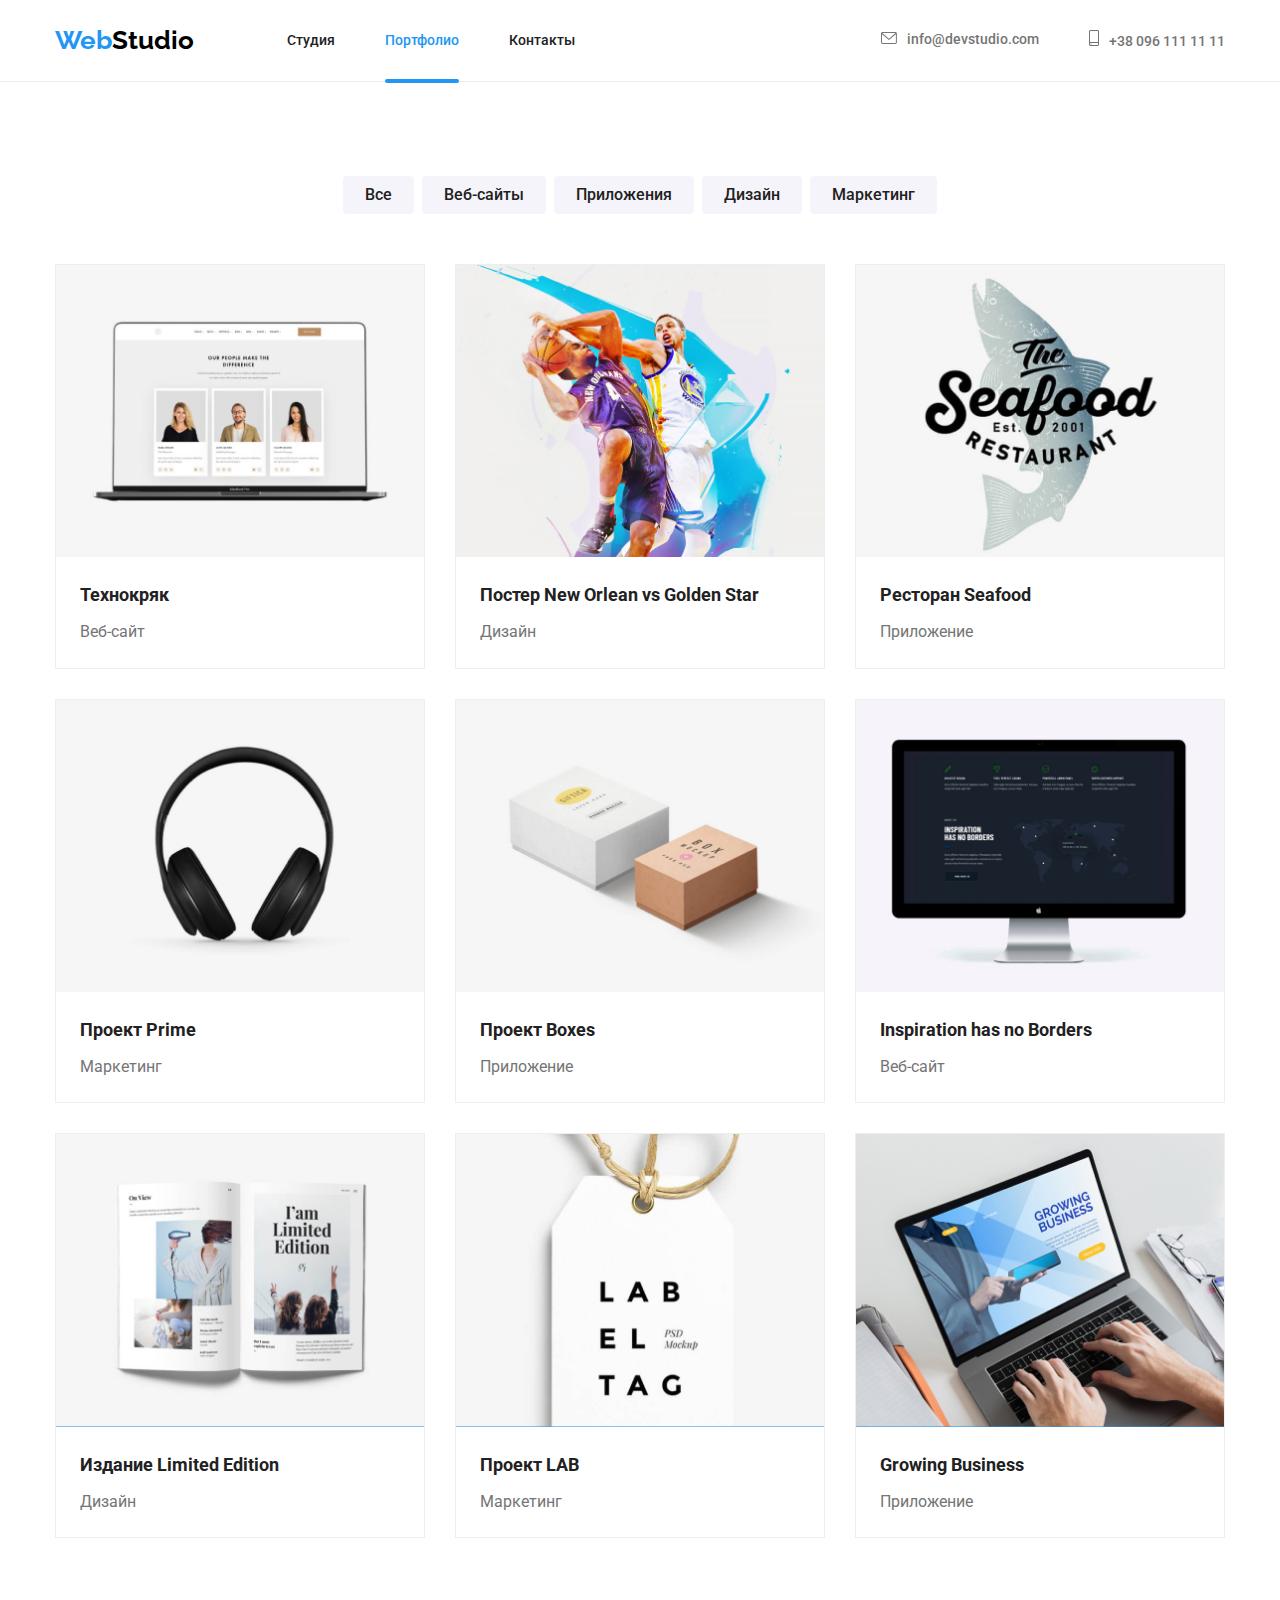
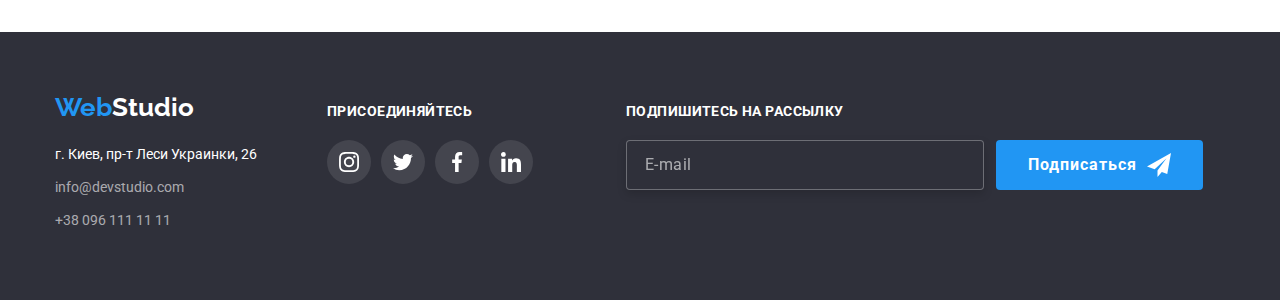
==== commit 517c5188: "corrections" ====
--- a/portfolio.html
+++ b/portfolio.html
@@ -50,6 +50,7 @@
         <div class="hero-thumb">
         <ul class="hero-cards">
             <li class="hero-cards__item">
+                <a class="hero-cards__link" href="#">
                 <div class="hero-cards__overlay">
                 <img src="./images/img9.jpg" alt="img" width="370">
                 <p class="hero-cards__text">Технокряк это современная площадка распространения коронавируса. Компании используют эту платформу для цифрового
@@ -57,10 +58,12 @@
                 </div>
                 <div class="card-content">
                 <h2 class="hero-cards__title">Технокряк</h2>
-                <p class="hero-cards__text">Веб-сайт</p>
-                </div>
-            </li>
-            <li class="hero-cards__item">
+                <p class="hero-cards__subtitle">Веб-сайт</p>
+                </div>
+            </a>
+            </li>
+            <li class="hero-cards__item">
+                <a class="hero-cards__link" href="#">
                     <div class="hero-cards__overlay">
                         <img src="./images/img1.jpg" alt="img" width="370">
                         <p class="hero-cards__text">Технокряк это современная площадка распространения коронавируса. Компании используют эту
@@ -71,8 +74,10 @@
                 <h2 class="hero-cards__title">Постер New Orlean vs Golden Star</h2>
                 <p class="hero-cards__subtitle">Дизайн</p>
                 </div>
-            </li>
-            <li class="hero-cards__item">
+                </a>
+            </li>
+            <li class="hero-cards__item">
+                <a class="hero-cards__link" href="#">
                     <div class="hero-cards__overlay">
                         <img src="./images/img2.jpg" alt="img" width="370">
                         <p class="hero-cards__text">Технокряк это современная площадка распространения коронавируса. Компании используют эту
@@ -83,8 +88,10 @@
                 <h2 class="hero-cards__title">Ресторан Seafood</h2>
                 <p class="hero-cards__subtitle">Приложение</p>
                 </div>
-            </li>
-            <li class="hero-cards__item">
+                </a>
+            </li>
+            <li class="hero-cards__item">
+                <a class="hero-cards__link" href="#">
                 <div class="hero-cards__overlay">
                     <img src="./images/img3.jpg" alt="img" width="370">
                     <p class="hero-cards__text">Технокряк это современная площадка распространения коронавируса. Компании используют эту
@@ -95,8 +102,10 @@
                 <h2 class="hero-cards__title">Проект Prime</h2>
                 <p class="hero-cards__subtitle">Маркетинг</p>
                 </div>
-            </li>
-            <li class="hero-cards__item">
+                </a>
+            </li>
+            <li class="hero-cards__item">
+                <a class="hero-cards__link" href="#">
                 <div class="hero-cards__overlay">
                     <img src="./images/img4.jpg" alt="img" width="370">
                     <p class="hero-cards__text">Технокряк это современная площадка распространения коронавируса. Компании используют эту
@@ -107,8 +116,10 @@
                 <h2 class="hero-cards__title">Проект Boxes</h2>
                 <p class="hero-cards__subtitle">Приложение</p>
                 </div>
-            </li>
-            <li class="hero-cards__item">
+                </a>
+            </li>
+            <li class="hero-cards__item">
+                <a class="hero-cards__link" href="#">
                 <div class="hero-cards__overlay">
                     <img src="./images/img5.jpg" alt="img" width="370">
                     <p class="hero-cards__text">Технокряк это современная площадка распространения коронавируса. Компании используют эту
@@ -119,8 +130,10 @@
                 <h2 class="hero-cards__title">Inspiration has no Borders</h2>
                 <p class="hero-cards__subtitle">Веб-сайт</p>
                 </div>
-            </li>
-            <li class="hero-cards__item">
+                </a>
+            </li>
+            <li class="hero-cards__item">
+                <a class="hero-cards__link" href="#">
                 <div class="hero-cards__overlay">
                     <img src="./images/img6.jpg" alt="img" width="370">
                     <p class="hero-cards__text">Технокряк это современная площадка распространения коронавируса. Компании используют эту
@@ -131,8 +144,10 @@
                 <h2 class="hero-cards__title">Издание Limited Edition</h2>
                 <p class="hero-cards__subtitle">Дизайн</p>
                 </div>
-            </li>
-            <li class="hero-cards__item">
+                </a>
+            </li>
+            <li class="hero-cards__item">
+                <a class="hero-cards__link" href="#">
                 <div class="hero-cards__overlay">
                     <img src="./images/img7.jpg" alt="img" width="370">
                     <p class="hero-cards__text">Технокряк это современная площадка распространения коронавируса. Компании используют эту
@@ -143,8 +158,10 @@
                 <h2 class="hero-cards__title">Проект LAB</h2>
                 <p class="hero-cards__subtitle">Маркетинг</p>
                 </div>
-            </li>
-            <li class="hero-cards__item">
+                </a>
+            </li>
+            <li class="hero-cards__item">
+                <a class="hero-cards__link" href="#">
                 <div class="hero-cards__overlay">
                     <img src="./images/img8.jpg" alt="img" width="370">
                     <p class="hero-cards__text">Технокряк это современная площадка распространения коронавируса. Компании используют эту
@@ -155,6 +172,7 @@
                 <h2 class="hero-cards__title">Growing Business</h2>
                 <p class="hero-cards__subtitle">Приложение</p>
                 </div>
+                </a>
             </li>
 
         </ul>
--- a/css/main.min.css
+++ b/css/main.min.css
@@ -1,2 +1,2 @@
-.container{width:1200px;padding-left:15px;padding-right:15px;margin-left:auto;margin-right:auto}.visually-hidden{position:absolute;width:1px;height:1px;margin:-1px;border:0;padding:0;white-space:nowrap;-webkit-clip-path:inset(100%);clip-path:inset(100%);clip:rect(0 0 0 0);overflow:hidden}ul{list-style:none;margin:0;padding:0}p{margin:0;padding:0}h1,h2,h3,h4,h5,h6{margin:0;padding:0}img{display:block;max-width:100%;height:auto}a{text-decoration:none}body{background-color:#fff;font-family:Roboto, sans-serif;font-style:normal;font-weight:400;overflow-x:auto}form{font-family:inherit}.header{border-bottom:1px solid #ececec}.header-nav{display:-webkit-box;display:-ms-flexbox;display:flex;-webkit-box-pack:justify;-ms-flex-pack:justify;justify-content:space-between;-webkit-box-align:center;-ms-flex-align:center;align-items:center;padding-top:25px;padding-bottom:25px}.logo{font-family:Raleway, sans-serif;font-weight:700;font-size:26px;line-height:1.2;color:#2196f3}.header__logo{color:#000}.nav-list{display:-webkit-box;display:-ms-flexbox;display:flex;margin-right:305px;margin-left:93px}.nav-list__item:not(:last-child){margin-right:50px}.nav-list__link{position:relative;padding-top:32px;padding-bottom:32px;font-weight:500;font-size:14px;line-height:1.2;color:#212121;-webkit-transition:color 250ms cubic-bezier(0.4, 0, 0.2, 1);transition:color 250ms cubic-bezier(0.4, 0, 0.2, 1)}.nav-list__link:hover,.nav-list__link:focus{color:#2196f3}.nav-list__link--current{color:#2196f3}.nav-list__link--current::after{position:absolute;content:"";-webkit-transform:translateY(29px);transform:translateY(29px);display:block;width:100%;height:4px;border-radius:2px;background-color:#2196f3}.nav-contacts{display:-webkit-box;display:-ms-flexbox;display:flex}.nav-contacts__item:not(:last-child){margin-right:50px}.nav-contacts__link{padding-top:32px;padding-bottom:32px;font-weight:500;font-size:14px;line-height:1.2;color:#757575;-webkit-transition:color 250ms cubic-bezier(0.4, 0, 0.2, 1);transition:color 250ms cubic-bezier(0.4, 0, 0.2, 1)}.nav-contacts__link:hover,.nav-contacts__link:focus{color:#2196f3}.nav-contacts__icon{margin-right:10px;fill:currentColor}.hero{text-align:center;height:600px;max-width:1600px;background:#c4c4c4;background-image:-webkit-gradient(linear, left top, left bottom, from(rgba(47,48,58,0.4)), to(rgba(47,48,58,0.4))),url(/images/bg.jpg);background-image:linear-gradient(rgba(47,48,58,0.4), rgba(47,48,58,0.4)),url(/images/bg.jpg)}.hero-wrapper{padding-top:200px;padding-bottom:200px}.hero__title{margin-bottom:30px;font-weight:900;font-size:44px;line-height:1.4;text-transform:uppercase;color:#fff}.hero__button{display:inline-block;padding:10px 32px;min-width:200px;border-radius:4px;font-family:inherit;font-weight:700;font-size:16px;line-height:1.9;letter-spacing:0.06em;text-align:center;border:none;background-color:#2196f3;color:#fff;cursor:pointer}.features-wrapper{display:-webkit-box;display:-ms-flexbox;display:flex;-webkit-box-pack:center;-ms-flex-pack:center;justify-content:center;-webkit-box-align:center;-ms-flex-align:center;align-items:center;margin-top:94px;margin-bottom:30px;width:270px;height:120px;background:#f5f4fa;border-radius:4px;-webkit-transition:-webkit-filter 250ms cubic-bezier(0.4, 0, 0.2, 1);transition:-webkit-filter 250ms cubic-bezier(0.4, 0, 0.2, 1);transition:filter 250ms cubic-bezier(0.4, 0, 0.2, 1);transition:filter 250ms cubic-bezier(0.4, 0, 0.2, 1), -webkit-filter 250ms cubic-bezier(0.4, 0, 0.2, 1)}.features-wrapper:hover{-webkit-filter:drop-shadow(0px 4px 4px rgba(0,0,0,0.25));filter:drop-shadow(0px 4px 4px rgba(0,0,0,0.25))}.features-list{display:-webkit-box;display:-ms-flexbox;display:flex}.features-list__item{padding-bottom:94px}.features-list__item:not(:last-child){margin-right:30px}.features-list__title{margin-bottom:10px;font-weight:700;font-size:14px;line-height:1.2;color:#212121}.features-list__text{font-size:14px;line-height:1.7;color:#757575}.work__title{margin-bottom:50px;font-weight:700;font-size:36px;line-height:1.2;text-align:center;color:#212121}.work-list{display:-webkit-box;display:-ms-flexbox;display:flex}.work-list__item{position:relative;padding-bottom:94px}.work-list__item:not(:last-child){margin-right:30px}.work-list__text{position:absolute;-webkit-transform:translateY(-100%);transform:translateY(-100%);display:-webkit-box;display:-ms-flexbox;display:flex;-webkit-box-align:center;-ms-flex-align:center;align-items:center;-webkit-box-pack:center;-ms-flex-pack:center;justify-content:center;height:70px;width:100%;font-weight:700;font-size:14px;line-height:1.14;text-transform:uppercase;color:#fff;background-color:rgba(47,48,58,0.8)}.team{background-color:#f5f4fa}.team__title{padding-top:94px;margin-bottom:50px;font-weight:700;font-size:36px;line-height:1.2;text-align:center;color:#212121}.team-list{display:-webkit-box;display:-ms-flexbox;display:flex;text-align:center}.team-list__item{margin-bottom:94px;-webkit-box-shadow:0px 1px 3px rgba(0,0,0,0.12),0px 1px 1px rgba(0,0,0,0.14),0px 2px 1px rgba(0,0,0,0.2);box-shadow:0px 1px 3px rgba(0,0,0,0.12),0px 1px 1px rgba(0,0,0,0.14),0px 2px 1px rgba(0,0,0,0.2);border-radius:0px 0px 4px 4px;background-color:#fff}.team-list__item:not(:last-child){margin-right:30px}.team-list__name{margin-top:30px;margin-bottom:10px;font-weight:500;font-size:16px;line-height:1.2;color:#212121}.team-list__text{margin-bottom:16px;font-size:16px;line-height:1.2;color:#757575}.team-socials{display:-webkit-inline-box;display:-ms-inline-flexbox;display:inline-flex;margin-right:auto;margin-left:auto}.team-socials__item{display:-webkit-box;display:-ms-flexbox;display:flex;width:44px;height:44px;-webkit-box-align:center;-ms-flex-align:center;align-items:center;-webkit-box-pack:center;-ms-flex-pack:center;justify-content:center;margin-bottom:30px}.team-socials__item:not(:last-child){margin-right:10px}.team-socials__link{display:-webkit-box;display:-ms-flexbox;display:flex;width:44px;height:44px;-webkit-box-align:center;-ms-flex-align:center;align-items:center;-webkit-box-pack:center;-ms-flex-pack:center;justify-content:center;border-radius:50%;fill:#afb1b8;-webkit-transition:background-color 250ms cubic-bezier(0.4, 0, 0.2, 1);transition:background-color 250ms cubic-bezier(0.4, 0, 0.2, 1)}.team-socials__link:hover,.team-socials__link:focus{background-color:#2196f3;color:#fff;outline:none}.team-socials__link:hover:hover .team-socials__icon,.team-socials__link:hover:focus .team-socials__icon,.team-socials__link:focus:hover .team-socials__icon,.team-socials__link:focus:focus .team-socials__icon{fill:currentColor}.partners__title{padding-top:94px;margin-bottom:50px;font-weight:700;font-size:36px;line-height:1.2;text-align:center;color:#212121}.partners-site{display:-webkit-inline-box;display:-ms-inline-flexbox;display:inline-flex;padding-bottom:94px}.partners-site__item:not(:last-child){margin-right:30px}.partners-site__link{display:-webkit-box;display:-ms-flexbox;display:flex;width:170px;height:90px;border:1px solid #afb1b9;-webkit-box-pack:center;-ms-flex-pack:center;justify-content:center;-webkit-box-align:center;-ms-flex-align:center;align-items:center;fill:#afb1b8;-webkit-transition:fill 250ms cubic-bezier(0.4, 0, 0.2, 1),border 250ms cubic-bezier(0.4, 0, 0.2, 1),border-radius 250ms cubic-bezier(0.4, 0, 0.2, 1);transition:fill 250ms cubic-bezier(0.4, 0, 0.2, 1),border 250ms cubic-bezier(0.4, 0, 0.2, 1),border-radius 250ms cubic-bezier(0.4, 0, 0.2, 1)}.partners-site__link:hover,.partners-site__link:focus{border:1px solid #2196f3;border-radius:4px;outline:none;fill:#2196f3}.footer{background-color:#2f303a}.footer-cnt{display:-webkit-inline-box;display:-ms-inline-flexbox;display:inline-flex;-webkit-box-align:baseline;-ms-flex-align:baseline;align-items:baseline}.footer-wrapper{padding-top:60px;padding-bottom:60px}.footer__logo{color:#fff}.footer-adress__item{font-style:normal;font-size:14px;line-height:1.7;color:#fff}.footer-adress__item:not(:last-child){margin-bottom:9px}.footer-adress__item:first-child{margin-top:20px}.footer-adress__link{font-style:normal;font-size:14px;line-height:1.7;color:rgba(255,255,255,0.6);-webkit-transition:color 250ms cubic-bezier(0.4, 0, 0.2, 1);transition:color 250ms cubic-bezier(0.4, 0, 0.2, 1)}.footer-adress__link:hover,.footer-adress__link:focus{color:#2196f3}.footer-follow{margin-left:70px}.footer-follow__title{font-weight:700;font-size:14px;line-height:1.14;letter-spacing:0.03em;text-transform:uppercase;color:#fff}.footer-socials{margin-top:20px;display:-webkit-inline-box;display:-ms-inline-flexbox;display:inline-flex}.footer-socials__item:not(:last-child){margin-right:10px}.footer-socials__icon{fill:#fff}.footer-socials__link{display:-webkit-inline-box;display:-ms-inline-flexbox;display:inline-flex;width:44px;height:44px;-webkit-box-align:center;-ms-flex-align:center;align-items:center;-webkit-box-pack:center;-ms-flex-pack:center;justify-content:center;background-color:rgba(255,255,255,0.1);border-radius:50%;-webkit-transition:background-color 250ms cubic-bezier(0.4, 0, 0.2, 1);transition:background-color 250ms cubic-bezier(0.4, 0, 0.2, 1)}.footer-socials__link:hover,.footer-socials__link:focus{background-color:#2196f3;border-radius:50%;outline:none}.subscribe{margin-left:93px}.footerForm__email{margin-top:20px;min-width:358px;min-height:50px;border:1px solid rgba(255,255,255,0.3);-webkit-filter:drop-shadow(0px 4px 4px rgba(0,0,0,0.15));filter:drop-shadow(0px 4px 4px rgba(0,0,0,0.15));border-radius:4px;background-color:#2f303a;color:#fff}.footerForm__email::-webkit-input-placeholder{padding-left:16px;font-size:16px;line-height:1.25;letter-spacing:0.03em;color:rgba(255,255,255,0.6)}.footerForm__email:-ms-input-placeholder{padding-left:16px;font-size:16px;line-height:1.25;letter-spacing:0.03em;color:rgba(255,255,255,0.6)}.footerForm__email::-ms-input-placeholder{padding-left:16px;font-size:16px;line-height:1.25;letter-spacing:0.03em;color:rgba(255,255,255,0.6)}.footerForm__email::placeholder{padding-left:16px;font-size:16px;line-height:1.25;letter-spacing:0.03em;color:rgba(255,255,255,0.6)}.footerForm__button{display:-webkit-inline-box;display:-ms-inline-flexbox;display:inline-flex;-webkit-transform:translate(370px, -50px);transform:translate(370px, -50px);-webkit-box-align:center;-ms-flex-align:center;align-items:center;padding:10px 32px;min-width:200px;border-radius:4px;font-weight:700;font-size:16px;line-height:1.9;letter-spacing:0.06em;text-align:center;border:none;background-color:#2196f3;color:#fff;cursor:pointer}.footerForm__icon{margin-left:10px}.backdrop{position:fixed;top:0;left:0;width:100%;height:100%;opacity:1;background-color:rgba(0,0,0,0.2);-webkit-transition:opacity 250ms cubic-bezier(0.4, 0, 0.2, 1);transition:opacity 250ms cubic-bezier(0.4, 0, 0.2, 1)}.backdrop.is-hidden{opacity:0;pointer-events:none}.modal{position:absolute;top:50%;left:50%;-webkit-transform:translate(-50%, -50%) scale(1);transform:translate(-50%, -50%) scale(1);padding:40px;width:528px;height:581px;background-color:#fff;-webkit-transition:-webkit-transform 250ms cubic-bezier(0.4, 0, 0.2, 1);transition:-webkit-transform 250ms cubic-bezier(0.4, 0, 0.2, 1);transition:transform 250ms cubic-bezier(0.4, 0, 0.2, 1);transition:transform 250ms cubic-bezier(0.4, 0, 0.2, 1), -webkit-transform 250ms cubic-bezier(0.4, 0, 0.2, 1)}.backdrop.is-hidden .modal{-webkit-transform:translate(-50%, -50%) scale(0.9);transform:translate(-50%, -50%) scale(0.9)}.modal__title{font-weight:bold;font-size:20px;line-height:1.15;text-align:center;letter-spacing:0.03em;color:#212121;margin-bottom:30px}form{display:-webkit-box;display:-ms-flexbox;display:flex;-webkit-box-orient:vertical;-webkit-box-direction:normal;-ms-flex-direction:column;flex-direction:column}.modal__label{position:relative;margin-bottom:30px}.modal__labelText{position:absolute;-webkit-transform:translateY(-120%);transform:translateY(-120%);font-size:12px;line-height:1.16;color:#757575}.modal__input{width:100%;min-height:40px;padding-left:40px;border:1px solid rgba(33,33,33,0.2);border-radius:4px;font-family:inherit;-webkit-transition:border 250ms cubic-bezier(0.4, 0, 0.2, 1);transition:border 250ms cubic-bezier(0.4, 0, 0.2, 1)}.modal__label:focus-within .modal__input{border:1px solid #2196f3;outline:none}.modal__icon{position:absolute;top:0;left:0;-webkit-transform:translate(12px, 12px);transform:translate(12px, 12px);-webkit-transition:fill 250ms cubic-bezier(0.4, 0, 0.2, 1);transition:fill 250ms cubic-bezier(0.4, 0, 0.2, 1)}.modal__label:focus-within .modal__icon{fill:#2196f3}.modal__textarea{width:100%;height:120px;resize:none;padding:12px 16px;border:1px solid rgba(33,33,33,0.2);border-radius:4px;-webkit-transition:border 250ms cubic-bezier(0.4, 0, 0.2, 1);transition:border 250ms cubic-bezier(0.4, 0, 0.2, 1)}.modal__label:focus-within .modal__textarea{border:1px solid #2196f3;outline:none}.modal__textarea::-webkit-input-placeholder{font-size:12px;line-height:1.16;letter-spacing:0.01em;color:rgba(117,117,117,0.5)}.modal__textarea:-ms-input-placeholder{font-size:12px;line-height:1.16;letter-spacing:0.01em;color:rgba(117,117,117,0.5)}.modal__textarea::-ms-input-placeholder{font-size:12px;line-height:1.16;letter-spacing:0.01em;color:rgba(117,117,117,0.5)}.modal__textarea::placeholder{font-size:12px;line-height:1.16;letter-spacing:0.01em;color:rgba(117,117,117,0.5)}.modal__closeButton{display:-webkit-box;display:-ms-flexbox;display:flex;position:absolute;top:8px;right:8px;border:1px solid rgba(0,0,0,0.1);border-radius:50%;width:30px;height:30px;-webkit-box-align:center;-ms-flex-align:center;align-items:center;-webkit-box-pack:center;-ms-flex-pack:center;justify-content:center;cursor:pointer}.modal__closeButton svg{-webkit-transition:fill 250ms cubic-bezier(0.4, 0, 0.2, 1);transition:fill 250ms cubic-bezier(0.4, 0, 0.2, 1)}.modal__closeButton:hover svg{fill:#2196f3}.modal-checkbox{display:-webkit-box;display:-ms-flexbox;display:flex;-webkit-box-pack:center;-ms-flex-pack:center;justify-content:center;-webkit-box-align:center;-ms-flex-align:center;align-items:center;margin-bottom:30px;font-size:14px;line-height:1.7;letter-spacing:0.03em;color:#757575}.modal-checkbox__link{color:#2196f3;text-decoration:underline;margin-left:3px}.modal-checkbox__input{position:absolute;-webkit-appearance:none;-moz-appearance:none;appearance:none}.modal-checkbox__check{display:inline-block;width:16px;height:15px;margin-right:8.38px;border:2px solid #000;border-radius:4px}.modal-checkbox__icon{position:absolute;-webkit-transform:translateX(-204px);transform:translateX(-204px);display:none}.modal-checkbox__input:checked+.modal-checkbox__check{opacity:0}.modal-checkbox__input:checked ~ .modal-checkbox__icon{display:block}.modal__sendButton{display:-webkit-box;display:-ms-flexbox;display:flex;-webkit-box-pack:center;-ms-flex-pack:center;justify-content:center;-webkit-box-align:center;-ms-flex-align:center;align-items:center;margin-left:auto;margin-right:auto;padding:10px 32px;min-width:200px;border-radius:4px;font-family:inherit;font-weight:700;font-size:16px;line-height:1.9;letter-spacing:0.06em;text-align:center;border:none;background-color:#2196f3;color:#fff;cursor:pointer;-webkit-transition:background-color 250ms cubic-bezier(0.4, 0, 0.2, 1);transition:background-color 250ms cubic-bezier(0.4, 0, 0.2, 1)}.modal__sendButton:hover,.modal__sendButton:focus{background-color:#188ce8}.hero-filter{display:-webkit-box;display:-ms-flexbox;display:flex;-webkit-box-pack:center;-ms-flex-pack:center;justify-content:center}.hero-filter__item{padding-top:94px;padding-bottom:50px}.hero-filter__item:not(:last-child){margin-right:8px}.hero-filter__button{padding:6px 22px;border-radius:4px;font-family:inherit;font-weight:500;font-size:16px;line-height:1.6;text-align:center;border:none;background-color:#f5f4fa;color:#212121;-webkit-transition:background-color 250ms cubic-bezier(0.4, 0, 0.2, 1),color 250ms cubic-bezier(0.4, 0, 0.2, 1),-webkit-box-shadow 250ms cubic-bezier(0.4, 0, 0.2, 1);transition:background-color 250ms cubic-bezier(0.4, 0, 0.2, 1),color 250ms cubic-bezier(0.4, 0, 0.2, 1),-webkit-box-shadow 250ms cubic-bezier(0.4, 0, 0.2, 1);transition:background-color 250ms cubic-bezier(0.4, 0, 0.2, 1),color 250ms cubic-bezier(0.4, 0, 0.2, 1),box-shadow 250ms cubic-bezier(0.4, 0, 0.2, 1);transition:background-color 250ms cubic-bezier(0.4, 0, 0.2, 1),color 250ms cubic-bezier(0.4, 0, 0.2, 1),box-shadow 250ms cubic-bezier(0.4, 0, 0.2, 1),-webkit-box-shadow 250ms cubic-bezier(0.4, 0, 0.2, 1)}.hero-filter__button:hover,.hero-filter__button:focus{background-color:#2196f3;color:#fff;-webkit-box-shadow:0px 3px 1px rgba(0,0,0,0.1),0px 1px 2px rgba(0,0,0,0.08),0px 2px 2px rgba(0,0,0,0.12);box-shadow:0px 3px 1px rgba(0,0,0,0.1),0px 1px 2px rgba(0,0,0,0.08),0px 2px 2px rgba(0,0,0,0.12);cursor:pointer;outline:none}.hero-cards{display:-webkit-box;display:-ms-flexbox;display:flex;-ms-flex-wrap:wrap;flex-wrap:wrap}.hero-cards:nth-last-child(-n+3){padding-bottom:94px}.hero-cards__overlay{position:relative;overflow:hidden}.hero-cards__overlay::before{content:"";position:absolute;width:100%;height:100%;background-color:rgba(33,150,243,0.9);-webkit-transform:translateY(100%);transform:translateY(100%);-webkit-transition:-webkit-transform 250ms cubic-bezier(0.4, 0, 0.2, 1);transition:-webkit-transform 250ms cubic-bezier(0.4, 0, 0.2, 1);transition:transform 250ms cubic-bezier(0.4, 0, 0.2, 1);transition:transform 250ms cubic-bezier(0.4, 0, 0.2, 1), -webkit-transform 250ms cubic-bezier(0.4, 0, 0.2, 1)}.hero-cards__item:hover .hero-cards__overlay::before{-webkit-transform:translateY(0);transform:translateY(0)}.hero-cards__text{position:absolute;top:50%;left:50%;-webkit-transform:translate(-50%, -50%) translateY(170%);transform:translate(-50%, -50%) translateY(170%);min-width:322px;font-size:18px;line-height:1.6;color:#fff;-webkit-transition:top 250ms cubic-bezier(0.4, 0, 0.2, 1),left 250ms cubic-bezier(0.4, 0, 0.2, 1),-webkit-transform 250ms cubic-bezier(0.4, 0, 0.2, 1);transition:top 250ms cubic-bezier(0.4, 0, 0.2, 1),left 250ms cubic-bezier(0.4, 0, 0.2, 1),-webkit-transform 250ms cubic-bezier(0.4, 0, 0.2, 1);transition:top 250ms cubic-bezier(0.4, 0, 0.2, 1),left 250ms cubic-bezier(0.4, 0, 0.2, 1),transform 250ms cubic-bezier(0.4, 0, 0.2, 1);transition:top 250ms cubic-bezier(0.4, 0, 0.2, 1),left 250ms cubic-bezier(0.4, 0, 0.2, 1),transform 250ms cubic-bezier(0.4, 0, 0.2, 1),-webkit-transform 250ms cubic-bezier(0.4, 0, 0.2, 1)}.hero-cards__item:hover .hero-cards__text{top:50%;left:50%;-webkit-transform:translate(-50%, -50%);transform:translate(-50%, -50%)}.hero-cards__item{border:1px solid #eee;margin-right:30px;margin-bottom:30px;width:calc((100% - 60px) / 3);-webkit-transition:-webkit-box-shadow 250ms cubic-bezier(0.4, 0, 0.2, 1);transition:-webkit-box-shadow 250ms cubic-bezier(0.4, 0, 0.2, 1);transition:box-shadow 250ms cubic-bezier(0.4, 0, 0.2, 1);transition:box-shadow 250ms cubic-bezier(0.4, 0, 0.2, 1), -webkit-box-shadow 250ms cubic-bezier(0.4, 0, 0.2, 1)}.hero-cards__item:nth-child(3n){margin-right:0px}.hero-cards__item:nth-last-child(-n+3){margin-bottom:0px}.hero-cards__item:hover{-webkit-box-shadow:0px 1px 1px rgba(0,0,0,0.12),0px 4px 4px rgba(0,0,0,0.06),1px 4px 6px rgba(0,0,0,0.16);box-shadow:0px 1px 1px rgba(0,0,0,0.12),0px 4px 4px rgba(0,0,0,0.06),1px 4px 6px rgba(0,0,0,0.16);cursor:pointer}.card-content{padding:20px 24px}.hero-cards__title{margin-bottom:4px;font-weight:700;font-size:18px;line-height:2;color:#212121}.hero-cards__subtitle{font-weight:400;font-size:16px;line-height:1.9;color:#757575}
+.container{width:1200px;padding-left:15px;padding-right:15px;margin-left:auto;margin-right:auto}.visually-hidden{position:absolute;width:1px;height:1px;margin:-1px;border:0;padding:0;white-space:nowrap;-webkit-clip-path:inset(100%);clip-path:inset(100%);clip:rect(0 0 0 0);overflow:hidden}ul{list-style:none;margin:0;padding:0}p{margin:0;padding:0}h1,h2,h3,h4,h5,h6{margin:0;padding:0}img{display:block;max-width:100%;height:auto}a{text-decoration:none}body{background-color:#fff;font-family:Roboto, sans-serif;font-style:normal;font-weight:400;overflow-x:auto}form{font-family:inherit}.header{border-bottom:1px solid #ececec}.header-nav{display:-webkit-box;display:-ms-flexbox;display:flex;-webkit-box-align:center;-ms-flex-align:center;align-items:center;padding-top:25px;padding-bottom:25px}.nav-list{display:-webkit-box;display:-ms-flexbox;display:flex;margin-left:93px}.nav-list__item:not(:last-child){margin-right:50px}.nav-list__link{position:relative;padding-top:32px;padding-bottom:32px;font-weight:500;font-size:14px;line-height:1.2;color:#212121;-webkit-transition:color 250ms cubic-bezier(0.4, 0, 0.2, 1);transition:color 250ms cubic-bezier(0.4, 0, 0.2, 1)}.nav-list__link:hover,.nav-list__link:focus{color:#2196f3}.nav-list__link--current{color:#2196f3}.nav-list__link--current::after{position:absolute;content:"";-webkit-transform:translateY(29px);transform:translateY(29px);display:block;width:100%;height:4px;border-radius:2px;background-color:#2196f3}.nav-contacts{display:-webkit-box;display:-ms-flexbox;display:flex;margin-left:auto}.nav-contacts__item:not(:last-child){margin-right:50px}.nav-contacts__link{padding-top:32px;padding-bottom:32px;font-weight:500;font-size:14px;line-height:1.2;color:#757575;-webkit-transition:color 250ms cubic-bezier(0.4, 0, 0.2, 1);transition:color 250ms cubic-bezier(0.4, 0, 0.2, 1)}.nav-contacts__link:hover,.nav-contacts__link:focus{color:#2196f3}.nav-contacts__icon{margin-right:10px;fill:currentColor}.logo{font-family:Raleway, sans-serif;font-weight:700;font-size:26px;line-height:1.2;color:#2196f3}.header__logo{color:#000}.footer__logo{color:#fff}.hero{text-align:center;height:600px;max-width:1600px;padding-top:200px;padding-bottom:200px;background:#c4c4c4;background-image:-webkit-gradient(linear, left top, left bottom, from(rgba(47,48,58,0.4)), to(rgba(47,48,58,0.4))),url(../images/bg.jpg);background-image:linear-gradient(rgba(47,48,58,0.4), rgba(47,48,58,0.4)),url(../images/bg.jpg)}.hero-wrapper{margin:0 auto}.hero__title{margin-bottom:30px;font-weight:900;font-size:44px;line-height:1.4;text-transform:uppercase;color:#fff}.hero__button{display:inline-block;padding:10px 32px;min-width:200px;border-radius:4px;font-family:inherit;font-weight:700;font-size:16px;line-height:1.9;letter-spacing:0.06em;text-align:center;border:none;background-color:#2196f3;color:#fff;cursor:pointer}.features{padding-top:94px;padding-bottom:94px}.features-wrapper{display:-webkit-box;display:-ms-flexbox;display:flex;-webkit-box-pack:center;-ms-flex-pack:center;justify-content:center;-webkit-box-align:center;-ms-flex-align:center;align-items:center;margin-bottom:30px;width:270px;height:120px;background:#f5f4fa;border-radius:4px;-webkit-transition:-webkit-filter 250ms cubic-bezier(0.4, 0, 0.2, 1);transition:-webkit-filter 250ms cubic-bezier(0.4, 0, 0.2, 1);transition:filter 250ms cubic-bezier(0.4, 0, 0.2, 1);transition:filter 250ms cubic-bezier(0.4, 0, 0.2, 1), -webkit-filter 250ms cubic-bezier(0.4, 0, 0.2, 1)}.features-wrapper:hover{-webkit-filter:drop-shadow(0px 4px 4px rgba(0,0,0,0.25));filter:drop-shadow(0px 4px 4px rgba(0,0,0,0.25))}.features-list{display:-webkit-box;display:-ms-flexbox;display:flex}.features-list__item:not(:last-child){margin-right:30px}.features-list__title{margin-bottom:10px;font-weight:700;font-size:14px;line-height:1.2;color:#212121}.features-list__text{font-size:14px;line-height:1.7;color:#757575}.work{padding-bottom:94px}.work__title{margin-bottom:50px;font-weight:700;font-size:36px;line-height:1.2;text-align:center;color:#212121}.work-list{display:-webkit-box;display:-ms-flexbox;display:flex}.work-list__item{position:relative}.work-list__item:not(:last-child){margin-right:30px}.work-list__text{position:absolute;left:0;bottom:0;display:-webkit-box;display:-ms-flexbox;display:flex;-webkit-box-align:center;-ms-flex-align:center;align-items:center;-webkit-box-pack:center;-ms-flex-pack:center;justify-content:center;height:70px;width:100%;font-weight:700;font-size:14px;line-height:1.14;text-transform:uppercase;color:#fff;background-color:rgba(47,48,58,0.8)}.team{padding-top:94px;padding-bottom:94px;background-color:#f5f4fa}.team__title{margin-bottom:50px;font-weight:700;font-size:36px;line-height:1.2;text-align:center;color:#212121}.team-list{display:-webkit-box;display:-ms-flexbox;display:flex;text-align:center}.team-list__item{-webkit-box-shadow:0px 1px 3px rgba(0,0,0,0.12),0px 1px 1px rgba(0,0,0,0.14),0px 2px 1px rgba(0,0,0,0.2);box-shadow:0px 1px 3px rgba(0,0,0,0.12),0px 1px 1px rgba(0,0,0,0.14),0px 2px 1px rgba(0,0,0,0.2);border-radius:0px 0px 4px 4px;background-color:#fff}.team-list__item:not(:last-child){margin-right:30px}.team-list__name{margin-top:30px;margin-bottom:10px;font-weight:500;font-size:16px;line-height:1.2;color:#212121}.team-list__text{margin-bottom:16px;font-size:16px;line-height:1.2;color:#757575}.team-socials{display:-webkit-inline-box;display:-ms-inline-flexbox;display:inline-flex;margin-right:auto;margin-left:auto}.team-socials__item{display:-webkit-box;display:-ms-flexbox;display:flex;width:44px;height:44px;-webkit-box-align:center;-ms-flex-align:center;align-items:center;-webkit-box-pack:center;-ms-flex-pack:center;justify-content:center;margin-bottom:30px}.team-socials__item:not(:last-child){margin-right:10px}.team-socials__link{display:-webkit-box;display:-ms-flexbox;display:flex;width:44px;height:44px;-webkit-box-align:center;-ms-flex-align:center;align-items:center;-webkit-box-pack:center;-ms-flex-pack:center;justify-content:center;border-radius:50%;fill:#afb1b8;-webkit-transition:background-color 250ms cubic-bezier(0.4, 0, 0.2, 1);transition:background-color 250ms cubic-bezier(0.4, 0, 0.2, 1)}.team-socials__link:hover,.team-socials__link:focus{background-color:#2196f3;color:#fff}.team-socials__link:hover:hover .team-socials__icon,.team-socials__link:hover:focus .team-socials__icon,.team-socials__link:focus:hover .team-socials__icon,.team-socials__link:focus:focus .team-socials__icon{fill:currentColor}.partners{padding-top:94px;padding-bottom:94px}.partners__title{margin-bottom:50px;font-weight:700;font-size:36px;line-height:1.2;text-align:center;color:#212121}.partners-site{display:-webkit-inline-box;display:-ms-inline-flexbox;display:inline-flex}.partners-site__item:not(:last-child){margin-right:30px}.partners-site__link{display:-webkit-box;display:-ms-flexbox;display:flex;width:170px;height:90px;border:1px solid #afb1b9;-webkit-box-pack:center;-ms-flex-pack:center;justify-content:center;-webkit-box-align:center;-ms-flex-align:center;align-items:center;fill:#afb1b8;-webkit-transition:fill 250ms cubic-bezier(0.4, 0, 0.2, 1),border 250ms cubic-bezier(0.4, 0, 0.2, 1),border-radius 250ms cubic-bezier(0.4, 0, 0.2, 1);transition:fill 250ms cubic-bezier(0.4, 0, 0.2, 1),border 250ms cubic-bezier(0.4, 0, 0.2, 1),border-radius 250ms cubic-bezier(0.4, 0, 0.2, 1)}.partners-site__link:hover,.partners-site__link:focus{border:1px solid #2196f3;border-radius:4px;fill:#2196f3}.footer{padding-top:60px;padding-bottom:60px;background-color:#2f303a}.footer-cnt{display:-webkit-inline-box;display:-ms-inline-flexbox;display:inline-flex;-webkit-box-align:baseline;-ms-flex-align:baseline;align-items:baseline}.footer-adress__item{font-style:normal;font-size:14px;line-height:1.7;color:#fff}.footer-adress__item:not(:last-child){margin-bottom:9px}.footer-adress__item:first-child{margin-top:20px}.footer-adress__link{font-style:normal;font-size:14px;line-height:1.7;color:rgba(255,255,255,0.6);-webkit-transition:color 250ms cubic-bezier(0.4, 0, 0.2, 1);transition:color 250ms cubic-bezier(0.4, 0, 0.2, 1)}.footer-adress__link:hover,.footer-adress__link:focus{color:#2196f3}.footer-follow{margin-left:70px}.footer-follow__title{font-weight:700;font-size:14px;line-height:1.14;letter-spacing:0.03em;text-transform:uppercase;color:#fff}.footer-socials{margin-top:20px;display:-webkit-inline-box;display:-ms-inline-flexbox;display:inline-flex}.footer-socials__item:not(:last-child){margin-right:10px}.footer-socials__icon{fill:#fff}.footer-socials__link{display:-webkit-inline-box;display:-ms-inline-flexbox;display:inline-flex;width:44px;height:44px;-webkit-box-align:center;-ms-flex-align:center;align-items:center;-webkit-box-pack:center;-ms-flex-pack:center;justify-content:center;background-color:rgba(255,255,255,0.1);border-radius:50%;-webkit-transition:background-color 250ms cubic-bezier(0.4, 0, 0.2, 1);transition:background-color 250ms cubic-bezier(0.4, 0, 0.2, 1)}.footer-socials__link:hover,.footer-socials__link:focus{background-color:#2196f3;border-radius:50%}.subscribe{margin-left:93px}.footerForm__email{margin-top:20px;min-width:358px;min-height:50px;border:1px solid rgba(255,255,255,0.3);-webkit-filter:drop-shadow(0px 4px 4px rgba(0,0,0,0.15));filter:drop-shadow(0px 4px 4px rgba(0,0,0,0.15));border-radius:4px;background-color:#2f303a;color:#fff}.footerForm__email::-webkit-input-placeholder{padding-left:16px;font-size:16px;line-height:1.25;letter-spacing:0.03em;color:rgba(255,255,255,0.6)}.footerForm__email:-ms-input-placeholder{padding-left:16px;font-size:16px;line-height:1.25;letter-spacing:0.03em;color:rgba(255,255,255,0.6)}.footerForm__email::-ms-input-placeholder{padding-left:16px;font-size:16px;line-height:1.25;letter-spacing:0.03em;color:rgba(255,255,255,0.6)}.footerForm__email::placeholder{padding-left:16px;font-size:16px;line-height:1.25;letter-spacing:0.03em;color:rgba(255,255,255,0.6)}.footerForm__button{display:-webkit-inline-box;display:-ms-inline-flexbox;display:inline-flex;-webkit-transform:translate(370px, -50px);transform:translate(370px, -50px);-webkit-box-align:center;-ms-flex-align:center;align-items:center;padding:10px 32px;min-width:200px;border-radius:4px;font-weight:700;font-size:16px;line-height:1.9;letter-spacing:0.06em;text-align:center;border:none;background-color:#2196f3;color:#fff;cursor:pointer}.footerForm__icon{margin-left:10px}.backdrop{position:fixed;top:0;left:0;width:100%;height:100%;opacity:1;background-color:rgba(0,0,0,0.2);-webkit-transition:opacity 250ms cubic-bezier(0.4, 0, 0.2, 1);transition:opacity 250ms cubic-bezier(0.4, 0, 0.2, 1)}.backdrop.is-hidden{opacity:0;pointer-events:none}.modal{position:absolute;top:50%;left:50%;-webkit-transform:translate(-50%, -50%) scale(1);transform:translate(-50%, -50%) scale(1);padding:40px;width:528px;height:581px;background-color:#fff;-webkit-transition:-webkit-transform 250ms cubic-bezier(0.4, 0, 0.2, 1);transition:-webkit-transform 250ms cubic-bezier(0.4, 0, 0.2, 1);transition:transform 250ms cubic-bezier(0.4, 0, 0.2, 1);transition:transform 250ms cubic-bezier(0.4, 0, 0.2, 1), -webkit-transform 250ms cubic-bezier(0.4, 0, 0.2, 1)}.backdrop.is-hidden .modal{-webkit-transform:translate(-50%, -50%) scale(0.9);transform:translate(-50%, -50%) scale(0.9)}.modal__title{font-weight:bold;font-size:20px;line-height:1.15;text-align:center;letter-spacing:0.03em;color:#212121;margin-bottom:30px}form{display:-webkit-box;display:-ms-flexbox;display:flex;-webkit-box-orient:vertical;-webkit-box-direction:normal;-ms-flex-direction:column;flex-direction:column}.modal__label{position:relative;margin-bottom:30px}.modal__labelText{position:absolute;-webkit-transform:translateY(-120%);transform:translateY(-120%);font-size:12px;line-height:1.16;color:#757575}.modal__input{width:100%;min-height:40px;padding-left:40px;border:1px solid rgba(33,33,33,0.2);border-radius:4px;font-family:inherit;-webkit-transition:border 250ms cubic-bezier(0.4, 0, 0.2, 1);transition:border 250ms cubic-bezier(0.4, 0, 0.2, 1)}.modal__label:focus-within .modal__input{border:1px solid #2196f3;outline:none}.modal__icon{position:absolute;top:0;left:0;-webkit-transform:translate(12px, 12px);transform:translate(12px, 12px);-webkit-transition:fill 250ms cubic-bezier(0.4, 0, 0.2, 1);transition:fill 250ms cubic-bezier(0.4, 0, 0.2, 1)}.modal__label:focus-within .modal__icon{fill:#2196f3}.modal__textarea{width:100%;height:120px;resize:none;padding:12px 16px;border:1px solid rgba(33,33,33,0.2);border-radius:4px;-webkit-transition:border 250ms cubic-bezier(0.4, 0, 0.2, 1);transition:border 250ms cubic-bezier(0.4, 0, 0.2, 1)}.modal__label:focus-within .modal__textarea{border:1px solid #2196f3;outline:none}.modal__textarea::-webkit-input-placeholder{font-size:12px;line-height:1.16;letter-spacing:0.01em;color:rgba(117,117,117,0.5)}.modal__textarea:-ms-input-placeholder{font-size:12px;line-height:1.16;letter-spacing:0.01em;color:rgba(117,117,117,0.5)}.modal__textarea::-ms-input-placeholder{font-size:12px;line-height:1.16;letter-spacing:0.01em;color:rgba(117,117,117,0.5)}.modal__textarea::placeholder{font-size:12px;line-height:1.16;letter-spacing:0.01em;color:rgba(117,117,117,0.5)}.modal__closeButton{display:-webkit-box;display:-ms-flexbox;display:flex;position:absolute;top:8px;right:8px;border:1px solid rgba(0,0,0,0.1);border-radius:50%;width:30px;height:30px;-webkit-box-align:center;-ms-flex-align:center;align-items:center;-webkit-box-pack:center;-ms-flex-pack:center;justify-content:center;cursor:pointer}.modal__closeButton svg{-webkit-transition:fill 250ms cubic-bezier(0.4, 0, 0.2, 1);transition:fill 250ms cubic-bezier(0.4, 0, 0.2, 1)}.modal__closeButton:hover svg{fill:#2196f3}.modal-checkbox{display:-webkit-box;display:-ms-flexbox;display:flex;-webkit-box-pack:center;-ms-flex-pack:center;justify-content:center;-webkit-box-align:center;-ms-flex-align:center;align-items:center;margin-bottom:30px;font-size:14px;line-height:1.7;letter-spacing:0.03em;color:#757575}.modal-checkbox__link{color:#2196f3;text-decoration:underline;margin-left:3px}.modal-checkbox__input{position:absolute;-webkit-appearance:none;-moz-appearance:none;appearance:none}.modal-checkbox__check{display:inline-block;width:16px;height:15px;margin-right:8.38px;border:2px solid #000;border-radius:4px}.modal-checkbox__icon{position:absolute;-webkit-transform:translateX(-204px);transform:translateX(-204px);display:none}.modal-checkbox__input:checked+.modal-checkbox__check{opacity:0}.modal-checkbox__input:checked ~ .modal-checkbox__icon{display:block}.modal__sendButton{display:-webkit-box;display:-ms-flexbox;display:flex;-webkit-box-pack:center;-ms-flex-pack:center;justify-content:center;-webkit-box-align:center;-ms-flex-align:center;align-items:center;margin-left:auto;margin-right:auto;padding:10px 32px;min-width:200px;border-radius:4px;font-family:inherit;font-weight:700;font-size:16px;line-height:1.9;letter-spacing:0.06em;text-align:center;border:none;background-color:#2196f3;color:#fff;cursor:pointer;-webkit-transition:background-color 250ms cubic-bezier(0.4, 0, 0.2, 1);transition:background-color 250ms cubic-bezier(0.4, 0, 0.2, 1)}.modal__sendButton:hover,.modal__sendButton:focus{background-color:#188ce8}.heroPortfolio{padding-top:94px;padding-bottom:94px}.hero-filter{display:-webkit-box;display:-ms-flexbox;display:flex;-webkit-box-pack:center;-ms-flex-pack:center;justify-content:center}.hero-filter__item{margin-bottom:50px}.hero-filter__item:not(:last-child){margin-right:8px}.hero-filter__button{padding:6px 22px;border-radius:4px;font-family:inherit;font-weight:500;font-size:16px;line-height:1.6;text-align:center;border:none;background-color:#f5f4fa;color:#212121;-webkit-transition:background-color 250ms cubic-bezier(0.4, 0, 0.2, 1),color 250ms cubic-bezier(0.4, 0, 0.2, 1),-webkit-box-shadow 250ms cubic-bezier(0.4, 0, 0.2, 1);transition:background-color 250ms cubic-bezier(0.4, 0, 0.2, 1),color 250ms cubic-bezier(0.4, 0, 0.2, 1),-webkit-box-shadow 250ms cubic-bezier(0.4, 0, 0.2, 1);transition:background-color 250ms cubic-bezier(0.4, 0, 0.2, 1),color 250ms cubic-bezier(0.4, 0, 0.2, 1),box-shadow 250ms cubic-bezier(0.4, 0, 0.2, 1);transition:background-color 250ms cubic-bezier(0.4, 0, 0.2, 1),color 250ms cubic-bezier(0.4, 0, 0.2, 1),box-shadow 250ms cubic-bezier(0.4, 0, 0.2, 1),-webkit-box-shadow 250ms cubic-bezier(0.4, 0, 0.2, 1)}.hero-filter__button:hover,.hero-filter__button:focus{background-color:#2196f3;color:#fff;-webkit-box-shadow:0px 3px 1px rgba(0,0,0,0.1),0px 1px 2px rgba(0,0,0,0.08),0px 2px 2px rgba(0,0,0,0.12);box-shadow:0px 3px 1px rgba(0,0,0,0.1),0px 1px 2px rgba(0,0,0,0.08),0px 2px 2px rgba(0,0,0,0.12);cursor:pointer}.hero-cards{display:-webkit-box;display:-ms-flexbox;display:flex;-ms-flex-wrap:wrap;flex-wrap:wrap}.hero-cards__overlay{position:relative;overflow:hidden}.hero-cards__overlay::before{content:"";position:absolute;width:100%;height:100%;background-color:rgba(33,150,243,0.9);-webkit-transform:translateY(100%);transform:translateY(100%);-webkit-transition:-webkit-transform 250ms cubic-bezier(0.4, 0, 0.2, 1);transition:-webkit-transform 250ms cubic-bezier(0.4, 0, 0.2, 1);transition:transform 250ms cubic-bezier(0.4, 0, 0.2, 1);transition:transform 250ms cubic-bezier(0.4, 0, 0.2, 1), -webkit-transform 250ms cubic-bezier(0.4, 0, 0.2, 1)}.hero-cards__link{width:100%;height:100%}.hero-cards__link:hover .hero-cards__overlay::before,.hero-cards__link:focus .hero-cards__overlay::before{-webkit-transform:translateY(0);transform:translateY(0)}.hero-cards__text{position:absolute;top:50%;left:50%;-webkit-transform:translate(-50%, -50%) translateY(170%);transform:translate(-50%, -50%) translateY(170%);min-width:322px;font-size:18px;line-height:1.6;color:#fff;-webkit-transition:top 250ms cubic-bezier(0.4, 0, 0.2, 1),left 250ms cubic-bezier(0.4, 0, 0.2, 1),-webkit-transform 250ms cubic-bezier(0.4, 0, 0.2, 1);transition:top 250ms cubic-bezier(0.4, 0, 0.2, 1),left 250ms cubic-bezier(0.4, 0, 0.2, 1),-webkit-transform 250ms cubic-bezier(0.4, 0, 0.2, 1);transition:top 250ms cubic-bezier(0.4, 0, 0.2, 1),left 250ms cubic-bezier(0.4, 0, 0.2, 1),transform 250ms cubic-bezier(0.4, 0, 0.2, 1);transition:top 250ms cubic-bezier(0.4, 0, 0.2, 1),left 250ms cubic-bezier(0.4, 0, 0.2, 1),transform 250ms cubic-bezier(0.4, 0, 0.2, 1),-webkit-transform 250ms cubic-bezier(0.4, 0, 0.2, 1)}.hero-cards__link:hover .hero-cards__text,.hero-cards__link:focus .hero-cards__text{top:50%;left:50%;-webkit-transform:translate(-50%, -50%);transform:translate(-50%, -50%)}.hero-cards__item{border:1px solid #eee;margin-right:30px;margin-bottom:30px;width:calc((100% - 60px) / 3);-webkit-transition:-webkit-box-shadow 250ms cubic-bezier(0.4, 0, 0.2, 1);transition:-webkit-box-shadow 250ms cubic-bezier(0.4, 0, 0.2, 1);transition:box-shadow 250ms cubic-bezier(0.4, 0, 0.2, 1);transition:box-shadow 250ms cubic-bezier(0.4, 0, 0.2, 1), -webkit-box-shadow 250ms cubic-bezier(0.4, 0, 0.2, 1)}.hero-cards__item:nth-child(3n){margin-right:0px}.hero-cards__item:nth-last-child(-n+3){margin-bottom:0px}.hero-cards__item:hover{-webkit-box-shadow:0px 1px 1px rgba(0,0,0,0.12),0px 4px 4px rgba(0,0,0,0.06),1px 4px 6px rgba(0,0,0,0.16);box-shadow:0px 1px 1px rgba(0,0,0,0.12),0px 4px 4px rgba(0,0,0,0.06),1px 4px 6px rgba(0,0,0,0.16);cursor:pointer}.card-content{padding:20px 24px}.hero-cards__title{margin-bottom:4px;font-weight:700;font-size:18px;line-height:2;color:#212121}.hero-cards__subtitle{font-weight:400;font-size:16px;line-height:1.9;color:#757575}
 /*# sourceMappingURL=main.min.css.map */